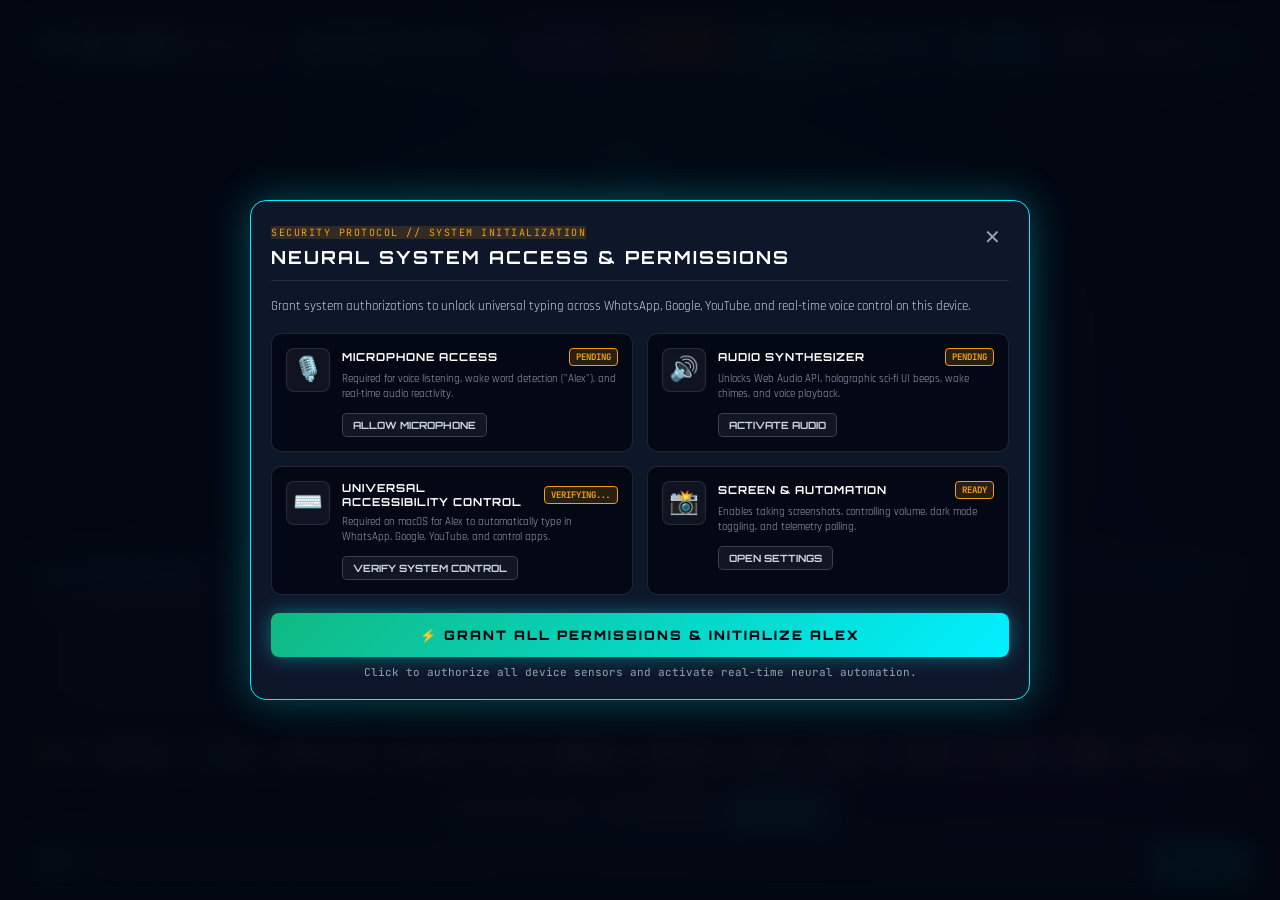
==== templates/index.html @ a6efd7c4 "feat(ui): add unique holographic animations across all frontend elements" ====
<!DOCTYPE html>
<html lang="en">
<head>
  <meta charset="UTF-8">
  <meta name="viewport" content="width=device-width, initial-scale=1.0, maximum-scale=1.0, user-scalable=no, viewport-fit=cover">
  <meta name="theme-color" content="#030712">
  <meta name="apple-mobile-web-app-capable" content="yes">
  <meta name="apple-mobile-web-app-status-bar-style" content="black-translucent">
  <title>ALEX // NEURAL INTERFACE</title>
  <link rel="stylesheet" href="/static/style.css">
  <link rel="preconnect" href="https://fonts.googleapis.com">
  <link rel="preconnect" href="https://fonts.gstatic.com" crossorigin>
  <link href="https://fonts.googleapis.com/css2?family=Orbitron:wght@400;600;800;900&family=Rajdhani:wght@500;600;700&family=JetBrains+Mono:wght@400;600&display=swap" rel="stylesheet">
  <!-- Chart.js for Advanced Holographic Charts -->
  <script src="https://cdn.jsdelivr.net/npm/chart.js"></script>
</head>
<body>
  <div class="hud-scanlines"></div>
  <div class="hud-vignette"></div>

  <!-- Main Container -->
  <div class="alex-container">
    
    <!-- Top Telemetry Header -->
    <header class="hud-header">
      <div class="header-left">
        <div class="logo-group">
          <div class="cyber-badge">V-AI</div>
          <h1 class="hud-title">A.L.E.X.</h1>
          <span class="hud-subtitle">NEURAL CONTROLLER</span>
        </div>
      </div>

      <div class="header-center">
        <div class="status-pill" id="statusPill">
          <span class="pulsing-orb"></span>
          <span id="statusText">ALEX ONLINE // CALL ME ANYTIME</span>
        </div>
      </div>

      <div class="header-right">
        <!-- Target Device Toggle: Phone vs Laptop -->
        <button class="nav-btn target-device-btn" id="targetDeviceBtn" title="Toggle Execution Target (Phone vs Laptop)">
          <span class="btn-icon" id="targetDeviceIcon">📱</span>
          <span id="targetDeviceLabel">TARGET: PHONE</span>
        </button>

        <!-- Access Controls: Permissions, Phone Link, Charts & Texting -->
        <button class="nav-btn permissions-btn" id="openPermissionsBtn" title="System Access & Neural Permissions">
          <span class="btn-icon">🛡️</span>
          <span id="permBtnText">SYSTEM ACCESS</span>
        </button>
        <button class="nav-btn phone-link-btn" id="openShareBtn" title="Get Public Phone Link & QR Code">
          <span class="btn-icon">🌐</span>
          <span>PHONE LINK</span>
        </button>
        <button class="nav-btn" id="openChartsBtn" title="Open Charts Dashboard">
          <span class="btn-icon">📊</span>
          <span>CHARTS</span>
        </button>
        <button class="nav-btn" id="openCommsBtn" title="Open Texting & Messaging Hub">
          <span class="btn-icon">💬</span>
          <span>TEXT OTHERS</span>
        </button>

        <div class="telemetry-badge" id="batteryBadge">
          <span class="icon">⚡</span>
          <span id="batteryVal">BAT: --%</span>
        </div>
        <div class="telemetry-badge" id="clockBadge">
          <span id="clockVal">00:00:00</span>
        </div>
        <button class="icon-btn" id="micToggleBtn" title="Toggle Microphone">
          <span id="micIcon">🎙️</span>
        </button>
      </div>
    </header>

    <!-- Center Stage: Arc Reactor Particle Sphere -->
    <main class="hud-main">
      <div class="particle-stage-container">
        <!-- Canvas for Dynamic Particle Reactor -->
        <canvas id="particleCanvas"></canvas>
        
        <!-- Center Hologram Overlay Info -->
        <div class="reactor-core-info">
          <div class="core-label">AI WAKE WORD</div>
          <div class="core-status" id="coreStatus">"ALEX"</div>
          <div class="core-frequency" id="coreFrequency">84.2 GHz</div>
        </div>
      </div>

      <!-- Live Voice Waveform Visualizer -->
      <div class="waveform-container">
        <div class="wave-bar"></div>
        <div class="wave-bar"></div>
        <div class="wave-bar"></div>
        <div class="wave-bar"></div>
        <div class="wave-bar"></div>
        <div class="wave-bar"></div>
        <div class="wave-bar"></div>
        <div class="wave-bar"></div>
        <div class="wave-bar"></div>
        <div class="wave-bar"></div>
        <div class="wave-bar"></div>
        <div class="wave-bar"></div>
      </div>
    </main>

    <!-- Holographic Feed / Transcript -->
    <section class="hud-feed-section">
      <div class="feed-scanner-line"></div>
      <div class="feed-header">
        <span class="feed-title">ALEX TELEMETRY LOG</span>
        <span class="feed-tag">WAKE_WORD: "ALEX"</span>
      </div>
      <div class="feed-log" id="feedLog">
        <div class="log-entry system">
          <span class="timestamp">[SYS_INIT]</span>
          <span class="text">Alex Neural Core active. Call "Alex" or say "type in WhatsApp...", "type in Google..." anytime!</span>
        </div>
      </div>
    </section>

    <!-- Quick Action Chips -->
    <div class="quick-chips">
      <button class="chip" data-cmd="Alex">👋 "Alex"</button>
      <button class="chip" data-cmd="system access">🛡️ System Access</button>
      <button class="chip" data-cmd="show phone link">🌐 Phone Link</button>
      <button class="chip" data-cmd="type in WhatsApp Hello! How are you doing?">💬 Type in WhatsApp</button>
      <button class="chip" data-cmd="type in Google Best tech news today">🔍 Type in Google</button>
      <button class="chip" data-cmd="open chrome">🚀 Chrome</button>
      <button class="chip" data-cmd="show charts">📊 Open Charts</button>
      <button class="chip" data-cmd="open texting">💬 Text Others</button>
      <button class="chip" data-cmd="volume up">🔊 Volume +</button>
      <button class="chip" data-cmd="screenshot">📸 Screenshot</button>
      <button class="chip" data-cmd="dark mode">🌓 Dark Mode</button>
      <button class="chip" data-cmd="show memory">🧠 Memory Vault</button>
      <button class="chip" data-cmd="read notes">📝 Notes</button>
      <button class="chip" data-cmd="weather">☀️ Weather</button>
      <button class="chip" data-cmd="timer for 2 minutes">⏱️ Timer</button>
    </div>

    <!-- Bottom Command Input Bar with Dedicated Mobile Voice Control -->
    <footer class="hud-footer">
      <!-- Device Target Selector Bar -->
      <div class="device-target-bar">
        <span class="target-bar-label">EXECUTION TARGET:</span>
        <div class="target-pills-group">
          <button type="button" class="target-pill-btn active" id="targetPhoneBtn" data-target="phone">
            <span class="pill-icon">📱</span> THIS PHONE
          </button>
          <button type="button" class="target-pill-btn" id="targetLaptopBtn" data-target="laptop">
            <span class="pill-icon">💻</span> LAPTOP
          </button>
        </div>
      </div>

      <div class="mobile-voice-bar">
        <button type="button" class="mobile-mic-btn" id="mobileMicBtn" title="Tap to Talk to Alex">
          <span class="mic-pulse-ring"></span>
          <span class="mic-icon-symbol">🎙️</span>
          <span class="mic-btn-label" id="micBtnLabel">TAP TO TALK TO ALEX</span>
        </button>
      </div>

      <form id="commandForm" class="command-box">
        <button type="button" class="inline-mic-btn" id="inlineMicBtn" title="Speak Voice Command">🎙️</button>
        <span class="prompt-arrow">❯</span>
        <input 
          type="text" 
          id="commandInput" 
          placeholder="Speak or type (e.g. 'Alex type in WhatsApp hello', 'search Google')..." 
          autocomplete="off"
        />
        <button type="submit" class="send-btn">
          <span>EXECUTE</span>
          <span class="btn-glow"></span>
        </button>
      </form>
    </footer>

  </div>

  <!-- Hidden Phone Camera Input for Native Mobile Capture -->
  <input type="file" id="phoneCameraInput" accept="image/*" capture="environment" style="display:none;" />

  <!-- ========================================================= -->
  <!-- FLOATING VOICE LISTENING OVERLAY FOR PHONES & DESKTOP     -->
  <!-- ========================================================= -->
  <div class="hud-listening-overlay" id="listeningOverlay">
    <div class="listening-card">
      <div class="listening-ripple"></div>
      <div class="listening-icon">🎙️</div>
      <div class="listening-title">ALEX IS LISTENING...</div>
      <div class="listening-transcript" id="listeningTranscript">Speak your task clearly now (e.g. "type in WhatsApp...", "open Chrome")</div>
      <div class="listening-bars">
        <span></span><span></span><span></span><span></span><span></span><span></span><span></span><span></span>
      </div>
      <div class="listening-actions">
        <button type="button" class="listening-btn stop" id="listeningStopBtn">DONE SPEAKING ✓</button>
        <button type="button" class="listening-btn cancel" id="listeningCancelBtn">CANCEL ✕</button>
      </div>
    </div>
  </div>

  <!-- Hidden Phone Camera Input for Native Mobile Capture -->
  <input type="file" id="phoneCameraInput" accept="image/*" capture="environment" style="display:none;" />

  <!-- ========================================================= -->
  <!-- MODAL 1: HOLOGRAPHIC CHARTS & ANALYTICS DASHBOARD -->
  <!-- ========================================================= -->
  <div class="hud-modal" id="chartsModal">
    <div class="modal-card">
      <div class="modal-header">
        <div class="modal-title-group">
          <span class="modal-badge">ANALYTICS // VISUALIZER</span>
          <h2>ALEX TELEMETRY CHARTS</h2>
        </div>
        <button class="close-btn" id="closeChartsBtn">✕</button>
      </div>

      <!-- Chart Switcher Tabs -->
      <div class="chart-tabs">
        <button class="tab-btn active" data-chart="system">⚡ Live System Telemetry</button>
        <button class="tab-btn" data-chart="market">📈 Tech & Crypto Index</button>
        <button class="tab-btn" data-chart="activity">📊 Productivity & Tasks</button>
      </div>

      <div class="chart-canvas-wrap">
        <canvas id="analyticsChart"></canvas>
      </div>

      <div class="chart-footer-info">
        <span>💡 Voice tip: Say <em>"Alex show charts"</em> or <em>"close charts"</em> anytime.</span>
      </div>
    </div>
  </div>

  <!-- Hidden Phone Camera Input for Native Mobile Capture -->
  <input type="file" id="phoneCameraInput" accept="image/*" capture="environment" style="display:none;" />

  <!-- ========================================================= -->
  <!-- MODAL 2: NEURAL COMMS & TEXTING HUB -->
  <!-- ========================================================= -->
  <div class="hud-modal" id="commsModal">
    <div class="modal-card">
      <div class="modal-header">
        <div class="modal-title-group">
          <span class="modal-badge">COMMS // DIRECT BRIDGE</span>
          <h2>TEXT OTHERS & MESSAGING</h2>
        </div>
        <button class="close-btn" id="closeCommsBtn">✕</button>
      </div>

      <form id="commsForm" class="comms-form">
        <div class="form-group">
          <label>SELECT PLATFORM</label>
          <div class="platform-selector">
            <label class="platform-opt">
              <input type="radio" name="platform" value="whatsapp" checked>
              <span class="opt-pill">🟢 WhatsApp</span>
            </label>
            <label class="platform-opt">
              <input type="radio" name="platform" value="imessage">
              <span class="opt-pill">💬 iMessage / SMS</span>
            </label>
            <label class="platform-opt">
              <input type="radio" name="platform" value="mail">
              <span class="opt-pill">✉️ Mail / Email</span>
            </label>
          </div>
        </div>

        <div class="form-group">
          <label>RECIPIENT (PHONE NUMBER, CONTACT, OR EMAIL)</label>
          <input 
            type="text" 
            id="commRecipient" 
            class="cyber-input" 
            placeholder="e.g. +1234567890 or John Doe or test@gmail.com" 
            required 
          />
        </div>

        <div class="form-group">
          <label>MESSAGE CONTENT</label>
          <textarea 
            id="commMessage" 
            class="cyber-textarea" 
            rows="3" 
            placeholder="Enter the message you want Alex to send..." 
            required
          ></textarea>
        </div>

        <div class="form-actions">
          <button type="submit" class="cyber-submit-btn">
            <span>🚀 TRANSMIT MESSAGE</span>
          </button>
        </div>
      </form>

      <div class="comms-footer-info">
        <span>💡 Voice tip: Say <em>"Alex text [number] hello on WhatsApp"</em> or <em>"type in WhatsApp [message]"</em>.</span>
      </div>
    </div>
  </div>

  <!-- Hidden Phone Camera Input for Native Mobile Capture -->
  <input type="file" id="phoneCameraInput" accept="image/*" capture="environment" style="display:none;" />

  <!-- ========================================================= -->
  <!-- MODAL 3: PUBLIC REMOTE & SMARTPHONE ACCESS (QR + HTTPS)  -->
  <!-- ========================================================= -->
  <div class="hud-modal" id="shareModal">
    <div class="modal-card phone-share-card">
      <div class="modal-header">
        <div class="modal-title-group">
          <span class="modal-badge">REMOTE BRIDGE // WORLDWIDE</span>
          <h2>ALEX SMARTPHONE & REMOTE ACCESS</h2>
        </div>
        <button class="close-btn" id="closeShareBtn">✕</button>
      </div>

      <div class="share-modal-body">
        <div class="qr-code-wrapper">
          <div class="qr-code-glow">
            <img id="shareQrCode" src="" alt="Scan QR Code to Open Alex" />
          </div>
          <p class="qr-caption">Scan with iPhone or Android camera</p>
        </div>

        <div class="share-details">
          <div class="share-info-block">
            <div class="share-badge-status">
              <span class="pulsing-orb"></span>
              <span id="tunnelStatusText">SECURE PUBLIC CLOUDFLARE HTTPS TUNNEL ACTIVE</span>
            </div>
            <p class="share-explainer">
              This link works on <strong>any iPhone, Android, or PC on any Wi-Fi or mobile data network worldwide</strong>. Full microphone, voice recognition, universal typing, and system telemetry are fully enabled over secure HTTPS.
            </p>
          </div>

          <div class="url-copy-group">
            <label>🌐 PUBLIC HTTPS LINK (WORLDWIDE / ALL PHONES):</label>
            <div class="copy-input-row">
              <input type="text" id="sharePublicUrl" readonly value="Generating secure tunnel..." />
              <button type="button" class="copy-btn" id="copyPublicUrlBtn">COPY LINK</button>
              <a href="#" id="openPhoneLinkAnchor" target="_blank" class="open-link-btn" title="Open in new browser tab">OPEN ↗</a>
            </div>
          </div>

          <div class="url-copy-group local-row">
            <label>🏠 LOCAL WI-FI LINK (SAME NETWORK):</label>
            <div class="copy-input-row">
              <input type="text" id="shareLocalUrl" readonly value="Detecting local IP..." />
              <button type="button" class="copy-btn secondary" id="copyLocalUrlBtn">COPY</button>
            </div>
          </div>

          <div class="phone-feature-tags">
            <span class="feat-tag">⚡ Zero Setup</span>
            <span class="feat-tag">🎙️ Mobile Voice Mic</span>
            <span class="feat-tag">💬 WhatsApp & Search</span>
            <span class="feat-tag">📊 Live Charts</span>
            <span class="feat-tag">🔒 End-to-End SSL</span>
          </div>
        </div>
      </div>

      <div class="share-footer-info">
        <span>💡 Voice tip: Say <em>"Alex show phone link"</em> or <em>"Alex QR code"</em> anytime.</span>
      </div>
    </div>
  </div>

  <!-- Hidden Phone Camera Input for Native Mobile Capture -->
  <input type="file" id="phoneCameraInput" accept="image/*" capture="environment" style="display:none;" />

  <!-- ========================================================= -->
  <!-- MODAL 4: SYSTEM ACCESS & NEURAL PERMISSIONS INITIALIZER   -->
  <!-- ========================================================= -->
  <div class="hud-modal" id="permissionsModal">
    <div class="modal-card permissions-card">
      <div class="modal-header">
        <div class="modal-title-group">
          <span class="modal-badge warning-badge">SECURITY PROTOCOL // SYSTEM INITIALIZATION</span>
          <h2>NEURAL SYSTEM ACCESS & PERMISSIONS</h2>
        </div>
        <button class="close-btn" id="closePermissionsBtn">✕</button>
      </div>

      <div class="permissions-explainer">
        <p>Grant system authorizations to unlock universal typing across WhatsApp, Google, YouTube, and real-time voice control on this device.</p>
      </div>

      <div class="permissions-grid">
        <!-- Card 1: Mic -->
        <div class="perm-card" id="permCardMic">
          <div class="perm-icon-box">🎙️</div>
          <div class="perm-content">
            <div class="perm-header-row">
              <h3>MICROPHONE ACCESS</h3>
              <span class="perm-status-tag" id="tagMicStatus">PENDING</span>
            </div>
            <p>Required for voice listening, wake word detection ("Alex"), and real-time audio reactivity.</p>
            <button type="button" class="perm-action-btn" id="grantMicBtn">ALLOW MICROPHONE</button>
          </div>
        </div>

        <!-- Card 2: Audio FX -->
        <div class="perm-card" id="permCardAudio">
          <div class="perm-icon-box">🔊</div>
          <div class="perm-content">
            <div class="perm-header-row">
              <h3>AUDIO SYNTHESIZER</h3>
              <span class="perm-status-tag" id="tagAudioStatus">PENDING</span>
            </div>
            <p>Unlocks Web Audio API, holographic sci-fi UI beeps, wake chimes, and voice playback.</p>
            <button type="button" class="perm-action-btn" id="grantAudioBtn">ACTIVATE AUDIO</button>
          </div>
        </div>

        <!-- Card 3: macOS Universal Control & Accessibility -->
        <div class="perm-card" id="permCardAccessibility">
          <div class="perm-icon-box">⌨️</div>
          <div class="perm-content">
            <div class="perm-header-row">
              <h3>UNIVERSAL ACCESSIBILITY CONTROL</h3>
              <span class="perm-status-tag" id="tagAccessStatus">VERIFYING...</span>
            </div>
            <p>Required on macOS for Alex to automatically type in WhatsApp, Google, YouTube, and control apps.</p>
            <button type="button" class="perm-action-btn" id="grantAccessibilityBtn">VERIFY SYSTEM CONTROL</button>
          </div>
        </div>

        <!-- Card 4: Screen & Automation Bridge -->
        <div class="perm-card" id="permCardScreen">
          <div class="perm-icon-box">📸</div>
          <div class="perm-content">
            <div class="perm-header-row">
              <h3>SCREEN & AUTOMATION</h3>
              <span class="perm-status-tag" id="tagScreenStatus">READY</span>
            </div>
            <p>Enables taking screenshots, controlling volume, dark mode toggling, and telemetry polling.</p>
            <button type="button" class="perm-action-btn" id="grantScreenBtn">OPEN SETTINGS</button>
          </div>
        </div>
      </div>

      <!-- Master Action Button -->
      <div class="perm-master-action">
        <button type="button" class="perm-master-btn" id="grantAllPermsBtn">
          <span>⚡ GRANT ALL PERMISSIONS & INITIALIZE ALEX</span>
        </button>
        <span class="perm-subtext">Click to authorize all device sensors and activate real-time neural automation.</span>
      </div>
    </div>
  </div>

  <script src="/static/app.js"></script>
</body>
</html>
---- static/style.css ----
:root {
  --bg-color: #030712;
  --panel-bg: rgba(15, 23, 42, 0.8);
  --panel-border: rgba(56, 189, 248, 0.3);
  --cyan-glow: #00f0ff;
  --cyan-subtle: rgba(0, 240, 255, 0.15);
  --purple-glow: #a855f7;
  --green-glow: #10b981;
  --amber-glow: #f59e0b;
  --text-main: #f8fafc;
  --text-muted: #94a3b8;
  --font-display: 'Orbitron', -apple-system, sans-serif;
  --font-body: 'Rajdhani', -apple-system, sans-serif;
  --font-mono: 'JetBrains Mono', monospace;
}

* {
  box-sizing: border-box;
  margin: 0;
  padding: 0;
  user-select: none;
}

html {
  width: 100%;
  height: 100%;
  -webkit-text-size-adjust: 100%;
}

body {
  width: 100%;
  min-height: 100vh;
  min-height: 100dvh;
  background-color: var(--bg-color);
  color: var(--text-main);
  font-family: var(--font-body);
  overflow-x: hidden;
  overflow-y: auto;
  position: relative;
  -webkit-overflow-scrolling: touch;
  background-image: 
    radial-gradient(circle at 50% 35%, rgba(0, 240, 255, 0.14) 0%, transparent 65%),
    radial-gradient(circle at 80% 80%, rgba(168, 85, 247, 0.1) 0%, transparent 50%),
    linear-gradient(rgba(0, 240, 255, 0.04) 1px, transparent 1px),
    linear-gradient(90deg, rgba(0, 240, 255, 0.04) 1px, transparent 1px);
  background-size: 100% 100%, 100% 100%, 40px 40px, 40px 40px;
  animation: cyberGridDrift 24s linear infinite;
}

@keyframes cyberGridDrift {
  0% {
    background-position: 50% 35%, 80% 80%, 0 0, 0 0;
  }
  100% {
    background-position: 50% 35%, 80% 80%, 40px 40px, 40px 40px;
  }
}

/* Scanline and Vignette Effects */
.hud-scanlines {
  position: fixed;
  top: 0;
  left: 0;
  width: 100%;
  height: 100%;
  background: repeating-linear-gradient(
    0deg,
    rgba(0, 0, 0, 0.12),
    rgba(0, 0, 0, 0.12) 1px,
    transparent 1px,
    transparent 2px
  );
  pointer-events: none;
  z-index: 100;
  opacity: 0.6;
}

.hud-vignette {
  position: fixed;
  top: 0;
  left: 0;
  width: 100%;
  height: 100%;
  box-shadow: inset 0 0 120px rgba(0, 0, 0, 0.9);
  pointer-events: none;
  z-index: 99;
}

/* Master Container */
.alex-container,
.jarvis-container {
  display: flex;
  flex-direction: column;
  min-height: 100vh;
  min-height: 100dvh;
  max-width: 1280px;
  margin: 0 auto;
  padding: 12px 18px;
  position: relative;
  z-index: 10;
  gap: 10px;
  justify-content: space-between;
}

/* Header */
.hud-header {
  display: flex;
  justify-content: space-between;
  align-items: center;
  padding: 10px 18px;
  background: var(--panel-bg);
  border: 1px solid var(--panel-border);
  border-radius: 12px;
  backdrop-filter: blur(16px);
  box-shadow: 0 4px 24px rgba(0, 240, 255, 0.12);
  gap: 12px;
  position: relative;
  animation: cyberBorderGlow 4.5s infinite alternate ease-in-out;
}

.hud-header::before,
.hud-header::after {
  content: '';
  position: absolute;
  width: 10px;
  height: 10px;
  border-color: var(--cyan-glow);
  border-style: solid;
  pointer-events: none;
  transition: all 0.3s ease;
  opacity: 0.75;
}

.hud-header::before {
  top: -1px;
  left: -1px;
  border-width: 2px 0 0 2px;
  border-top-left-radius: 12px;
}

.hud-header::after {
  bottom: -1px;
  right: -1px;
  border-width: 0 2px 2px 0;
  border-bottom-right-radius: 12px;
}

@keyframes cyberBorderGlow {
  0% {
    border-color: rgba(56, 189, 248, 0.3);
    box-shadow: 0 4px 20px rgba(0, 240, 255, 0.12), inset 0 0 12px rgba(0, 240, 255, 0.03);
  }
  50% {
    border-color: rgba(168, 85, 247, 0.55);
    box-shadow: 0 4px 28px rgba(168, 85, 247, 0.22), inset 0 0 16px rgba(168, 85, 247, 0.06);
  }
  100% {
    border-color: rgba(0, 240, 255, 0.45);
    box-shadow: 0 4px 24px rgba(0, 240, 255, 0.2), inset 0 0 14px rgba(0, 240, 255, 0.05);
  }
}

.logo-group {
  display: flex;
  align-items: center;
  gap: 10px;
}

.cyber-badge {
  font-family: var(--font-display);
  font-size: 10px;
  font-weight: 800;
  padding: 3px 6px;
  background: rgba(0, 240, 255, 0.2);
  border: 1px solid var(--cyan-glow);
  color: var(--cyan-glow);
  border-radius: 4px;
  letter-spacing: 1px;
}

.hud-title {
  font-family: var(--font-display);
  font-size: 20px;
  font-weight: 900;
  letter-spacing: 3px;
  color: #ffffff;
  text-shadow: 0 0 14px var(--cyan-glow);
}

.hud-subtitle {
  font-size: 10px;
  letter-spacing: 2px;
  color: var(--text-muted);
  font-weight: 600;
}

.status-pill {
  display: flex;
  align-items: center;
  gap: 8px;
  padding: 6px 14px;
  background: rgba(16, 185, 129, 0.12);
  border: 1px solid rgba(16, 185, 129, 0.5);
  border-radius: 20px;
  font-family: var(--font-display);
  font-size: 10px;
  font-weight: 700;
  letter-spacing: 1px;
  color: var(--green-glow);
  transition: all 0.3s ease;
  cursor: pointer;
}

.status-pill:hover {
  box-shadow: 0 0 10px rgba(16, 185, 129, 0.4);
}

.status-pill.recognizing {
  background: rgba(245, 158, 11, 0.15);
  border-color: rgba(245, 158, 11, 0.6);
  color: var(--amber-glow);
}

.status-pill.speaking {
  background: rgba(168, 85, 247, 0.15);
  border-color: rgba(168, 85, 247, 0.6);
  color: var(--purple-glow);
}

.pulsing-orb {
  width: 7px;
  height: 7px;
  border-radius: 50%;
  background: currentColor;
  box-shadow: 0 0 8px currentColor;
  animation: pulseOrb 1.4s infinite ease-in-out;
}

@keyframes pulseOrb {
  0%, 100% { transform: scale(1); opacity: 1; }
  50% { transform: scale(1.4); opacity: 0.5; }
}

.header-right {
  display: flex;
  align-items: center;
  gap: 8px;
}

/* Nav Action Buttons (Charts & Text Others) */
.nav-btn {
  display: flex;
  align-items: center;
  gap: 6px;
  background: rgba(0, 240, 255, 0.1);
  border: 1px solid var(--panel-border);
  color: var(--cyan-glow);
  font-family: var(--font-display);
  font-size: 10px;
  font-weight: 800;
  letter-spacing: 1px;
  padding: 6px 12px;
  border-radius: 8px;
  cursor: pointer;
  transition: all 0.2s ease;
}

.nav-btn:hover {
  background: rgba(0, 240, 255, 0.25);
  border-color: var(--cyan-glow);
  box-shadow: 0 0 12px rgba(0, 240, 255, 0.5);
  transform: translateY(-1px);
}

.telemetry-badge {
  font-family: var(--font-mono);
  font-size: 11px;
  color: var(--text-muted);
  background: rgba(255, 255, 255, 0.05);
  padding: 5px 8px;
  border-radius: 6px;
  border: 1px solid rgba(255, 255, 255, 0.1);
}

.icon-btn {
  background: rgba(0, 240, 255, 0.1);
  border: 1px solid var(--cyan-glow);
  border-radius: 8px;
  padding: 5px 9px;
  color: var(--cyan-glow);
  cursor: pointer;
  font-size: 13px;
  transition: all 0.2s ease;
}

.icon-btn:hover {
  background: var(--cyan-glow);
  color: #000;
  box-shadow: 0 0 12px var(--cyan-glow);
}

/* Center Particle Stage */
.hud-main {
  flex: 1;
  display: flex;
  flex-direction: column;
  justify-content: center;
  align-items: center;
  position: relative;
  min-height: 250px;
}

.particle-stage-container {
  width: 100%;
  max-width: 480px;
  height: 290px;
  position: relative;
  display: flex;
  justify-content: center;
  align-items: center;
  cursor: pointer;
}

#particleCanvas {
  width: 100%;
  height: 100%;
  display: block;
}

.reactor-core-info {
  position: absolute;
  text-align: center;
  pointer-events: none;
  font-family: var(--font-display);
}

.core-label {
  font-size: 9px;
  letter-spacing: 2px;
  color: var(--text-muted);
  font-weight: 700;
}

.core-status {
  font-size: 15px;
  font-weight: 900;
  color: var(--cyan-glow);
  letter-spacing: 2px;
  text-shadow: 0 0 10px var(--cyan-glow);
  margin: 2px 0;
}

.core-frequency {
  font-family: var(--font-mono);
  font-size: 11px;
  color: rgba(255, 255, 255, 0.7);
}

/* Voice Waveform Equalizer */
.waveform-container {
  display: flex;
  align-items: center;
  gap: 5px;
  height: 24px;
  margin-top: -6px;
  opacity: 0.9;
}

.wave-bar {
  width: 4px;
  height: 6px;
  background: linear-gradient(180deg, #ffffff, #00f0ff);
  border-radius: 3px 3px 1px 1px;
  box-shadow: 0 0 10px rgba(0, 240, 255, 0.7);
  transition: height 0.08s ease, background 0.2s ease, box-shadow 0.2s ease;
}

/* Feed Log */
.hud-feed-section {
  height: 165px;
  background: var(--panel-bg);
  border: 1px solid var(--panel-border);
  border-radius: 12px;
  display: flex;
  flex-direction: column;
  padding: 10px 14px;
  margin-bottom: 10px;
  backdrop-filter: blur(16px);
  box-shadow: 0 4px 20px rgba(0, 0, 0, 0.5);
  position: relative;
  overflow: hidden;
  animation: cyberBorderGlow 5s infinite alternate ease-in-out;
}

/* Cyber Corner Brackets on Telemetry Feed */
.hud-feed-section::before,
.hud-feed-section::after {
  content: '';
  position: absolute;
  width: 12px;
  height: 12px;
  border-color: var(--cyan-glow);
  border-style: solid;
  pointer-events: none;
  transition: all 0.3s ease;
  opacity: 0.8;
  z-index: 5;
}

.hud-feed-section::before {
  top: -1px;
  left: -1px;
  border-width: 2px 0 0 2px;
  border-top-left-radius: 12px;
}

.hud-feed-section::after {
  bottom: -1px;
  right: -1px;
  border-width: 0 2px 2px 0;
  border-bottom-right-radius: 12px;
}

.feed-scanner-line {
  position: absolute;
  top: 0;
  left: 0;
  width: 100%;
  height: 2px;
  background: linear-gradient(90deg, transparent, rgba(0, 240, 255, 0.85), rgba(168, 85, 247, 0.85), transparent);
  box-shadow: 0 0 10px rgba(0, 240, 255, 0.85);
  opacity: 0.65;
  pointer-events: none;
  animation: laserScanDown 5.5s infinite ease-in-out;
  z-index: 10;
}

@keyframes laserScanDown {
  0% { top: 0%; opacity: 0; }
  10% { opacity: 0.75; }
  90% { opacity: 0.75; }
  100% { top: 100%; opacity: 0; }
}

.feed-header {
  display: flex;
  justify-content: space-between;
  align-items: center;
  border-bottom: 1px solid rgba(255, 255, 255, 0.08);
  padding-bottom: 5px;
  margin-bottom: 6px;
  position: relative;
  z-index: 2;
}

.feed-title {
  font-family: var(--font-display);
  font-size: 10px;
  font-weight: 800;
  letter-spacing: 1.5px;
  color: var(--cyan-glow);
  text-shadow: 0 0 8px rgba(0, 240, 255, 0.5);
}

.feed-tag {
  font-family: var(--font-mono);
  font-size: 9px;
  color: var(--green-glow);
  letter-spacing: 1px;
  text-shadow: 0 0 6px rgba(16, 185, 129, 0.4);
}

.feed-log {
  flex: 1;
  overflow-y: auto;
  font-family: var(--font-mono);
  font-size: 12px;
  line-height: 1.5;
  display: flex;
  flex-direction: column;
  gap: 6px;
  padding-right: 6px;
  position: relative;
  z-index: 2;
}

.feed-log::-webkit-scrollbar {
  width: 4px;
}

.feed-log::-webkit-scrollbar-thumb {
  background: var(--panel-border);
  border-radius: 4px;
}

.log-entry {
  display: flex;
  gap: 8px;
  word-break: break-word;
  animation: logSlideReveal 0.32s cubic-bezier(0.16, 1, 0.3, 1) forwards;
  transform-origin: left center;
}

@keyframes logSlideReveal {
  0% {
    opacity: 0;
    transform: translateX(-16px) scale(0.97);
    filter: blur(4px);
  }
  100% {
    opacity: 1;
    transform: translateX(0) scale(1);
    filter: blur(0);
  }
}

.log-entry .timestamp {
  color: var(--text-muted);
  font-size: 10px;
  min-width: 55px;
}

.log-entry.user .text {
  color: var(--cyan-glow);
  font-weight: 600;
}

.log-entry.alex .text,
.log-entry.jarvis .text {
  color: #ffffff;
  text-shadow: 0 0 4px rgba(255, 255, 255, 0.3);
}

.log-entry.system .text {
  color: var(--text-muted);
  font-style: italic;
}

.log-entry.exec .text {
  color: var(--amber-glow);
  font-weight: 600;
}

.action-pill-entry {
  background: rgba(16, 185, 129, 0.12) !important;
  border-left: 3px solid #10b981;
  padding: 6px 10px;
  border-radius: 6px;
  align-items: center;
  margin: 4px 0;
}

.feed-open-link {
  color: #030712 !important;
  background: linear-gradient(135deg, #10b981, #00f0ff);
  text-decoration: none !important;
  font-family: var(--font-display);
  font-size: 11px;
  font-weight: 800;
  letter-spacing: 1px;
  display: inline-flex;
  align-items: center;
  gap: 4px;
  margin-left: 8px;
  padding: 4px 10px;
  border-radius: 6px;
  box-shadow: 0 0 12px rgba(0, 240, 255, 0.4);
  transition: all 0.2s ease;
}

.feed-open-link:hover, .feed-open-link:active {
  transform: scale(1.05);
  box-shadow: 0 0 20px rgba(0, 240, 255, 0.7);
}

/* Quick Action Chips */
.quick-chips {
  display: flex;
  gap: 8px;
  overflow-x: auto;
  padding-bottom: 6px;
  margin-bottom: 6px;
}

.quick-chips::-webkit-scrollbar {
  display: none;
}

.chip {
  background: rgba(255, 255, 255, 0.05);
  border: 1px solid rgba(255, 255, 255, 0.14);
  color: var(--text-main);
  padding: 6px 14px;
  border-radius: 20px;
  font-size: 12px;
  font-weight: 600;
  cursor: pointer;
  white-space: nowrap;
  position: relative;
  overflow: hidden;
  transition: transform 0.2s cubic-bezier(0.34, 1.56, 0.64, 1), box-shadow 0.2s ease, border-color 0.2s ease, background 0.2s ease;
}

.chip::after {
  content: '';
  position: absolute;
  top: -50%;
  left: -80%;
  width: 40%;
  height: 200%;
  background: linear-gradient(90deg, transparent, rgba(255, 255, 255, 0.35), transparent);
  transform: rotate(25deg);
  pointer-events: none;
  transition: none;
}

.chip:hover::after {
  left: 150%;
  transition: left 0.5s ease-out;
}

.chip:hover {
  background: rgba(0, 240, 255, 0.2);
  border-color: var(--cyan-glow);
  color: var(--cyan-glow);
  box-shadow: 0 0 14px rgba(0, 240, 255, 0.45);
  transform: translateY(-2px) scale(1.04);
}

.chip:active {
  transform: translateY(0) scale(0.96);
}

/* Command Box Input */
.hud-footer {
  margin-top: auto;
}

.command-box {
  display: flex;
  align-items: center;
  background: rgba(15, 23, 42, 0.95);
  border: 1px solid var(--cyan-glow);
  border-radius: 10px;
  padding: 6px 10px 6px 12px;
  box-shadow: 0 0 16px rgba(0, 240, 255, 0.25);
  gap: 8px;
  position: relative;
  transition: box-shadow 0.3s ease, border-color 0.3s ease;
}

.command-box:focus-within {
  border-color: #38bdf8;
  box-shadow: 0 0 24px rgba(0, 240, 255, 0.5), inset 0 0 8px rgba(0, 240, 255, 0.15);
}

.inline-mic-btn {
  background: rgba(0, 240, 255, 0.12);
  border: 1px solid var(--cyan-glow);
  color: var(--cyan-glow);
  border-radius: 8px;
  width: 34px;
  height: 34px;
  display: flex;
  align-items: center;
  justify-content: center;
  cursor: pointer;
  font-size: 15px;
  transition: all 0.2s ease;
  flex-shrink: 0;
}

.inline-mic-btn:hover, .inline-mic-btn.listening {
  background: var(--cyan-glow);
  color: #000;
  box-shadow: 0 0 14px var(--cyan-glow);
}

.mobile-voice-bar {
  display: none;
  width: 100%;
  margin-bottom: 8px;
}

.mobile-mic-btn {
  width: 100%;
  display: flex;
  align-items: center;
  justify-content: center;
  gap: 10px;
  padding: 12px 16px;
  background: linear-gradient(135deg, rgba(0, 240, 255, 0.22), rgba(16, 185, 129, 0.24));
  border: 1px solid var(--cyan-glow);
  border-radius: 12px;
  color: #ffffff;
  font-family: var(--font-display);
  font-size: 13px;
  font-weight: 800;
  letter-spacing: 1.5px;
  cursor: pointer;
  box-shadow: 0 0 20px rgba(0, 240, 255, 0.3);
  position: relative;
  overflow: visible !important;
  transition: all 0.25s ease;
  animation: micGlowBreathing 3.5s infinite alternate ease-in-out;
}

@keyframes micGlowBreathing {
  0% {
    box-shadow: 0 0 16px rgba(0, 240, 255, 0.25);
  }
  100% {
    box-shadow: 0 0 32px rgba(0, 240, 255, 0.6), 0 0 45px rgba(16, 185, 129, 0.35);
  }
}

.mobile-mic-btn::before,
.mobile-mic-btn::after {
  content: '';
  position: absolute;
  inset: -3px;
  border-radius: 14px;
  border: 1.5px solid var(--cyan-glow);
  opacity: 0;
  pointer-events: none;
}

.mobile-mic-btn:hover::before,
.mobile-mic-btn.listening::before {
  animation: sonarPulse 1.6s infinite cubic-bezier(0.1, 0.8, 0.2, 1);
}

.mobile-mic-btn:hover::after,
.mobile-mic-btn.listening::after {
  animation: sonarPulse 1.6s infinite cubic-bezier(0.1, 0.8, 0.2, 1) 0.8s;
}

@keyframes sonarPulse {
  0% {
    transform: scale(1);
    opacity: 0.9;
    border-color: var(--cyan-glow);
  }
  100% {
    transform: scale(1.1, 1.32);
    opacity: 0;
    border-color: var(--purple-glow);
  }
}

.mobile-mic-btn:active, .mobile-mic-btn.listening {
  background: linear-gradient(135deg, rgba(239, 68, 68, 0.35), rgba(245, 158, 11, 0.35));
  border-color: #ef4444;
  box-shadow: 0 0 28px rgba(239, 68, 68, 0.6);
}

.mobile-mic-btn .mic-pulse-ring {
  position: absolute;
  top: 50%;
  left: 50%;
  transform: translate(-50%, -50%);
  width: 100%;
  height: 100%;
  border-radius: 12px;
  border: 2px solid var(--cyan-glow);
  opacity: 0;
  pointer-events: none;
}

.mobile-mic-btn.listening .mic-pulse-ring {
  animation: mobileMicPulse 1.2s infinite ease-out;
}

@keyframes mobileMicPulse {
  0% { transform: translate(-50%, -50%) scale(0.96); opacity: 0.8; }
  100% { transform: translate(-50%, -50%) scale(1.08); opacity: 0; }
}

/* ========================================================= */
/* REAL-TIME VOICE LISTENING OVERLAY                         */
/* ========================================================= */
.hud-listening-overlay {
  position: fixed;
  top: 0;
  left: 0;
  width: 100%;
  height: 100%;
  background: rgba(3, 7, 18, 0.92);
  backdrop-filter: blur(16px);
  z-index: 2000;
  display: flex;
  justify-content: center;
  align-items: center;
  padding: 16px;
  opacity: 0;
  pointer-events: none;
  transition: opacity 0.25s ease;
}

.hud-listening-overlay.active {
  opacity: 1;
  pointer-events: auto;
}

.listening-card {
  width: 90%;
  max-width: 420px;
  background: rgba(15, 23, 42, 0.98);
  border: 1px solid var(--cyan-glow);
  border-radius: 20px;
  box-shadow: 0 0 50px rgba(0, 240, 255, 0.4);
  padding: 24px 20px;
  display: flex;
  flex-direction: column;
  align-items: center;
  text-align: center;
  gap: 14px;
  position: relative;
  transform: translateY(20px);
  transition: transform 0.25s ease;
}

.hud-listening-overlay.active .listening-card {
  transform: translateY(0);
}

.listening-icon {
  width: 64px;
  height: 64px;
  border-radius: 50%;
  background: rgba(0, 240, 255, 0.15);
  border: 2px solid var(--cyan-glow);
  display: flex;
  align-items: center;
  justify-content: center;
  font-size: 28px;
  box-shadow: 0 0 24px var(--cyan-glow);
  animation: listeningBreath 1.5s infinite ease-in-out;
}

@keyframes listeningBreath {
  0%, 100% { transform: scale(1); box-shadow: 0 0 20px var(--cyan-glow); }
  50% { transform: scale(1.1); box-shadow: 0 0 35px var(--cyan-glow); }
}

.listening-title {
  font-family: var(--font-display);
  font-size: 16px;
  font-weight: 900;
  letter-spacing: 2px;
  color: var(--cyan-glow);
}

.listening-transcript {
  font-family: var(--font-mono);
  font-size: 13px;
  color: #cbd5e1;
  min-height: 48px;
  padding: 8px 12px;
  background: rgba(0, 0, 0, 0.4);
  border-radius: 8px;
  border: 1px dashed rgba(255, 255, 255, 0.15);
  width: 100%;
  word-break: break-word;
  line-height: 1.4;
}

.listening-bars {
  display: flex;
  align-items: center;
  gap: 6px;
  height: 28px;
}

.listening-bars span {
  width: 4px;
  height: 8px;
  background: var(--cyan-glow);
  border-radius: 2px;
  animation: listeningBarPulse 0.8s infinite ease-in-out;
}

.listening-bars span:nth-child(2) { animation-delay: 0.1s; }
.listening-bars span:nth-child(3) { animation-delay: 0.2s; }
.listening-bars span:nth-child(4) { animation-delay: 0.3s; }
.listening-bars span:nth-child(5) { animation-delay: 0.4s; }
.listening-bars span:nth-child(6) { animation-delay: 0.3s; }
.listening-bars span:nth-child(7) { animation-delay: 0.2s; }
.listening-bars span:nth-child(8) { animation-delay: 0.1s; }

@keyframes listeningBarPulse {
  0%, 100% { height: 6px; }
  50% { height: 26px; }
}

.listening-actions {
  display: flex;
  gap: 10px;
  width: 100%;
  margin-top: 6px;
}

.listening-btn {
  flex: 1;
  padding: 12px 14px;
  border-radius: 8px;
  font-family: var(--font-display);
  font-size: 11px;
  font-weight: 800;
  letter-spacing: 1px;
  cursor: pointer;
  border: none;
  transition: all 0.2s ease;
}

.listening-btn.stop {
  background: linear-gradient(135deg, #10b981, #00f0ff);
  color: #030712;
  box-shadow: 0 0 16px rgba(16, 185, 129, 0.4);
}

.listening-btn.cancel {
  background: rgba(239, 68, 68, 0.15);
  border: 1px solid #ef4444;
  color: #ef4444;
}

.prompt-arrow {
  color: var(--cyan-glow);
  font-family: var(--font-mono);
  font-size: 18px;
  margin-right: 10px;
  text-shadow: 0 0 8px var(--cyan-glow);
}

#commandInput {
  flex: 1;
  background: transparent;
  border: none;
  outline: none;
  color: #ffffff;
  font-family: var(--font-mono);
  font-size: 14px;
  user-select: text;
}

#commandInput::placeholder {
  color: rgba(148, 163, 184, 0.6);
  font-family: var(--font-body);
  font-size: 14px;
}

.send-btn {
  background: linear-gradient(135deg, #0284c7, #00f0ff);
  border: none;
  color: #000000;
  font-family: var(--font-display);
  font-size: 11px;
  font-weight: 900;
  letter-spacing: 1.5px;
  padding: 8px 16px;
  border-radius: 6px;
  cursor: pointer;
  position: relative;
  overflow: hidden;
  transition: all 0.2s ease;
}

.send-btn:hover {
  box-shadow: 0 0 16px var(--cyan-glow);
  transform: scale(1.02);
}

/* ========================================================= */
/* HOLOGRAPHIC MODALS (CHARTS & TEXTING) */
/* ========================================================= */
.hud-modal {
  position: fixed;
  top: 0;
  left: 0;
  width: 100%;
  height: 100%;
  background: rgba(3, 7, 18, 0.88);
  backdrop-filter: blur(14px);
  z-index: 1000;
  display: flex;
  justify-content: center;
  align-items: center;
  opacity: 0;
  pointer-events: none;
  transition: opacity 0.25s ease;
}

.hud-modal.active {
  opacity: 1;
  pointer-events: auto;
}

.modal-card {
  width: 90%;
  max-width: 700px;
  background: rgba(15, 23, 42, 0.98);
  border: 1px solid var(--cyan-glow);
  border-radius: 16px;
  box-shadow: 0 0 40px rgba(0, 240, 255, 0.3);
  padding: 20px;
  position: relative;
  transform: translateY(20px);
  transition: transform 0.25s ease;
}

.hud-modal.active .modal-card {
  transform: translateY(0);
}

.modal-header {
  display: flex;
  justify-content: space-between;
  align-items: flex-start;
  margin-bottom: 16px;
  border-bottom: 1px solid rgba(255, 255, 255, 0.1);
  padding-bottom: 12px;
}

.modal-badge {
  font-family: var(--font-mono);
  font-size: 10px;
  color: var(--cyan-glow);
  letter-spacing: 1.5px;
}

.modal-header h2 {
  font-family: var(--font-display);
  font-size: 18px;
  color: #ffffff;
  letter-spacing: 2px;
  margin-top: 4px;
}

.close-btn {
  background: transparent;
  border: none;
  color: var(--text-muted);
  font-size: 20px;
  cursor: pointer;
  padding: 4px 8px;
  transition: color 0.2s ease;
}

.close-btn:hover {
  color: #ef4444;
}

/* Charts Elements */
.chart-tabs {
  display: flex;
  gap: 8px;
  margin-bottom: 14px;
}

.tab-btn {
  background: rgba(255, 255, 255, 0.05);
  border: 1px solid rgba(255, 255, 255, 0.1);
  color: var(--text-muted);
  font-family: var(--font-mono);
  font-size: 11px;
  padding: 6px 14px;
  border-radius: 6px;
  cursor: pointer;
  transition: all 0.2s ease;
}

.tab-btn.active, .tab-btn:hover {
  background: rgba(0, 240, 255, 0.18);
  border-color: var(--cyan-glow);
  color: var(--cyan-glow);
}

.chart-canvas-wrap {
  width: 100%;
  height: 280px;
  background: rgba(3, 7, 18, 0.6);
  border: 1px solid rgba(255, 255, 255, 0.05);
  border-radius: 8px;
  padding: 10px;
  position: relative;
}

.chart-footer-info, .comms-footer-info {
  margin-top: 14px;
  font-family: var(--font-mono);
  font-size: 11px;
  color: var(--text-muted);
}

/* Comms & Texting Elements */
.comms-form {
  display: flex;
  flex-direction: column;
  gap: 14px;
}

.form-group label {
  display: block;
  font-family: var(--font-display);
  font-size: 10px;
  letter-spacing: 1px;
  color: var(--cyan-glow);
  margin-bottom: 6px;
}

.platform-selector {
  display: flex;
  gap: 10px;
}

.platform-opt {
  cursor: pointer;
}

.platform-opt input {
  display: none;
}

.opt-pill {
  display: inline-block;
  padding: 6px 14px;
  background: rgba(255, 255, 255, 0.05);
  border: 1px solid rgba(255, 255, 255, 0.12);
  border-radius: 6px;
  font-size: 12px;
  font-weight: 600;
  color: var(--text-muted);
  transition: all 0.2s ease;
}

.platform-opt input:checked + .opt-pill {
  background: rgba(0, 240, 255, 0.22);
  border-color: var(--cyan-glow);
  color: var(--cyan-glow);
  box-shadow: 0 0 10px rgba(0, 240, 255, 0.35);
}

.cyber-input, .cyber-textarea {
  width: 100%;
  background: rgba(3, 7, 18, 0.85);
  border: 1px solid rgba(255, 255, 255, 0.15);
  border-radius: 6px;
  padding: 10px 12px;
  color: #ffffff;
  font-family: var(--font-mono);
  font-size: 13px;
  outline: none;
  user-select: text;
  transition: border-color 0.2s ease;
}

.cyber-input:focus, .cyber-textarea:focus {
  border-color: var(--cyan-glow);
  box-shadow: 0 0 10px rgba(0, 240, 255, 0.35);
}

.cyber-submit-btn {
  width: 100%;
  background: linear-gradient(135deg, #0284c7, #00f0ff);
  border: none;
  padding: 12px;
  border-radius: 8px;
  color: #000;
  font-family: var(--font-display);
  font-size: 12px;
  font-weight: 900;
  letter-spacing: 2px;
  cursor: pointer;
  transition: all 0.2s ease;
}

.cyber-submit-btn:hover {
  box-shadow: 0 0 18px var(--cyan-glow);
  transform: translateY(-1px);
}

/* -------------------------------------------------------------
 * Phone Link Button & Share Modal Styles
 * ------------------------------------------------------------- */
.phone-link-btn {
  background: linear-gradient(135deg, rgba(16, 185, 129, 0.25), rgba(0, 240, 255, 0.25)) !important;
  border-color: rgba(16, 185, 129, 0.6) !important;
  color: #10b981 !important;
  box-shadow: 0 0 12px rgba(16, 185, 129, 0.25);
}

.phone-link-btn:hover {
  border-color: #00f0ff !important;
  color: #00f0ff !important;
  box-shadow: 0 0 16px rgba(0, 240, 255, 0.5);
}

.phone-share-card {
  max-width: 720px !important;
}

.share-modal-body {
  display: flex;
  gap: 24px;
  align-items: flex-start;
  margin-top: 10px;
}

.qr-code-wrapper {
  display: flex;
  flex-direction: column;
  align-items: center;
  gap: 10px;
  min-width: 200px;
}

.qr-code-glow {
  background: #070d18;
  border: 2px solid var(--cyan-glow);
  border-radius: 12px;
  padding: 10px;
  box-shadow: 0 0 25px rgba(0, 240, 255, 0.35);
  display: flex;
  align-items: center;
  justify-content: center;
}

#shareQrCode {
  width: 180px;
  height: 180px;
  display: block;
  border-radius: 6px;
  background: #070d18;
}

.qr-caption {
  font-family: var(--font-mono);
  font-size: 11px;
  color: var(--text-muted);
  text-align: center;
}

.share-details {
  flex: 1;
  display: flex;
  flex-direction: column;
  gap: 14px;
}

.share-info-block {
  background: rgba(0, 240, 255, 0.05);
  border: 1px solid rgba(0, 240, 255, 0.15);
  border-radius: 8px;
  padding: 10px 14px;
}

.share-badge-status {
  display: flex;
  align-items: center;
  gap: 8px;
  font-family: var(--font-display);
  font-size: 11px;
  font-weight: 700;
  letter-spacing: 1px;
  color: var(--cyan-glow);
  margin-bottom: 6px;
}

.share-explainer {
  font-family: var(--font-body);
  font-size: 13px;
  color: #cbd5e1;
  line-height: 1.45;
  margin: 0;
}

.url-copy-group {
  display: flex;
  flex-direction: column;
  gap: 6px;
}

.url-copy-group label {
  font-family: var(--font-display);
  font-size: 10px;
  letter-spacing: 1.5px;
  color: var(--cyan-glow);
}

.url-copy-group.local-row label {
  color: #94a3b8;
}

.copy-input-row {
  display: flex;
  gap: 8px;
  align-items: center;
}

.copy-input-row input {
  flex: 1;
  background: rgba(3, 7, 18, 0.85);
  border: 1px solid rgba(0, 240, 255, 0.3);
  border-radius: 6px;
  padding: 8px 12px;
  color: #00f0ff;
  font-family: var(--font-mono);
  font-size: 12px;
  outline: none;
  user-select: text;
}

.copy-input-row input:focus {
  border-color: var(--cyan-glow);
  box-shadow: 0 0 10px rgba(0, 240, 255, 0.3);
}

.copy-btn {
  background: linear-gradient(135deg, #0284c7, #00f0ff);
  color: #030712;
  border: none;
  padding: 8px 14px;
  border-radius: 6px;
  font-family: var(--font-display);
  font-size: 11px;
  font-weight: 800;
  letter-spacing: 1px;
  cursor: pointer;
  white-space: nowrap;
  transition: all 0.2s ease;
}

.copy-btn:hover {
  box-shadow: 0 0 14px var(--cyan-glow);
  transform: translateY(-1px);
}

.copy-btn.secondary {
  background: rgba(255, 255, 255, 0.1);
  color: #e2e8f0;
  border: 1px solid rgba(255, 255, 255, 0.2);
}

.copy-btn.secondary:hover {
  background: rgba(255, 255, 255, 0.2);
  box-shadow: 0 0 10px rgba(255, 255, 255, 0.2);
}

.open-link-btn {
  background: rgba(0, 240, 255, 0.15);
  border: 1px solid var(--cyan-glow);
  color: var(--cyan-glow);
  padding: 8px 12px;
  border-radius: 6px;
  text-decoration: none;
  font-family: var(--font-display);
  font-size: 11px;
  font-weight: 700;
  white-space: nowrap;
  transition: all 0.2s ease;
}

.open-link-btn:hover {
  background: var(--cyan-glow);
  color: #030712;
  box-shadow: 0 0 12px var(--cyan-glow);
}

.phone-feature-tags {
  display: flex;
  flex-wrap: wrap;
  gap: 8px;
  margin-top: 4px;
}

.feat-tag {
  font-family: var(--font-mono);
  font-size: 10px;
  background: rgba(0, 240, 255, 0.08);
  border: 1px solid rgba(0, 240, 255, 0.25);
  border-radius: 4px;
  padding: 4px 8px;
  color: #94a3b8;
}

.share-footer-info {
  margin-top: 14px;
  padding-top: 10px;
  border-top: 1px solid rgba(255, 255, 255, 0.08);
  font-size: 12px;
  color: var(--text-muted);
}

/* ========================================================= */
/* COMPLETE AUTOMATIC RESPONSIVENESS (MOBILE & TABLET ADAPTATION) */
/* ========================================================= */
@media (max-width: 768px) {
  .alex-container,
  .jarvis-container {
    padding: 8px 10px;
    gap: 8px;
    min-height: 100vh;
    min-height: 100dvh;
    height: auto;
  }

  .hud-header {
    flex-direction: column;
    align-items: stretch;
    padding: 8px 10px;
    gap: 8px;
  }

  .header-left {
    display: flex;
    justify-content: space-between;
    align-items: center;
    width: 100%;
  }

  .header-left .hud-title {
    font-size: 17px;
    letter-spacing: 2px;
  }

  .header-center {
    width: 100%;
  }

  .status-pill {
    width: 100%;
    justify-content: center;
    font-size: 10px;
    padding: 5px 10px;
  }

  .header-right {
    display: flex;
    align-items: center;
    gap: 6px;
    overflow-x: auto;
    width: 100%;
    padding-bottom: 4px;
    scrollbar-width: none;
    -webkit-overflow-scrolling: touch;
    flex-wrap: nowrap;
    justify-content: flex-start;
  }

  .header-right::-webkit-scrollbar {
    display: none;
  }

  .nav-btn {
    padding: 6px 10px;
    font-size: 10px;
    flex-shrink: 0;
    min-height: 36px;
    white-space: nowrap;
  }

  .telemetry-badge {
    padding: 5px 8px;
    font-size: 10px;
    flex-shrink: 0;
    min-height: 36px;
    white-space: nowrap;
  }

  .icon-btn {
    width: 36px;
    height: 36px;
    min-width: 36px;
    flex-shrink: 0;
  }

  .hud-main {
    min-height: 190px;
  }

  .particle-stage-container {
    height: 200px;
    max-width: 100%;
  }

  .reactor-core-info {
    transform: translate(-50%, -50%) scale(0.8);
  }

  .waveform-container {
    height: 18px;
    gap: 3px;
    margin-top: -2px;
  }

  .hud-feed-section {
    height: 110px;
    min-height: 85px;
    padding: 8px 10px;
  }

  .feed-log {
    font-size: 11px;
    line-height: 1.4;
  }

  .quick-chips {
    padding: 2px 0 6px 0;
  }

  .chip {
    padding: 6px 12px;
    font-size: 11px;
  }

  .hud-footer {
    position: sticky;
    bottom: 6px;
    z-index: 50;
    padding-bottom: max(6px, env(safe-area-inset-bottom));
  }

  .mobile-voice-bar {
    display: block !important;
  }

  .command-box {
    padding: 6px 8px 6px 12px;
  }

  .command-box input {
    font-size: 16px !important; /* Prevents iOS Safari auto-zoom */
  }

  .send-btn {
    padding: 8px 14px;
    font-size: 11px;
    min-height: 38px;
  }

  /* Modals on Mobile */
  .hud-modal {
    padding: 8px;
  }

  .modal-card {
    width: 96vw !important;
    max-width: 96vw !important;
    max-height: 86dvh !important;
    padding: 14px !important;
    border-radius: 14px !important;
    overflow-y: auto !important;
    -webkit-overflow-scrolling: touch;
  }

  .permissions-grid {
    grid-template-columns: 1fr !important;
    gap: 8px !important;
  }

  .perm-card {
    padding: 10px !important;
    gap: 10px !important;
  }

  .perm-icon-box {
    width: 36px !important;
    height: 36px !important;
    font-size: 18px !important;
  }

  .perm-master-btn {
    padding: 12px !important;
    font-size: 11px !important;
    min-height: 44px !important;
  }

  .share-modal-body {
    flex-direction: column !important;
    align-items: center !important;
    gap: 12px !important;
  }

  #shareQrCode {
    width: 150px !important;
    height: 150px !important;
  }

  .copy-input-row {
    flex-wrap: wrap !important;
    gap: 6px !important;
  }

  .copy-input-row input {
    width: 100% !important;
    flex: none !important;
    font-size: 11px !important;
  }
}

/* -------------------------------------------------------------
 * Permissions Button & Modal Styles
 * ------------------------------------------------------------- */
.permissions-btn {
  background: linear-gradient(135deg, rgba(245, 158, 11, 0.2), rgba(234, 88, 12, 0.2)) !important;
  border-color: rgba(245, 158, 11, 0.6) !important;
  color: #f59e0b !important;
  box-shadow: 0 0 12px rgba(245, 158, 11, 0.25);
}

.permissions-btn:hover {
  border-color: #fbbf24 !important;
  color: #fbbf24 !important;
  box-shadow: 0 0 16px rgba(245, 158, 11, 0.5);
}

.permissions-btn.authorized {
  background: linear-gradient(135deg, rgba(16, 185, 129, 0.2), rgba(0, 240, 255, 0.2)) !important;
  border-color: #10b981 !important;
  color: #10b981 !important;
  box-shadow: 0 0 12px rgba(16, 185, 129, 0.3);
}

.permissions-card {
  max-width: 780px !important;
}

.warning-badge {
  background: rgba(245, 158, 11, 0.15) !important;
  border-color: #f59e0b !important;
  color: #f59e0b !important;
}

.permissions-explainer {
  margin: 6px 0 16px 0;
  font-family: var(--font-body);
  font-size: 13px;
  color: #cbd5e1;
  line-height: 1.5;
}

.permissions-grid {
  display: grid;
  grid-template-columns: 1fr 1fr;
  gap: 14px;
}

.perm-card {
  background: rgba(3, 7, 18, 0.85);
  border: 1px solid rgba(255, 255, 255, 0.12);
  border-radius: 10px;
  padding: 14px;
  display: flex;
  gap: 12px;
  align-items: flex-start;
  transition: all 0.25s ease;
}

.perm-card:hover {
  border-color: rgba(0, 240, 255, 0.4);
  background: rgba(0, 240, 255, 0.03);
  box-shadow: 0 0 16px rgba(0, 240, 255, 0.15);
}

.perm-card.granted {
  border-color: rgba(16, 185, 129, 0.5);
  background: rgba(16, 185, 129, 0.04);
}

.perm-icon-box {
  font-size: 24px;
  background: rgba(255, 255, 255, 0.05);
  border: 1px solid rgba(255, 255, 255, 0.1);
  border-radius: 8px;
  width: 44px;
  height: 44px;
  display: flex;
  align-items: center;
  justify-content: center;
  flex-shrink: 0;
}

.perm-content {
  flex: 1;
  display: flex;
  flex-direction: column;
  gap: 6px;
}

.perm-header-row {
  display: flex;
  align-items: center;
  justify-content: space-between;
  gap: 8px;
}

.perm-header-row h3 {
  font-family: var(--font-display);
  font-size: 11px;
  letter-spacing: 1px;
  color: #ffffff;
  margin: 0;
}

.perm-status-tag {
  font-family: var(--font-mono);
  font-size: 9px;
  font-weight: 700;
  padding: 2px 6px;
  border-radius: 4px;
  background: rgba(245, 158, 11, 0.15);
  border: 1px solid #f59e0b;
  color: #f59e0b;
}

.perm-status-tag.granted {
  background: rgba(16, 185, 129, 0.15);
  border-color: #10b981;
  color: #10b981;
}

.perm-content p {
  font-family: var(--font-body);
  font-size: 11px;
  color: var(--text-muted);
  line-height: 1.4;
  margin: 0;
}

.perm-action-btn {
  align-self: flex-start;
  margin-top: 4px;
  background: rgba(255, 255, 255, 0.06);
  border: 1px solid rgba(255, 255, 255, 0.18);
  color: #cbd5e1;
  padding: 5px 10px;
  border-radius: 5px;
  font-family: var(--font-display);
  font-size: 10px;
  font-weight: 700;
  cursor: pointer;
  transition: all 0.2s ease;
}

.perm-action-btn:hover {
  background: rgba(0, 240, 255, 0.2);
  border-color: var(--cyan-glow);
  color: var(--cyan-glow);
  box-shadow: 0 0 10px rgba(0, 240, 255, 0.3);
}

.perm-action-btn.granted {
  background: rgba(16, 185, 129, 0.15);
  border-color: #10b981;
  color: #10b981;
  cursor: default;
}

.perm-master-action {
  margin-top: 18px;
  display: flex;
  flex-direction: column;
  align-items: center;
  gap: 8px;
}

.perm-master-btn {
  width: 100%;
  background: linear-gradient(135deg, #10b981, #00f0ff);
  border: none;
  padding: 14px;
  border-radius: 8px;
  color: #030712;
  font-family: var(--font-display);
  font-size: 13px;
  font-weight: 900;
  letter-spacing: 2px;
  cursor: pointer;
  box-shadow: 0 0 20px rgba(0, 240, 255, 0.4);
  transition: all 0.2s ease;
}

.perm-master-btn:hover {
  box-shadow: 0 0 30px rgba(0, 240, 255, 0.7);
  transform: translateY(-1px);
}

.perm-subtext {
  font-family: var(--font-mono);
  font-size: 11px;
  color: var(--text-muted);
  text-align: center;
}

/* -------------------------------------------------------------
 * Target Device Selector & Phone Action Card Styles
 * ------------------------------------------------------------- */
.target-device-btn {
  background: rgba(168, 85, 247, 0.18) !important;
  border-color: rgba(168, 85, 247, 0.6) !important;
  color: #c084fc !important;
  box-shadow: 0 0 12px rgba(168, 85, 247, 0.25);
  font-weight: 700;
  transition: all 0.25s ease;
}

.target-device-btn:hover {
  background: rgba(168, 85, 247, 0.35) !important;
  border-color: #d8b4fe !important;
  color: #ffffff !important;
  box-shadow: 0 0 18px rgba(168, 85, 247, 0.5);
}

.device-target-bar {
  display: flex;
  align-items: center;
  justify-content: center;
  gap: 12px;
  padding: 6px 14px;
  background: rgba(15, 23, 42, 0.85);
  border: 1px solid rgba(0, 240, 255, 0.25);
  border-radius: 20px;
  margin: 0 auto 10px auto;
  width: fit-content;
  max-width: 95%;
  backdrop-filter: blur(12px);
  -webkit-backdrop-filter: blur(12px);
  box-shadow: 0 0 14px rgba(0, 0, 0, 0.5);
}

.target-bar-label {
  font-family: var(--font-display);
  font-size: 10px;
  font-weight: 700;
  letter-spacing: 1px;
  color: var(--text-muted);
  white-space: nowrap;
}

.target-pills-group {
  display: flex;
  gap: 6px;
}

.target-pill-btn {
  background: rgba(255, 255, 255, 0.05);
  border: 1px solid rgba(255, 255, 255, 0.15);
  color: #94a3b8;
  font-family: var(--font-display);
  font-size: 11px;
  font-weight: 700;
  letter-spacing: 0.5px;
  padding: 5px 12px;
  border-radius: 14px;
  cursor: pointer;
  display: flex;
  align-items: center;
  gap: 5px;
  transition: all 0.2s ease;
  white-space: nowrap;
}

.target-pill-btn:hover {
  border-color: var(--cyan-glow);
  color: #ffffff;
}

.target-pill-btn.active {
  background: linear-gradient(135deg, rgba(0, 240, 255, 0.32), rgba(168, 85, 247, 0.38));
  border-color: var(--cyan-glow);
  color: #00f0ff;
  box-shadow: 0 0 14px rgba(0, 240, 255, 0.5);
  animation: targetPillPulse 2.2s infinite alternate ease-in-out;
}

@keyframes targetPillPulse {
  0% { box-shadow: 0 0 10px rgba(0, 240, 255, 0.35); }
  100% { box-shadow: 0 0 20px rgba(0, 240, 255, 0.7), 0 0 30px rgba(168, 85, 247, 0.45); }
}

/* Phone Action Card in Telemetry Feed */
.phone-action-card {
  background: linear-gradient(135deg, rgba(15, 23, 42, 0.95), rgba(30, 27, 75, 0.88)) !important;
  border: 1.5px solid var(--cyan-glow) !important;
  border-radius: 12px !important;
  padding: 14px 16px !important;
  margin: 10px 0 !important;
  box-shadow: 0 0 20px rgba(0, 240, 255, 0.3), inset 0 0 12px rgba(0, 240, 255, 0.1) !important;
  animation: cardPulseGlow 2.5s infinite alternate ease-in-out;
  position: relative;
}

.phone-action-card::before,
.phone-action-card::after {
  content: '';
  position: absolute;
  width: 10px;
  height: 10px;
  border-color: var(--cyan-glow);
  border-style: solid;
  pointer-events: none;
}

.phone-action-card::before {
  top: -1px;
  left: -1px;
  border-width: 2px 0 0 2px;
  border-top-left-radius: 12px;
}

.phone-action-card::after {
  bottom: -1px;
  right: -1px;
  border-width: 0 2px 2px 0;
  border-bottom-right-radius: 12px;
}

@keyframes cardPulseGlow {
  0% { box-shadow: 0 0 12px rgba(0, 240, 255, 0.2); }
  100% { box-shadow: 0 0 24px rgba(0, 240, 255, 0.45); }
}

.action-card-header {
  display: flex;
  justify-content: space-between;
  align-items: center;
  margin-bottom: 8px;
}

.action-card-badge {
  font-family: var(--font-display);
  font-size: 10px;
  font-weight: 800;
  letter-spacing: 1.5px;
  color: #10b981;
  background: rgba(16, 185, 129, 0.18);
  border: 1px solid rgba(16, 185, 129, 0.4);
  padding: 2px 8px;
  border-radius: 6px;
}

.action-card-app {
  font-family: var(--font-display);
  font-size: 11px;
  font-weight: 700;
  color: #00f0ff;
}

.action-card-body {
  display: flex;
  flex-direction: column;
  gap: 10px;
}

.action-card-title {
  font-family: var(--font-mono);
  font-size: 13px;
  color: #f8fafc;
  word-break: break-word;
}

.action-card-launch-btn {
  display: flex;
  align-items: center;
  justify-content: center;
  gap: 8px;
  background: linear-gradient(135deg, #0284c7, #00f0ff);
  border: none;
  padding: 12px 16px;
  border-radius: 8px;
  color: #030712;
  font-family: var(--font-display);
  font-size: 12px;
  font-weight: 900;
  letter-spacing: 1px;
  text-decoration: none;
  box-shadow: 0 0 16px rgba(0, 240, 255, 0.5);
  transition: all 0.2s ease;
  user-select: none;
  -webkit-tap-highlight-color: transparent;
}

.action-card-launch-btn:active,
.action-card-launch-btn:hover {
  box-shadow: 0 0 26px rgba(0, 240, 255, 0.85);
  transform: scale(0.99);
}
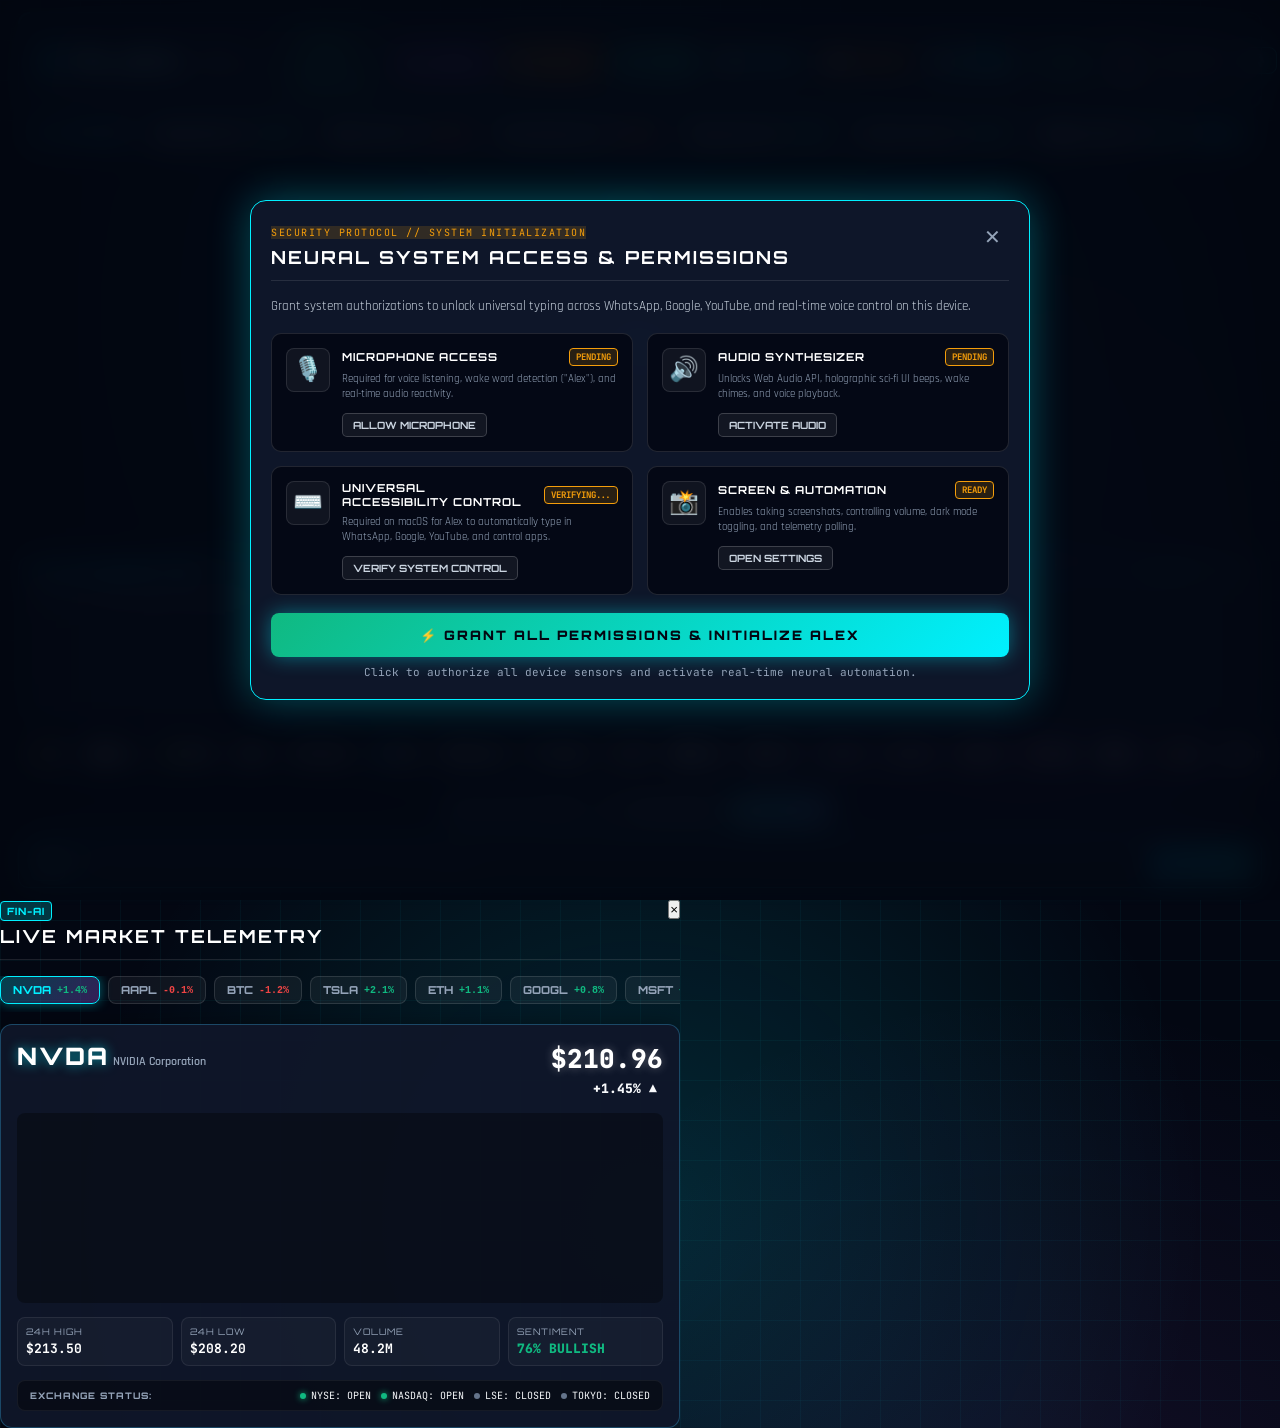
==== commit e435eaaa: "feat(market): add real-time live stock & crypto market ticker, telemetry hub, and uplink sensors" ====
--- a/templates/index.html
+++ b/templates/index.html
@@ -58,11 +58,19 @@
           <span class="btn-icon">📊</span>
           <span>CHARTS</span>
         </button>
+        <button class="nav-btn stocks-nav-btn" id="openStocksBtn" title="Live Stock & Crypto Market Intelligence">
+          <span class="btn-icon">📈</span>
+          <span>STOCKS</span>
+        </button>
         <button class="nav-btn" id="openCommsBtn" title="Open Texting & Messaging Hub">
           <span class="btn-icon">💬</span>
           <span>TEXT OTHERS</span>
         </button>
 
+        <div class="telemetry-badge uplink-badge" id="uplinkBadge" title="Live Server Uplink Latency">
+          <span class="uplink-dot"></span>
+          <span id="pingVal">LIVE: 14ms</span>
+        </div>
         <div class="telemetry-badge" id="batteryBadge">
           <span class="icon">⚡</span>
           <span id="batteryVal">BAT: --%</span>
@@ -75,6 +83,22 @@
         </button>
       </div>
     </header>
+
+    <!-- Live Holographic Stock Market Ticker Tape -->
+    <section class="live-market-ticker-bar" id="marketTickerBar">
+      <div class="ticker-label">
+        <span class="live-pulse-dot"></span>
+        <span class="ticker-label-text">LIVE MARKET</span>
+      </div>
+      <div class="ticker-marquee-wrapper">
+        <div class="ticker-track" id="marketTickerTrack">
+          <!-- Populated dynamically via JS with real-time flashing quotes -->
+        </div>
+      </div>
+      <button class="ticker-view-all-btn" id="expandMarketBtn" title="Open Full Live Market Dashboard">
+        <span>INTEL</span> ↗
+      </button>
+    </section>
 
     <!-- Center Stage: Arc Reactor Particle Sphere -->
     <main class="hud-main">
@@ -125,6 +149,9 @@
     <!-- Quick Action Chips -->
     <div class="quick-chips">
       <button class="chip" data-cmd="Alex">👋 "Alex"</button>
+      <button class="chip" data-cmd="show stocks">📈 Live Stocks</button>
+      <button class="chip" data-cmd="stock NVDA">🟢 NVDA Stock</button>
+      <button class="chip" data-cmd="price of Bitcoin">₿ Bitcoin</button>
       <button class="chip" data-cmd="system access">🛡️ System Access</button>
       <button class="chip" data-cmd="show phone link">🌐 Phone Link</button>
       <button class="chip" data-cmd="type in WhatsApp Hello! How are you doing?">💬 Type in WhatsApp</button>
@@ -459,6 +486,78 @@
     </div>
   </div>
 
+  <!-- ========================================================= -->
+  <!-- LIVE STOCK & CRYPTO MARKET INTELLIGENCE MODAL             -->
+  <!-- ========================================================= -->
+  <div class="modal-overlay" id="stocksModal">
+    <div class="modal-content stocks-modal-content">
+      <div class="modal-header">
+        <div class="modal-title-group">
+          <span class="cyber-badge">FIN-AI</span>
+          <h2 class="modal-title">LIVE MARKET TELEMETRY</h2>
+        </div>
+        <button class="close-modal-btn" id="closeStocksModalBtn">&times;</button>
+      </div>
+
+      <div class="stocks-modal-body">
+        <!-- Quick Ticker Switcher Buttons -->
+        <div class="stock-chips-row" id="stockChipsRow">
+          <!-- Populated dynamically via JS -->
+        </div>
+
+        <!-- Selected Stock Big Telemetry Card -->
+        <div class="stock-hero-card" id="stockHeroCard">
+          <div class="stock-hero-top">
+            <div class="stock-hero-meta">
+              <span class="stock-hero-sym" id="stockHeroSym">NVDA</span>
+              <span class="stock-hero-name" id="stockHeroName">NVIDIA Corporation</span>
+            </div>
+            <div class="stock-hero-price-box">
+              <div class="stock-hero-price" id="stockHeroPrice">$210.96</div>
+              <div class="stock-hero-change" id="stockHeroChange">+1.45% ▲</div>
+            </div>
+          </div>
+
+          <!-- Interactive Holographic Area Chart -->
+          <div class="stock-chart-wrapper">
+            <canvas id="stockChartCanvas"></canvas>
+          </div>
+
+          <!-- Key Financial Metrics Grid -->
+          <div class="stock-metrics-grid">
+            <div class="stock-metric-card">
+              <span class="metric-label">24H HIGH</span>
+              <span class="metric-val" id="stockStatHigh">$213.50</span>
+            </div>
+            <div class="stock-metric-card">
+              <span class="metric-label">24H LOW</span>
+              <span class="metric-val" id="stockStatLow">$208.20</span>
+            </div>
+            <div class="stock-metric-card">
+              <span class="metric-label">VOLUME</span>
+              <span class="metric-val" id="stockStatVol">48.2M</span>
+            </div>
+            <div class="stock-metric-card">
+              <span class="metric-label">SENTIMENT</span>
+              <span class="metric-val sentiment-val" id="stockStatSentiment">76% BULLISH</span>
+            </div>
+          </div>
+
+          <!-- Live World Exchanges Bar -->
+          <div class="world-markets-bar">
+            <span class="wm-heading">EXCHANGE STATUS:</span>
+            <div class="wm-tags">
+              <span class="wm-tag open"><span class="dot"></span> NYSE: OPEN</span>
+              <span class="wm-tag open"><span class="dot"></span> NASDAQ: OPEN</span>
+              <span class="wm-tag closed"><span class="dot"></span> LSE: CLOSED</span>
+              <span class="wm-tag closed"><span class="dot"></span> TOKYO: CLOSED</span>
+            </div>
+          </div>
+        </div>
+      </div>
+    </div>
+  </div>
+
   <script src="/static/app.js"></script>
 </body>
 </html>
--- a/static/style.css
+++ b/static/style.css
@@ -1986,3 +1986,404 @@
   box-shadow: 0 0 26px rgba(0, 240, 255, 0.85);
   transform: scale(0.99);
 }
+
+/* -------------------------------------------------------------
+ * LIVE STOCK & CRYPTO MARKET TICKER & TELEMETRY
+ * ------------------------------------------------------------- */
+.uplink-badge {
+  display: flex;
+  align-items: center;
+  gap: 6px;
+  background: rgba(16, 185, 129, 0.12) !important;
+  border-color: rgba(16, 185, 129, 0.4) !important;
+  color: #10b981 !important;
+}
+
+.uplink-dot {
+  width: 6px;
+  height: 6px;
+  border-radius: 50%;
+  background: #10b981;
+  box-shadow: 0 0 8px #10b981;
+  animation: pulseOrb 1.5s infinite ease-in-out;
+}
+
+.stocks-nav-btn {
+  background: rgba(245, 158, 11, 0.12) !important;
+  border-color: rgba(245, 158, 11, 0.5) !important;
+  color: #f59e0b !important;
+}
+
+.stocks-nav-btn:hover {
+  background: rgba(245, 158, 11, 0.25) !important;
+  border-color: #f59e0b !important;
+  box-shadow: 0 0 16px rgba(245, 158, 11, 0.5) !important;
+}
+
+/* Scrolling Live Ticker Bar */
+.live-market-ticker-bar {
+  display: flex;
+  align-items: center;
+  background: rgba(15, 23, 42, 0.85);
+  border: 1px solid rgba(0, 240, 255, 0.25);
+  border-radius: 10px;
+  padding: 5px 12px;
+  backdrop-filter: blur(14px);
+  -webkit-backdrop-filter: blur(14px);
+  box-shadow: 0 4px 16px rgba(0, 0, 0, 0.4);
+  position: relative;
+  overflow: hidden;
+  gap: 10px;
+  margin-bottom: 4px;
+}
+
+.ticker-label {
+  display: flex;
+  align-items: center;
+  gap: 6px;
+  font-family: var(--font-display);
+  font-size: 9px;
+  font-weight: 800;
+  color: var(--cyan-glow);
+  letter-spacing: 1.2px;
+  white-space: nowrap;
+  flex-shrink: 0;
+  padding-right: 8px;
+  border-right: 1px solid rgba(0, 240, 255, 0.2);
+}
+
+.live-pulse-dot {
+  width: 6px;
+  height: 6px;
+  border-radius: 50%;
+  background: #10b981;
+  box-shadow: 0 0 8px #10b981;
+  animation: pulseOrb 1.2s infinite ease-in-out;
+}
+
+.ticker-marquee-wrapper {
+  flex: 1;
+  overflow: hidden;
+  position: relative;
+  display: flex;
+}
+
+.ticker-track {
+  display: flex;
+  align-items: center;
+  gap: 14px;
+  white-space: nowrap;
+  animation: tickerScroll 40s linear infinite;
+}
+
+.ticker-track:hover {
+  animation-play-state: paused;
+}
+
+@keyframes tickerScroll {
+  0% { transform: translateX(0); }
+  100% { transform: translateX(-50%); }
+}
+
+.ticker-item {
+  display: inline-flex;
+  align-items: center;
+  gap: 6px;
+  background: rgba(255, 255, 255, 0.04);
+  border: 1px solid rgba(255, 255, 255, 0.08);
+  padding: 3px 8px;
+  border-radius: 6px;
+  cursor: pointer;
+  transition: all 0.2s ease;
+  font-family: var(--font-mono);
+  font-size: 11px;
+}
+
+.ticker-item:hover {
+  background: rgba(0, 240, 255, 0.15);
+  border-color: var(--cyan-glow);
+  transform: translateY(-1px);
+}
+
+.ticker-sym {
+  font-family: var(--font-display);
+  font-weight: 800;
+  color: #ffffff;
+  font-size: 10px;
+}
+
+.ticker-price {
+  font-weight: 700;
+  color: #f8fafc;
+}
+
+.ticker-chg {
+  font-size: 9px;
+  font-weight: 800;
+  padding: 1px 4px;
+  border-radius: 4px;
+}
+
+.ticker-chg.pos {
+  color: #10b981;
+  background: rgba(16, 185, 129, 0.15);
+}
+
+.ticker-chg.neg {
+  color: #ef4444;
+  background: rgba(239, 68, 68, 0.15);
+}
+
+.ticker-item.flash-up {
+  animation: tickFlashGreen 0.8s ease-out;
+}
+
+.ticker-item.flash-down {
+  animation: tickFlashRed 0.8s ease-out;
+}
+
+@keyframes tickFlashGreen {
+  0% { background: rgba(16, 185, 129, 0.45); border-color: #10b981; }
+  100% { background: rgba(255, 255, 255, 0.04); border-color: rgba(255, 255, 255, 0.08); }
+}
+
+@keyframes tickFlashRed {
+  0% { background: rgba(239, 68, 68, 0.45); border-color: #ef4444; }
+  100% { background: rgba(255, 255, 255, 0.04); border-color: rgba(255, 255, 255, 0.08); }
+}
+
+.ticker-view-all-btn {
+  background: rgba(0, 240, 255, 0.1);
+  border: 1px solid var(--panel-border);
+  color: var(--cyan-glow);
+  font-family: var(--font-display);
+  font-size: 9px;
+  font-weight: 800;
+  padding: 4px 8px;
+  border-radius: 6px;
+  cursor: pointer;
+  flex-shrink: 0;
+  transition: all 0.2s ease;
+}
+
+.ticker-view-all-btn:hover {
+  background: var(--cyan-glow);
+  color: #030712;
+  box-shadow: 0 0 10px var(--cyan-glow);
+}
+
+/* -------------------------------------------------------------
+ * FULL LIVE MARKET INTELLIGENCE MODAL STYLES
+ * ------------------------------------------------------------- */
+.stocks-modal-content {
+  max-width: 680px !important;
+  max-height: 85vh;
+  overflow-y: auto;
+}
+
+.stock-chips-row {
+  display: flex;
+  gap: 8px;
+  overflow-x: auto;
+  padding-bottom: 8px;
+  margin-bottom: 12px;
+}
+
+.stock-chips-row::-webkit-scrollbar {
+  height: 3px;
+}
+
+.stock-chip-btn {
+  background: rgba(255, 255, 255, 0.05);
+  border: 1px solid rgba(255, 255, 255, 0.12);
+  color: #94a3b8;
+  padding: 6px 12px;
+  border-radius: 8px;
+  cursor: pointer;
+  font-family: var(--font-display);
+  font-size: 11px;
+  font-weight: 800;
+  display: flex;
+  align-items: center;
+  gap: 6px;
+  white-space: nowrap;
+  transition: all 0.2s ease;
+}
+
+.stock-chip-btn:hover {
+  border-color: var(--cyan-glow);
+  color: #ffffff;
+}
+
+.stock-chip-btn.active {
+  background: linear-gradient(135deg, rgba(0, 240, 255, 0.25), rgba(168, 85, 247, 0.3));
+  border-color: var(--cyan-glow);
+  color: var(--cyan-glow);
+  box-shadow: 0 0 12px rgba(0, 240, 255, 0.4);
+}
+
+.stock-hero-card {
+  background: rgba(15, 23, 42, 0.95);
+  border: 1.5px solid var(--panel-border);
+  border-radius: 12px;
+  padding: 16px;
+  box-shadow: 0 4px 24px rgba(0, 0, 0, 0.5);
+  display: flex;
+  flex-direction: column;
+  gap: 14px;
+  position: relative;
+}
+
+.stock-hero-top {
+  display: flex;
+  justify-content: space-between;
+  align-items: flex-start;
+}
+
+.stock-hero-sym {
+  font-family: var(--font-display);
+  font-size: 24px;
+  font-weight: 900;
+  color: #ffffff;
+  letter-spacing: 2px;
+  text-shadow: 0 0 12px rgba(0, 240, 255, 0.6);
+}
+
+.stock-hero-name {
+  font-size: 12px;
+  color: var(--text-muted);
+  font-weight: 600;
+}
+
+.stock-hero-price-box {
+  text-align: right;
+}
+
+.stock-hero-price {
+  font-family: var(--font-mono);
+  font-size: 26px;
+  font-weight: 900;
+  color: #ffffff;
+  text-shadow: 0 0 10px rgba(255, 255, 255, 0.3);
+}
+
+.stock-hero-change {
+  font-family: var(--font-mono);
+  font-size: 13px;
+  font-weight: 800;
+  padding: 2px 6px;
+  border-radius: 4px;
+  display: inline-block;
+  margin-top: 2px;
+}
+
+.stock-hero-change.pos {
+  color: #10b981;
+  background: rgba(16, 185, 129, 0.18);
+  border: 1px solid rgba(16, 185, 129, 0.4);
+}
+
+.stock-hero-change.neg {
+  color: #ef4444;
+  background: rgba(239, 68, 68, 0.18);
+  border: 1px solid rgba(239, 68, 68, 0.4);
+}
+
+.stock-chart-wrapper {
+  width: 100%;
+  height: 190px;
+  position: relative;
+  background: rgba(0, 0, 0, 0.35);
+  border-radius: 8px;
+  padding: 6px;
+}
+
+.stock-metrics-grid {
+  display: grid;
+  grid-template-columns: repeat(4, 1fr);
+  gap: 8px;
+}
+
+.stock-metric-card {
+  background: rgba(255, 255, 255, 0.03);
+  border: 1px solid rgba(255, 255, 255, 0.08);
+  border-radius: 8px;
+  padding: 8px;
+  display: flex;
+  flex-direction: column;
+  gap: 3px;
+}
+
+.metric-label {
+  font-family: var(--font-display);
+  font-size: 9px;
+  color: var(--text-muted);
+  letter-spacing: 1px;
+}
+
+.metric-val {
+  font-family: var(--font-mono);
+  font-size: 13px;
+  font-weight: 700;
+  color: #ffffff;
+}
+
+.sentiment-val {
+  color: #10b981;
+  font-weight: 800;
+}
+
+.world-markets-bar {
+  display: flex;
+  align-items: center;
+  justify-content: space-between;
+  background: rgba(0, 0, 0, 0.4);
+  border-radius: 8px;
+  padding: 8px 12px;
+  border: 1px solid rgba(255, 255, 255, 0.06);
+  flex-wrap: wrap;
+  gap: 6px;
+}
+
+.wm-heading {
+  font-family: var(--font-display);
+  font-size: 9px;
+  font-weight: 800;
+  color: var(--text-muted);
+  letter-spacing: 1px;
+}
+
+.wm-tags {
+  display: flex;
+  gap: 10px;
+  flex-wrap: wrap;
+}
+
+.wm-tag {
+  display: inline-flex;
+  align-items: center;
+  gap: 5px;
+  font-family: var(--font-mono);
+  font-size: 10px;
+}
+
+.wm-tag .dot {
+  width: 6px;
+  height: 6px;
+  border-radius: 50%;
+}
+
+.wm-tag.open .dot {
+  background: #10b981;
+  box-shadow: 0 0 6px #10b981;
+}
+
+.wm-tag.closed .dot {
+  background: #64748b;
+}
+
+@media (max-width: 640px) {
+  .stock-metrics-grid {
+    grid-template-columns: repeat(2, 1fr);
+  }
+}
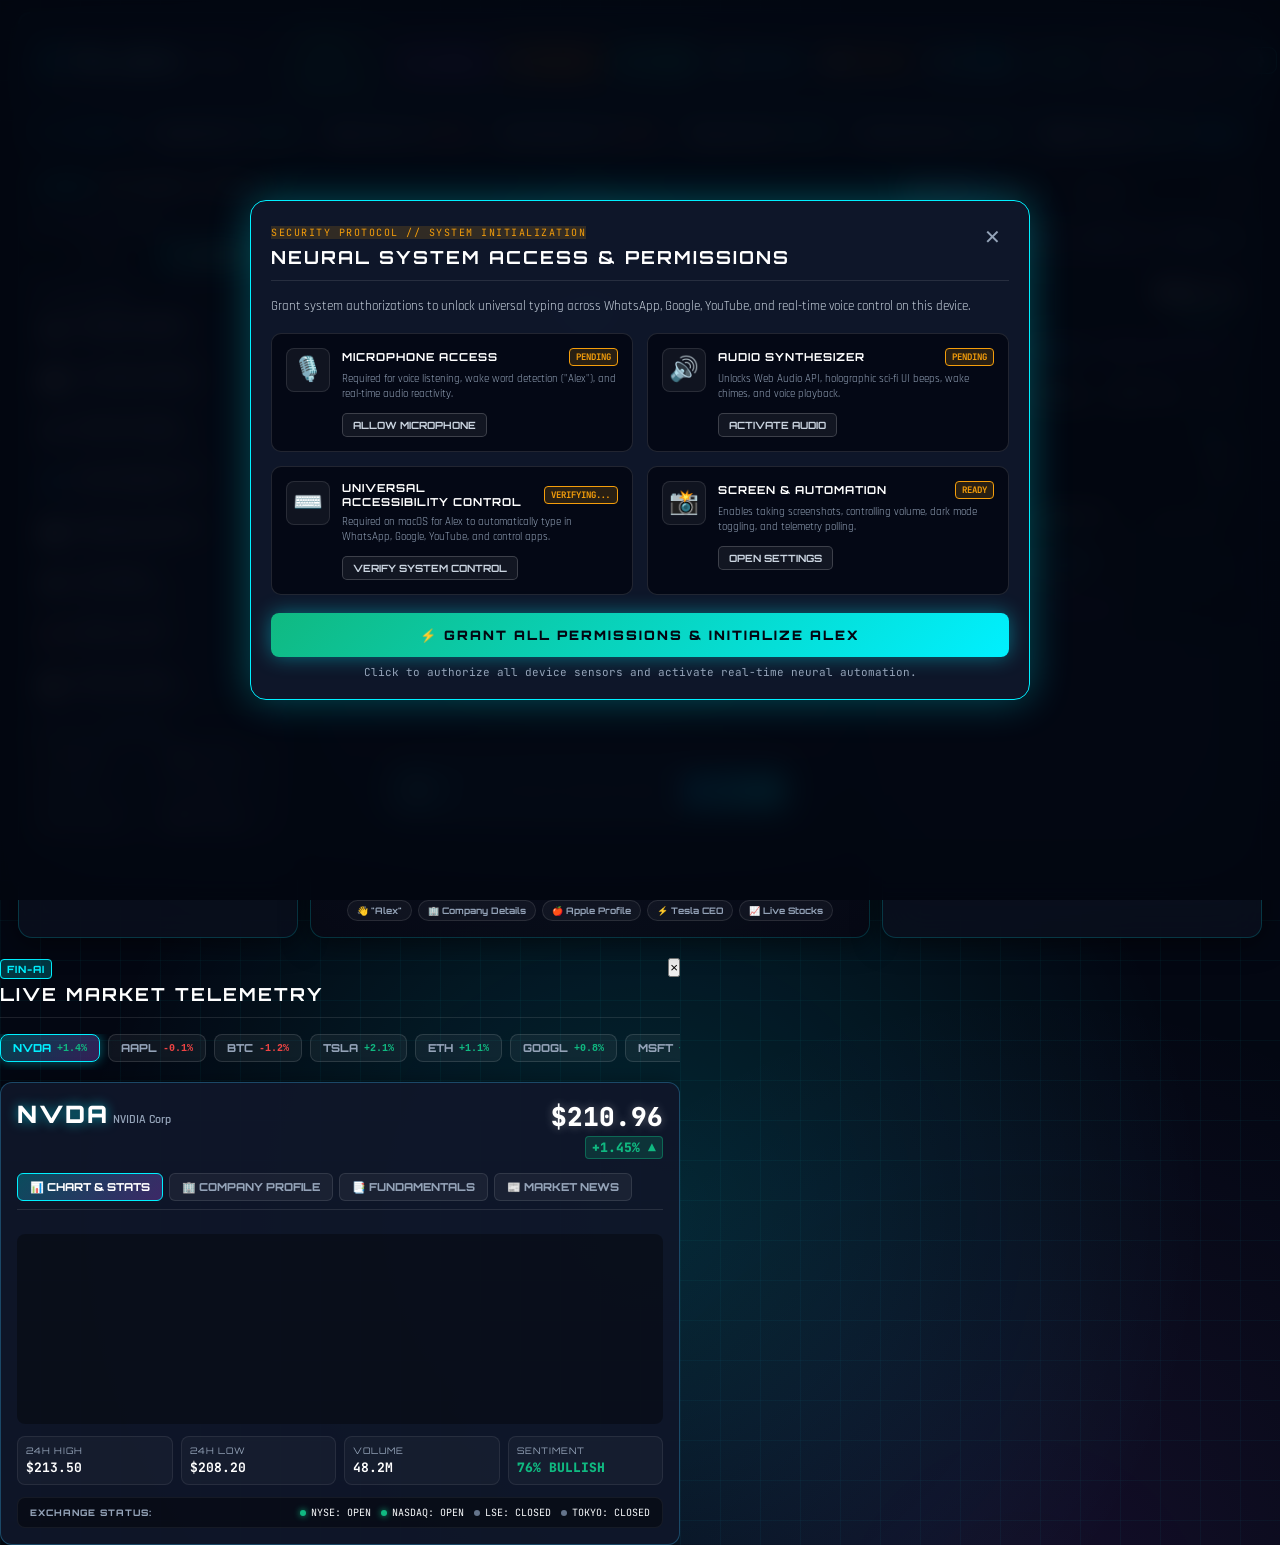
==== commit 14da6fe1: "Add 3-column cockpit layout with Left Options, Middle Animated Alex Circle, and Right Company Detail" ====
--- a/templates/index.html
+++ b/templates/index.html
@@ -100,112 +100,392 @@
       </button>
     </section>
 
-    <!-- Center Stage: Arc Reactor Particle Sphere -->
-    <main class="hud-main">
-      <div class="particle-stage-container">
-        <!-- Canvas for Dynamic Particle Reactor -->
-        <canvas id="particleCanvas"></canvas>
-        
-        <!-- Center Hologram Overlay Info -->
-        <div class="reactor-core-info">
-          <div class="core-label">AI WAKE WORD</div>
-          <div class="core-status" id="coreStatus">"ALEX"</div>
-          <div class="core-frequency" id="coreFrequency">84.2 GHz</div>
-        </div>
-      </div>
-
-      <!-- Live Voice Waveform Visualizer -->
-      <div class="waveform-container">
-        <div class="wave-bar"></div>
-        <div class="wave-bar"></div>
-        <div class="wave-bar"></div>
-        <div class="wave-bar"></div>
-        <div class="wave-bar"></div>
-        <div class="wave-bar"></div>
-        <div class="wave-bar"></div>
-        <div class="wave-bar"></div>
-        <div class="wave-bar"></div>
-        <div class="wave-bar"></div>
-        <div class="wave-bar"></div>
-        <div class="wave-bar"></div>
-      </div>
-    </main>
-
-    <!-- Holographic Feed / Transcript -->
-    <section class="hud-feed-section">
-      <div class="feed-scanner-line"></div>
-      <div class="feed-header">
-        <span class="feed-title">ALEX TELEMETRY LOG</span>
-        <span class="feed-tag">WAKE_WORD: "ALEX"</span>
-      </div>
-      <div class="feed-log" id="feedLog">
-        <div class="log-entry system">
-          <span class="timestamp">[SYS_INIT]</span>
-          <span class="text">Alex Neural Core active. Call "Alex" or say "type in WhatsApp...", "type in Google..." anytime!</span>
-        </div>
-      </div>
-    </section>
-
-    <!-- Quick Action Chips -->
-    <div class="quick-chips">
-      <button class="chip" data-cmd="Alex">👋 "Alex"</button>
-      <button class="chip" data-cmd="show stocks">📈 Live Stocks</button>
-      <button class="chip" data-cmd="stock NVDA">🟢 NVDA Stock</button>
-      <button class="chip" data-cmd="price of Bitcoin">₿ Bitcoin</button>
-      <button class="chip" data-cmd="system access">🛡️ System Access</button>
-      <button class="chip" data-cmd="show phone link">🌐 Phone Link</button>
-      <button class="chip" data-cmd="type in WhatsApp Hello! How are you doing?">💬 Type in WhatsApp</button>
-      <button class="chip" data-cmd="type in Google Best tech news today">🔍 Type in Google</button>
-      <button class="chip" data-cmd="open chrome">🚀 Chrome</button>
-      <button class="chip" data-cmd="show charts">📊 Open Charts</button>
-      <button class="chip" data-cmd="open texting">💬 Text Others</button>
-      <button class="chip" data-cmd="volume up">🔊 Volume +</button>
-      <button class="chip" data-cmd="screenshot">📸 Screenshot</button>
-      <button class="chip" data-cmd="dark mode">🌓 Dark Mode</button>
-      <button class="chip" data-cmd="show memory">🧠 Memory Vault</button>
-      <button class="chip" data-cmd="read notes">📝 Notes</button>
-      <button class="chip" data-cmd="weather">☀️ Weather</button>
-      <button class="chip" data-cmd="timer for 2 minutes">⏱️ Timer</button>
+    <!-- Mobile Cockpit View Switcher (Options | Alex Core | Intel & Logs) -->
+    <div class="mobile-hud-tabs" id="mobileHudTabs">
+      <button type="button" class="mobile-tab-btn" data-panel="left">
+        <span>⚡</span> OPTIONS
+      </button>
+      <button type="button" class="mobile-tab-btn active" data-panel="center">
+        <span>🔮</span> ALEX CORE
+      </button>
+      <button type="button" class="mobile-tab-btn" data-panel="right">
+        <span>🏢</span> INTEL & LOGS
+      </button>
     </div>
 
-    <!-- Bottom Command Input Bar with Dedicated Mobile Voice Control -->
-    <footer class="hud-footer">
-      <!-- Device Target Selector Bar -->
-      <div class="device-target-bar">
-        <span class="target-bar-label">EXECUTION TARGET:</span>
-        <div class="target-pills-group">
-          <button type="button" class="target-pill-btn active" id="targetPhoneBtn" data-target="phone">
-            <span class="pill-icon">📱</span> THIS PHONE
+    <!-- ========================================================= -->
+    <!-- MASTER 3-COLUMN COCKPIT GRID                              -->
+    <!-- Left: Options | Middle: Alex Circle | Right: Details/Feed -->
+    <!-- ========================================================= -->
+    <div class="hud-cockpit-grid">
+
+      <!-- ========================================================= -->
+      <!-- LEFT SIDE: OPTIONS & CONTROLS                             -->
+      <!-- ========================================================= -->
+      <aside class="hud-panel hud-left-panel" id="hudLeftPanel">
+        <div class="panel-header">
+          <div class="panel-title-group">
+            <span class="cyber-badge-sm">NEURAL</span>
+            <h3 class="panel-title">OPTIONS & TOOLS</h3>
+          </div>
+          <span class="panel-status-dot pulse-green"></span>
+        </div>
+
+        <div class="left-panel-content">
+          <!-- Execution Target Switcher -->
+          <div class="left-section">
+            <div class="section-label">EXECUTION TARGET</div>
+            <div class="target-switch-pill">
+              <button type="button" class="target-sub-btn active" id="targetPhoneBtn" data-target="phone">
+                <span>📱</span> PHONE
+              </button>
+              <button type="button" class="target-sub-btn" id="targetLaptopBtn" data-target="laptop">
+                <span>💻</span> LAPTOP
+              </button>
+            </div>
+          </div>
+
+          <!-- Primary Navigation Options -->
+          <div class="left-section">
+            <div class="section-label">SYSTEM HUBS</div>
+            <div class="options-nav-list">
+              <button type="button" class="hud-opt-btn" id="optCompanyDetailsBtn">
+                <span class="opt-icon">🏢</span>
+                <div class="opt-info">
+                  <span class="opt-title">Company Details</span>
+                  <span class="opt-desc">CEO, Market Cap & Moat</span>
+                </div>
+                <span class="opt-arrow">❯</span>
+              </button>
+
+              <button type="button" class="hud-opt-btn" id="optLiveStocksBtn">
+                <span class="opt-icon">📈</span>
+                <div class="opt-info">
+                  <span class="opt-title">Live Stock Market</span>
+                  <span class="opt-desc">Real-time ticker & charts</span>
+                </div>
+                <span class="opt-arrow">❯</span>
+              </button>
+
+              <button type="button" class="hud-opt-btn" id="optPermissionsBtn">
+                <span class="opt-icon">🛡️</span>
+                <div class="opt-info">
+                  <span class="opt-title">System Access</span>
+                  <span class="opt-desc">Mic, Screen, Permissions</span>
+                </div>
+                <span class="opt-arrow">❯</span>
+              </button>
+
+              <button type="button" class="hud-opt-btn" id="optPhoneLinkBtn">
+                <span class="opt-icon">🌐</span>
+                <div class="opt-info">
+                  <span class="opt-title">Phone Remote Link</span>
+                  <span class="opt-desc">QR code & remote URL</span>
+                </div>
+                <span class="opt-arrow">❯</span>
+              </button>
+
+              <button type="button" class="hud-opt-btn" id="optChartsBtn">
+                <span class="opt-icon">📊</span>
+                <div class="opt-info">
+                  <span class="opt-title">Analytics & Charts</span>
+                  <span class="opt-desc">Telemetry waveforms</span>
+                </div>
+                <span class="opt-arrow">❯</span>
+              </button>
+
+              <button type="button" class="hud-opt-btn" id="optCommsBtn">
+                <span class="opt-icon">💬</span>
+                <div class="opt-info">
+                  <span class="opt-title">Text Others</span>
+                  <span class="opt-desc">WhatsApp & Messaging</span>
+                </div>
+                <span class="opt-arrow">❯</span>
+              </button>
+
+              <button type="button" class="hud-opt-btn" id="optMemoryBtn">
+                <span class="opt-icon">🧠</span>
+                <div class="opt-info">
+                  <span class="opt-title">Memory Vault</span>
+                  <span class="opt-desc">Saved user facts</span>
+                </div>
+                <span class="opt-arrow">❯</span>
+              </button>
+
+              <button type="button" class="hud-opt-btn" id="optNotesBtn">
+                <span class="opt-icon">📝</span>
+                <div class="opt-info">
+                  <span class="opt-title">Notes & Tasks</span>
+                  <span class="opt-desc">Voice reminders & vault</span>
+                </div>
+                <span class="opt-arrow">❯</span>
+              </button>
+            </div>
+          </div>
+
+          <!-- Instant Sci-Fi Actions -->
+          <div class="left-section">
+            <div class="section-label">INSTANT COMMANDS</div>
+            <div class="instant-action-grid">
+              <button type="button" class="action-chip-btn" data-cmd="weather">
+                <span>☀️</span> Weather
+              </button>
+              <button type="button" class="action-chip-btn" data-cmd="timer for 2 minutes">
+                <span>⏱️</span> 2m Timer
+              </button>
+              <button type="button" class="action-chip-btn" data-cmd="screenshot">
+                <span>📸</span> Screen
+              </button>
+              <button type="button" class="action-chip-btn" data-cmd="volume up">
+                <span>🔊</span> Volume +
+              </button>
+              <button type="button" class="action-chip-btn" data-cmd="dark mode">
+                <span>🌓</span> Dark Mode
+              </button>
+              <button type="button" class="action-chip-btn" data-cmd="type in WhatsApp Hello!">
+                <span>💬</span> WhatsApp
+              </button>
+            </div>
+          </div>
+        </div>
+      </aside>
+
+      <!-- ========================================================= -->
+      <!-- MIDDLE: ALEX IN MIDDLE CIRCLE (ANIMATED & SIMPLE)         -->
+      <!-- ========================================================= -->
+      <main class="hud-panel hud-center-stage" id="hudCenterStage">
+        <!-- Animated Middle Circle Stage -->
+        <div class="alex-middle-circle-container">
+          <!-- Multi-Layered Rotating Astrolabe Cyber Rings -->
+          <div class="cyber-orbit-ring ring-outer"></div>
+          <div class="cyber-orbit-ring ring-middle"></div>
+          <div class="cyber-orbit-ring ring-inner"></div>
+
+          <!-- Quantum Particle Reactor Canvas -->
+          <canvas id="particleCanvas" class="alex-particle-canvas"></canvas>
+
+          <!-- Middle Holographic Core -->
+          <div class="alex-core-disc" id="alexCoreDisc">
+            <div class="core-radial-pulse"></div>
+            <div class="core-brand-name">A.L.E.X.</div>
+            <div class="core-status-tag" id="coreStatus">AI WAKE: "ALEX"</div>
+            <div class="core-freq-indicator" id="coreFrequency">84.2 GHz</div>
+          </div>
+        </div>
+
+        <!-- Real-Time Voice Waveform Equalizer -->
+        <div class="waveform-container" id="waveformContainer">
+          <div class="wave-bar"></div>
+          <div class="wave-bar"></div>
+          <div class="wave-bar"></div>
+          <div class="wave-bar"></div>
+          <div class="wave-bar"></div>
+          <div class="wave-bar"></div>
+          <div class="wave-bar"></div>
+          <div class="wave-bar"></div>
+          <div class="wave-bar"></div>
+          <div class="wave-bar"></div>
+          <div class="wave-bar"></div>
+          <div class="wave-bar"></div>
+          <div class="wave-bar"></div>
+          <div class="wave-bar"></div>
+          <div class="wave-bar"></div>
+          <div class="wave-bar"></div>
+        </div>
+
+        <!-- Prominent Animated Talk Orb Button -->
+        <div class="alex-voice-orb-wrapper">
+          <button type="button" class="alex-talk-orb-btn" id="mobileMicBtn" title="Tap to Talk to Alex">
+            <span class="orb-pulse-ring ring-1"></span>
+            <span class="orb-pulse-ring ring-2"></span>
+            <span class="orb-mic-icon">🎙️</span>
+            <span class="orb-btn-label" id="micBtnLabel">TAP TO TALK TO ALEX</span>
           </button>
-          <button type="button" class="target-pill-btn" id="targetLaptopBtn" data-target="laptop">
-            <span class="pill-icon">💻</span> LAPTOP
+        </div>
+
+        <!-- Streamlined Command Input Bar -->
+        <form id="commandForm" class="command-box">
+          <button type="button" class="inline-mic-btn" id="inlineMicBtn" title="Speak Voice Command">🎙️</button>
+          <span class="prompt-arrow">❯</span>
+          <input 
+            type="text" 
+            id="commandInput" 
+            placeholder="Talk or type (e.g. 'details of Apple', 'who is CEO of Tesla')..." 
+            autocomplete="off"
+          />
+          <button type="submit" class="send-btn">
+            <span>EXECUTE</span>
+            <span class="btn-glow"></span>
           </button>
-        </div>
-      </div>
-
-      <div class="mobile-voice-bar">
-        <button type="button" class="mobile-mic-btn" id="mobileMicBtn" title="Tap to Talk to Alex">
-          <span class="mic-pulse-ring"></span>
-          <span class="mic-icon-symbol">🎙️</span>
-          <span class="mic-btn-label" id="micBtnLabel">TAP TO TALK TO ALEX</span>
-        </button>
-      </div>
-
-      <form id="commandForm" class="command-box">
-        <button type="button" class="inline-mic-btn" id="inlineMicBtn" title="Speak Voice Command">🎙️</button>
-        <span class="prompt-arrow">❯</span>
-        <input 
-          type="text" 
-          id="commandInput" 
-          placeholder="Speak or type (e.g. 'Alex type in WhatsApp hello', 'search Google')..." 
-          autocomplete="off"
-        />
-        <button type="submit" class="send-btn">
-          <span>EXECUTE</span>
-          <span class="btn-glow"></span>
-        </button>
-      </form>
-    </footer>
+        </form>
+
+        <!-- Quick Query Suggestion Pills -->
+        <div class="center-quick-pills">
+          <button type="button" class="pill-chip" data-cmd="Alex">👋 "Alex"</button>
+          <button type="button" class="pill-chip" data-cmd="show details of companies and all">🏢 Company Details</button>
+          <button type="button" class="pill-chip" data-cmd="details of Apple">🍎 Apple Profile</button>
+          <button type="button" class="pill-chip" data-cmd="who is the CEO of Tesla">⚡ Tesla CEO</button>
+          <button type="button" class="pill-chip" data-cmd="show stocks">📈 Live Stocks</button>
+        </div>
+      </main>
+
+      <!-- ========================================================= -->
+      <!-- RIGHT SIDE: SHOW DETAILS OF COMPANIES & TELEMETRY         -->
+      <!-- ========================================================= -->
+      <aside class="hud-panel hud-right-panel" id="hudRightPanel">
+        <!-- Right Panel Header with Sub-Tabs -->
+        <div class="panel-header right-panel-header">
+          <div class="right-tabs-group">
+            <button type="button" class="right-sub-tab active" id="rightTabCompanyBtn" data-tab="company">
+              <span>🏢</span> DETAILS
+            </button>
+            <button type="button" class="right-sub-tab" id="rightTabChartBtn" data-tab="chart">
+              <span>📈</span> CHART
+            </button>
+            <button type="button" class="right-sub-tab" id="rightTabFeedBtn" data-tab="feed">
+              <span>📡</span> LOGS
+            </button>
+          </div>
+          <button type="button" class="expand-modal-btn" id="expandStocksModalBtn" title="Open Fullscreen View">↗</button>
+        </div>
+
+        <div class="right-panel-body">
+          <!-- TAB 1: COMPANY DETAILS & FUNDAMENTALS -->
+          <div class="right-tab-pane active" id="paneCompanyDetails">
+            <!-- Quick Company Chips Row -->
+            <div class="company-chips-row" id="rightCompanyChipsRow">
+              <!-- Dynamically populated via JS -->
+            </div>
+
+            <!-- Active Company Card -->
+            <div class="company-detail-card" id="activeCompanyCard">
+              <div class="comp-card-header">
+                <div class="comp-brand">
+                  <span class="comp-symbol" id="rightCompSymbol">NVDA</span>
+                  <span class="comp-name" id="rightCompName">NVIDIA Corporation</span>
+                </div>
+                <div class="comp-price-block">
+                  <div class="comp-price" id="rightCompPrice">$210.96</div>
+                  <div class="comp-change pos" id="rightCompChange">+1.45% ▲</div>
+                </div>
+              </div>
+
+              <!-- Executive Leadership & Sector Badge -->
+              <div class="comp-leadership-banner">
+                <span class="ceo-badge"><span class="badge-icon">👤</span> <span id="rightCompCeo">CEO: Jensen Huang</span></span>
+                <span class="sector-badge" id="rightCompSector">Technology • Semiconductors</span>
+              </div>
+
+              <!-- Metadata Grid -->
+              <div class="comp-meta-grid">
+                <div class="comp-meta-item">
+                  <span class="meta-label">HEADQUARTERS</span>
+                  <span class="meta-val" id="rightCompHq">Santa Clara, CA</span>
+                </div>
+                <div class="comp-meta-item">
+                  <span class="meta-label">FOUNDED</span>
+                  <span class="meta-val" id="rightCompFounded">1993</span>
+                </div>
+                <div class="comp-meta-item">
+                  <span class="meta-label">EMPLOYEES</span>
+                  <span class="meta-val" id="rightCompEmployees">29,600+</span>
+                </div>
+                <div class="comp-meta-item">
+                  <span class="meta-label">BETA</span>
+                  <span class="meta-val" id="rightCompBeta">1.68</span>
+                </div>
+              </div>
+
+              <!-- Financial Fundamentals Box -->
+              <div class="comp-fundamentals-box">
+                <div class="fund-row">
+                  <span class="fund-label">MARKET CAP</span>
+                  <span class="fund-val highlight" id="rightCompMarketCap">$3.45 Trillion</span>
+                </div>
+                <div class="fund-row">
+                  <span class="fund-label">P/E RATIO</span>
+                  <span class="fund-val" id="rightCompPE">51.8x</span>
+                </div>
+                <div class="fund-row">
+                  <span class="fund-label">EPS</span>
+                  <span class="fund-val" id="rightCompEPS">$4.07</span>
+                </div>
+                <div class="fund-row">
+                  <span class="fund-label">ANALYST TARGET</span>
+                  <span class="fund-val green" id="rightCompTarget">$165.00 (+18%)</span>
+                </div>
+                <div class="fund-range-block">
+                  <div class="range-labels">
+                    <span id="rightComp52Low">52W L: $75.60</span>
+                    <span class="range-title">52-WEEK RANGE</span>
+                    <span id="rightComp52High">52W H: $144.42</span>
+                  </div>
+                  <div class="range-track">
+                    <div class="range-fill" id="rightCompRangeFill" style="width: 82%;"></div>
+                  </div>
+                </div>
+              </div>
+
+              <!-- Business Summary -->
+              <div class="comp-description-box">
+                <div class="desc-heading">BUSINESS OVERVIEW & MOAT</div>
+                <p class="desc-text" id="rightCompDesc">
+                  NVIDIA is the global pioneer in accelerated computing and artificial intelligence. It invented the GPU, CUDA parallel computing architecture, and the Blackwell/Hopper AI supercomputing clusters powering modern generative AI models.
+                </p>
+              </div>
+
+              <!-- Latest News & Catalysts -->
+              <div class="comp-news-box">
+                <div class="news-heading">LATEST CATALYSTS & HEADLINES</div>
+                <div class="news-list" id="rightCompNewsList">
+                  <!-- Populated via JS -->
+                </div>
+              </div>
+            </div>
+          </div>
+
+          <!-- TAB 2: LIVE CHART -->
+          <div class="right-tab-pane" id="paneLiveChart">
+            <div class="right-chart-wrapper">
+              <canvas id="rightChartCanvas"></canvas>
+            </div>
+            <div class="chart-stats-grid">
+              <div class="cstat-card">
+                <span class="cstat-lbl">24H HIGH</span>
+                <span class="cstat-val" id="rightStatHigh">$213.50</span>
+              </div>
+              <div class="cstat-card">
+                <span class="cstat-lbl">24H LOW</span>
+                <span class="cstat-val" id="rightStatLow">$208.20</span>
+              </div>
+              <div class="cstat-card">
+                <span class="cstat-lbl">VOLUME</span>
+                <span class="cstat-val" id="rightStatVol">48.2M</span>
+              </div>
+              <div class="cstat-card">
+                <span class="cstat-lbl">SENTIMENT</span>
+                <span class="cstat-val green" id="rightStatSentiment">76% BULLISH</span>
+              </div>
+            </div>
+          </div>
+
+          <!-- TAB 3: TELEMETRY & CONVERSATION FEED -->
+          <div class="right-tab-pane" id="paneTelemetryLog">
+            <div class="feed-header">
+              <span class="feed-title">ALEX TELEMETRY LOG</span>
+              <span class="feed-tag">WAKE_WORD: "ALEX"</span>
+            </div>
+            <div class="feed-log" id="feedLog">
+              <div class="log-entry system">
+                <span class="timestamp">[SYS_INIT]</span>
+                <span class="text">Alex Neural Core active. Say "Alex", "details of Nvidia", or "who is CEO of Apple" anytime!</span>
+              </div>
+            </div>
+          </div>
+        </div>
+      </aside>
+
+    </div>
 
   </div>
 
@@ -518,39 +798,120 @@
             </div>
           </div>
 
-          <!-- Interactive Holographic Area Chart -->
-          <div class="stock-chart-wrapper">
-            <canvas id="stockChartCanvas"></canvas>
-          </div>
-
-          <!-- Key Financial Metrics Grid -->
-          <div class="stock-metrics-grid">
-            <div class="stock-metric-card">
-              <span class="metric-label">24H HIGH</span>
-              <span class="metric-val" id="stockStatHigh">$213.50</span>
-            </div>
-            <div class="stock-metric-card">
-              <span class="metric-label">24H LOW</span>
-              <span class="metric-val" id="stockStatLow">$208.20</span>
-            </div>
-            <div class="stock-metric-card">
-              <span class="metric-label">VOLUME</span>
-              <span class="metric-val" id="stockStatVol">48.2M</span>
-            </div>
-            <div class="stock-metric-card">
-              <span class="metric-label">SENTIMENT</span>
-              <span class="metric-val sentiment-val" id="stockStatSentiment">76% BULLISH</span>
-            </div>
-          </div>
-
-          <!-- Live World Exchanges Bar -->
-          <div class="world-markets-bar">
-            <span class="wm-heading">EXCHANGE STATUS:</span>
-            <div class="wm-tags">
-              <span class="wm-tag open"><span class="dot"></span> NYSE: OPEN</span>
-              <span class="wm-tag open"><span class="dot"></span> NASDAQ: OPEN</span>
-              <span class="wm-tag closed"><span class="dot"></span> LSE: CLOSED</span>
-              <span class="wm-tag closed"><span class="dot"></span> TOKYO: CLOSED</span>
+          <!-- Modal Navigation Sub-Tabs -->
+          <div class="modal-sub-tabs">
+            <button type="button" class="modal-tab-btn active" data-modaltab="chart">📊 CHART & STATS</button>
+            <button type="button" class="modal-tab-btn" data-modaltab="profile">🏢 COMPANY PROFILE</button>
+            <button type="button" class="modal-tab-btn" data-modaltab="fundamentals">📑 FUNDAMENTALS</button>
+            <button type="button" class="modal-tab-btn" data-modaltab="news">📰 MARKET NEWS</button>
+          </div>
+
+          <!-- TAB 1: Chart & Stats -->
+          <div class="modal-tab-pane active" id="modalPaneChart">
+            <div class="stock-chart-wrapper">
+              <canvas id="stockChartCanvas"></canvas>
+            </div>
+
+            <!-- Key Financial Metrics Grid -->
+            <div class="stock-metrics-grid">
+              <div class="stock-metric-card">
+                <span class="metric-label">24H HIGH</span>
+                <span class="metric-val" id="stockStatHigh">$213.50</span>
+              </div>
+              <div class="stock-metric-card">
+                <span class="metric-label">24H LOW</span>
+                <span class="metric-val" id="stockStatLow">$208.20</span>
+              </div>
+              <div class="stock-metric-card">
+                <span class="metric-label">VOLUME</span>
+                <span class="metric-val" id="stockStatVol">48.2M</span>
+              </div>
+              <div class="stock-metric-card">
+                <span class="metric-label">SENTIMENT</span>
+                <span class="metric-val sentiment-val" id="stockStatSentiment">76% BULLISH</span>
+              </div>
+            </div>
+
+            <!-- Live World Exchanges Bar -->
+            <div class="world-markets-bar">
+              <span class="wm-heading">EXCHANGE STATUS:</span>
+              <div class="wm-tags">
+                <span class="wm-tag open"><span class="dot"></span> NYSE: OPEN</span>
+                <span class="wm-tag open"><span class="dot"></span> NASDAQ: OPEN</span>
+                <span class="wm-tag closed"><span class="dot"></span> LSE: CLOSED</span>
+                <span class="wm-tag closed"><span class="dot"></span> TOKYO: CLOSED</span>
+              </div>
+            </div>
+          </div>
+
+          <!-- TAB 2: Company Profile -->
+          <div class="modal-tab-pane" id="modalPaneProfile">
+            <div class="modal-comp-details-box">
+              <div class="modal-leadership-tag">
+                <span class="modal-ceo-badge">👤 <span id="modalCompCeo">CEO: Jensen Huang</span></span>
+                <span class="modal-sector-badge" id="modalCompSector">Technology • Semiconductors</span>
+              </div>
+              <div class="modal-meta-grid">
+                <div class="mm-item">
+                  <span class="mm-lbl">HEADQUARTERS</span>
+                  <span class="mm-val" id="modalCompHq">Santa Clara, CA</span>
+                </div>
+                <div class="mm-item">
+                  <span class="mm-lbl">FOUNDED</span>
+                  <span class="mm-val" id="modalCompFounded">1993</span>
+                </div>
+                <div class="mm-item">
+                  <span class="mm-lbl">EMPLOYEES</span>
+                  <span class="mm-val" id="modalCompEmployees">29,600+</span>
+                </div>
+                <div class="mm-item">
+                  <span class="mm-lbl">BETA</span>
+                  <span class="mm-val" id="modalCompBeta">1.68</span>
+                </div>
+              </div>
+              <div class="modal-desc-box">
+                <div class="mdesc-title">BUSINESS OVERVIEW & MOAT</div>
+                <p class="mdesc-text" id="modalCompDesc">
+                  NVIDIA is the global pioneer in accelerated computing and artificial intelligence.
+                </p>
+              </div>
+            </div>
+          </div>
+
+          <!-- TAB 3: Fundamentals -->
+          <div class="modal-tab-pane" id="modalPaneFundamentals">
+            <div class="modal-funds-grid">
+              <div class="fund-card">
+                <span class="fcard-label">MARKET CAP</span>
+                <span class="fcard-val" id="modalCompMarketCap">$3.45 Trillion</span>
+              </div>
+              <div class="fund-card">
+                <span class="fcard-label">P/E RATIO</span>
+                <span class="fcard-val" id="modalCompPE">51.8x</span>
+              </div>
+              <div class="fund-card">
+                <span class="fcard-label">EPS</span>
+                <span class="fcard-val" id="modalCompEPS">$4.07</span>
+              </div>
+              <div class="fund-card">
+                <span class="fcard-label">ANALYST TARGET</span>
+                <span class="fcard-val green" id="modalCompTarget">$165.00 (+18%)</span>
+              </div>
+              <div class="fund-card wide">
+                <span class="fcard-label">52-WEEK RANGE</span>
+                <div class="modal-range-bar">
+                  <span id="modalComp52Low">$75.60</span>
+                  <div class="mrange-track"><div class="mrange-fill" id="modalCompRangeFill" style="width: 82%;"></div></div>
+                  <span id="modalComp52High">$144.42</span>
+                </div>
+              </div>
+            </div>
+          </div>
+
+          <!-- TAB 4: News -->
+          <div class="modal-tab-pane" id="modalPaneNews">
+            <div class="modal-news-list" id="modalCompNewsList">
+              <!-- Populated via JS -->
             </div>
           </div>
         </div>
--- a/static/style.css
+++ b/static/style.css
@@ -2387,3 +2387,1237 @@
     grid-template-columns: repeat(2, 1fr);
   }
 }
+
+
+/* =============================================================
+ * 3-COLUMN COCKPIT HUD (LEFT OPTIONS | MIDDLE ALEX | RIGHT SHOW)
+ * ============================================================= */
+
+/* Mobile Panel Switcher (Hidden on desktop >= 1024px) */
+.mobile-hud-tabs {
+  display: none;
+  gap: 6px;
+  background: rgba(10, 15, 29, 0.85);
+  border: 1px solid rgba(0, 240, 255, 0.2);
+  border-radius: 12px;
+  padding: 5px;
+  margin-bottom: 8px;
+  backdrop-filter: blur(14px);
+}
+
+.mobile-tab-btn {
+  flex: 1;
+  background: transparent;
+  border: 1px solid transparent;
+  color: #94a3b8;
+  padding: 8px 10px;
+  border-radius: 8px;
+  font-family: var(--font-display);
+  font-size: 11px;
+  font-weight: 800;
+  cursor: pointer;
+  display: flex;
+  align-items: center;
+  justify-content: center;
+  gap: 6px;
+  transition: all 0.25s ease;
+}
+
+.mobile-tab-btn.active {
+  background: linear-gradient(135deg, rgba(0, 240, 255, 0.22), rgba(168, 85, 247, 0.26));
+  border-color: var(--cyan-glow);
+  color: #ffffff;
+  box-shadow: 0 0 12px rgba(0, 240, 255, 0.35);
+}
+
+/* Master 3-Column Grid */
+.hud-cockpit-grid {
+  display: grid;
+  grid-template-columns: 280px minmax(360px, 1fr) 380px;
+  gap: 12px;
+  min-height: calc(100vh - 128px);
+  margin-bottom: 8px;
+  align-items: stretch;
+}
+
+/* General Panel Frame */
+.hud-panel {
+  background: rgba(10, 15, 29, 0.88);
+  border: 1.5px solid rgba(0, 240, 255, 0.18);
+  border-radius: 14px;
+  backdrop-filter: blur(20px);
+  box-shadow: 0 4px 28px rgba(0, 0, 0, 0.55);
+  display: flex;
+  flex-direction: column;
+  position: relative;
+  overflow: hidden;
+  transition: border-color 0.3s ease, box-shadow 0.3s ease;
+}
+
+.hud-panel:hover {
+  border-color: rgba(0, 240, 255, 0.35);
+}
+
+.panel-header {
+  display: flex;
+  justify-content: space-between;
+  align-items: center;
+  padding: 10px 14px;
+  background: rgba(0, 0, 0, 0.4);
+  border-bottom: 1px solid rgba(255, 255, 255, 0.08);
+}
+
+.panel-title-group {
+  display: flex;
+  align-items: center;
+  gap: 8px;
+}
+
+.cyber-badge-sm {
+  font-family: var(--font-display);
+  font-size: 9px;
+  font-weight: 800;
+  padding: 2px 5px;
+  background: rgba(0, 240, 255, 0.15);
+  border: 1px solid var(--cyan-glow);
+  color: var(--cyan-glow);
+  border-radius: 3px;
+  letter-spacing: 1px;
+}
+
+.panel-title {
+  font-family: var(--font-display);
+  font-size: 13px;
+  font-weight: 800;
+  letter-spacing: 1.5px;
+  color: #ffffff;
+}
+
+.panel-status-dot {
+  width: 7px;
+  height: 7px;
+  border-radius: 50%;
+  background: #10b981;
+  box-shadow: 0 0 8px #10b981;
+  animation: pulseOrb 1.5s infinite ease-in-out;
+}
+
+/* -------------------------------------------------------------
+ * LEFT PANEL: OPTIONS & CONTROLS
+ * ------------------------------------------------------------- */
+.hud-left-panel {
+  max-height: calc(100vh - 128px);
+}
+
+.left-panel-content {
+  flex: 1;
+  overflow-y: auto;
+  padding: 12px;
+  display: flex;
+  flex-direction: column;
+  gap: 14px;
+}
+
+.left-panel-content::-webkit-scrollbar {
+  width: 4px;
+}
+.left-panel-content::-webkit-scrollbar-thumb {
+  background: rgba(0, 240, 255, 0.25);
+  border-radius: 4px;
+}
+
+.left-section {
+  display: flex;
+  flex-direction: column;
+  gap: 8px;
+}
+
+.section-label {
+  font-family: var(--font-display);
+  font-size: 10px;
+  font-weight: 800;
+  color: var(--text-muted);
+  letter-spacing: 1.2px;
+}
+
+/* Target Switcher Pill */
+.target-switch-pill {
+  display: flex;
+  background: rgba(0, 0, 0, 0.45);
+  border: 1px solid rgba(255, 255, 255, 0.12);
+  border-radius: 10px;
+  padding: 3px;
+  gap: 4px;
+}
+
+.target-sub-btn {
+  flex: 1;
+  background: transparent;
+  border: none;
+  color: #94a3b8;
+  padding: 7px 8px;
+  border-radius: 7px;
+  font-family: var(--font-display);
+  font-size: 10px;
+  font-weight: 800;
+  cursor: pointer;
+  display: flex;
+  align-items: center;
+  justify-content: center;
+  gap: 5px;
+  transition: all 0.2s ease;
+}
+
+.target-sub-btn.active {
+  background: linear-gradient(135deg, rgba(0, 240, 255, 0.25), rgba(16, 185, 129, 0.3));
+  border: 1px solid var(--cyan-glow);
+  color: #ffffff;
+  box-shadow: 0 0 10px rgba(0, 240, 255, 0.4);
+}
+
+/* Options Navigation List */
+.options-nav-list {
+  display: flex;
+  flex-direction: column;
+  gap: 6px;
+}
+
+.hud-opt-btn {
+  background: rgba(255, 255, 255, 0.03);
+  border: 1px solid rgba(255, 255, 255, 0.08);
+  border-radius: 9px;
+  padding: 8px 10px;
+  color: #ffffff;
+  display: flex;
+  align-items: center;
+  gap: 10px;
+  cursor: pointer;
+  text-align: left;
+  transition: all 0.22s cubic-bezier(0.16, 1, 0.3, 1);
+  position: relative;
+  overflow: hidden;
+}
+
+.hud-opt-btn:hover {
+  background: rgba(0, 240, 255, 0.1);
+  border-color: var(--cyan-glow);
+  transform: translateX(3px);
+  box-shadow: 0 0 14px rgba(0, 240, 255, 0.25);
+}
+
+.opt-icon {
+  font-size: 16px;
+  min-width: 20px;
+  text-align: center;
+}
+
+.opt-info {
+  flex: 1;
+  display: flex;
+  flex-direction: column;
+  gap: 1px;
+}
+
+.opt-title {
+  font-family: var(--font-display);
+  font-size: 11px;
+  font-weight: 800;
+  color: #ffffff;
+  letter-spacing: 0.5px;
+}
+
+.opt-desc {
+  font-family: var(--font-mono);
+  font-size: 9px;
+  color: var(--text-muted);
+}
+
+.opt-arrow {
+  color: var(--text-muted);
+  font-size: 11px;
+  font-family: monospace;
+  transition: transform 0.2s ease, color 0.2s ease;
+}
+
+.hud-opt-btn:hover .opt-arrow {
+  color: var(--cyan-glow);
+  transform: translateX(2px);
+}
+
+/* Instant Action Grid */
+.instant-action-grid {
+  display: grid;
+  grid-template-columns: repeat(2, 1fr);
+  gap: 6px;
+}
+
+.action-chip-btn {
+  background: rgba(255, 255, 255, 0.03);
+  border: 1px solid rgba(255, 255, 255, 0.09);
+  border-radius: 8px;
+  padding: 6px 8px;
+  color: #94a3b8;
+  font-family: var(--font-display);
+  font-size: 10px;
+  font-weight: 700;
+  cursor: pointer;
+  display: flex;
+  align-items: center;
+  gap: 5px;
+  transition: all 0.2s ease;
+}
+
+.action-chip-btn:hover {
+  background: rgba(168, 85, 247, 0.15);
+  border-color: var(--purple-glow);
+  color: #ffffff;
+  box-shadow: 0 0 10px rgba(168, 85, 247, 0.35);
+  transform: translateY(-1px);
+}
+
+/* -------------------------------------------------------------
+ * MIDDLE STAGE: ALEX IN MIDDLE CIRCLE (ANIMATED & SIMPLE)
+ * ------------------------------------------------------------- */
+.hud-center-stage {
+  display: flex;
+  flex-direction: column;
+  align-items: center;
+  justify-content: space-between;
+  padding: 16px 14px;
+  gap: 12px;
+  position: relative;
+  background: radial-gradient(circle at center, rgba(15, 23, 42, 0.92) 0%, rgba(6, 9, 20, 0.96) 100%);
+}
+
+/* Middle Circle Container */
+.alex-middle-circle-container {
+  width: 260px;
+  height: 260px;
+  position: relative;
+  display: flex;
+  align-items: center;
+  justify-content: center;
+  margin-top: 6px;
+}
+
+/* Multi-Layered Rotating Astrolabe Cyber Rings */
+.cyber-orbit-ring {
+  position: absolute;
+  border-radius: 50%;
+  pointer-events: none;
+}
+
+.ring-outer {
+  width: 100%;
+  height: 100%;
+  border: 1.5px dashed rgba(0, 240, 255, 0.55);
+  animation: orbitRotateClockwise 28s linear infinite;
+  box-shadow: 0 0 24px rgba(0, 240, 255, 0.25), inset 0 0 20px rgba(0, 240, 255, 0.1);
+}
+
+.ring-middle {
+  width: 86%;
+  height: 86%;
+  border: 1.5px dotted rgba(168, 85, 247, 0.6);
+  animation: orbitRotateCounter 18s linear infinite;
+  box-shadow: 0 0 16px rgba(168, 85, 247, 0.2);
+}
+
+.ring-inner {
+  width: 72%;
+  height: 72%;
+  border: 1px solid rgba(56, 189, 248, 0.4);
+  animation: coreRadialBreathing 3.5s ease-in-out infinite alternate;
+}
+
+@keyframes orbitRotateClockwise {
+  from { transform: rotate(0deg); }
+  to { transform: rotate(360deg); }
+}
+
+@keyframes orbitRotateCounter {
+  from { transform: rotate(360deg); }
+  to { transform: rotate(0deg); }
+}
+
+@keyframes coreRadialBreathing {
+  0% { transform: scale(0.97); opacity: 0.6; }
+  100% { transform: scale(1.03); opacity: 1; }
+}
+
+/* Particle Canvas Inside/Over Middle Circle */
+.alex-particle-canvas {
+  width: 100%;
+  height: 100%;
+  position: absolute;
+  top: 0;
+  left: 0;
+  border-radius: 50%;
+  z-index: 2;
+  pointer-events: none;
+}
+
+/* Central Glowing Core Disc */
+.alex-core-disc {
+  width: 136px;
+  height: 136px;
+  border-radius: 50%;
+  background: radial-gradient(circle, rgba(0, 240, 255, 0.35) 0%, rgba(15, 23, 42, 0.95) 75%);
+  border: 1.5px solid var(--cyan-glow);
+  display: flex;
+  flex-direction: column;
+  align-items: center;
+  justify-content: center;
+  box-shadow: 0 0 35px rgba(0, 240, 255, 0.5), inset 0 0 20px rgba(0, 240, 255, 0.25);
+  position: relative;
+  z-index: 5;
+  text-align: center;
+  animation: coreDiscPulse 3s infinite alternate ease-in-out;
+  cursor: pointer;
+  transition: all 0.3s ease;
+}
+
+.alex-core-disc:hover {
+  transform: scale(1.05);
+  box-shadow: 0 0 50px rgba(0, 240, 255, 0.7);
+}
+
+@keyframes coreDiscPulse {
+  0% { box-shadow: 0 0 30px rgba(0, 240, 255, 0.45); }
+  100% { box-shadow: 0 0 45px rgba(168, 85, 247, 0.65); border-color: rgba(168, 85, 247, 0.85); }
+}
+
+.core-radial-pulse {
+  position: absolute;
+  width: 100%;
+  height: 100%;
+  border-radius: 50%;
+  border: 1px solid var(--cyan-glow);
+  animation: pulseCoreRipple 2s infinite ease-out;
+  pointer-events: none;
+}
+
+@keyframes pulseCoreRipple {
+  0% { transform: scale(1); opacity: 0.8; }
+  100% { transform: scale(1.45); opacity: 0; }
+}
+
+.core-brand-name {
+  font-family: var(--font-display);
+  font-size: 20px;
+  font-weight: 900;
+  letter-spacing: 3px;
+  color: #ffffff;
+  text-shadow: 0 0 14px var(--cyan-glow);
+}
+
+.core-status-tag {
+  font-family: var(--font-mono);
+  font-size: 9px;
+  font-weight: 700;
+  color: var(--green-glow);
+  margin-top: 2px;
+  letter-spacing: 1px;
+}
+
+.core-freq-indicator {
+  font-family: var(--font-mono);
+  font-size: 8px;
+  color: rgba(255, 255, 255, 0.6);
+  margin-top: 1px;
+}
+
+/* Voice Equalizer Waveform in Middle */
+.hud-center-stage .waveform-container {
+  display: flex;
+  align-items: center;
+  justify-content: center;
+  gap: 4px;
+  height: 20px;
+  margin: 0;
+}
+
+/* Dedicated Big Voice Button */
+.alex-voice-orb-wrapper {
+  width: 100%;
+  display: flex;
+  justify-content: center;
+}
+
+.alex-talk-orb-btn {
+  background: linear-gradient(135deg, rgba(0, 240, 255, 0.22), rgba(168, 85, 247, 0.28));
+  border: 1.5px solid var(--cyan-glow);
+  color: #ffffff;
+  padding: 10px 22px;
+  border-radius: 28px;
+  font-family: var(--font-display);
+  font-size: 12px;
+  font-weight: 900;
+  letter-spacing: 1.5px;
+  cursor: pointer;
+  display: flex;
+  align-items: center;
+  gap: 10px;
+  box-shadow: 0 0 20px rgba(0, 240, 255, 0.4);
+  position: relative;
+  transition: all 0.25s ease;
+  overflow: hidden;
+}
+
+.alex-talk-orb-btn:hover {
+  transform: translateY(-2px);
+  box-shadow: 0 0 30px rgba(0, 240, 255, 0.7);
+  background: linear-gradient(135deg, rgba(0, 240, 255, 0.35), rgba(168, 85, 247, 0.45));
+}
+
+.alex-talk-orb-btn.listening {
+  border-color: #10b981;
+  background: linear-gradient(135deg, rgba(16, 185, 129, 0.3), rgba(0, 240, 255, 0.3));
+  box-shadow: 0 0 28px rgba(16, 185, 129, 0.6);
+  animation: pulseTalkBtn 1.2s infinite ease-in-out;
+}
+
+.alex-talk-orb-btn.recognizing {
+  border-color: #f59e0b;
+  background: linear-gradient(135deg, rgba(245, 158, 11, 0.3), rgba(239, 68, 68, 0.3));
+  box-shadow: 0 0 28px rgba(245, 158, 11, 0.6);
+}
+
+.alex-talk-orb-btn.speaking {
+  border-color: #a855f7;
+  background: linear-gradient(135deg, rgba(168, 85, 247, 0.35), rgba(0, 240, 255, 0.35));
+  box-shadow: 0 0 28px rgba(168, 85, 247, 0.6);
+}
+
+@keyframes pulseTalkBtn {
+  0%, 100% { transform: scale(1); }
+  50% { transform: scale(1.03); }
+}
+
+.orb-mic-icon {
+  font-size: 16px;
+}
+
+/* Quick Pills Under Input */
+.center-quick-pills {
+  display: flex;
+  gap: 6px;
+  flex-wrap: wrap;
+  justify-content: center;
+  width: 100%;
+}
+
+.pill-chip {
+  background: rgba(255, 255, 255, 0.04);
+  border: 1px solid rgba(255, 255, 255, 0.1);
+  color: #94a3b8;
+  padding: 4px 9px;
+  border-radius: 14px;
+  font-family: var(--font-display);
+  font-size: 9px;
+  font-weight: 700;
+  cursor: pointer;
+  transition: all 0.2s ease;
+}
+
+.pill-chip:hover {
+  border-color: var(--cyan-glow);
+  color: #ffffff;
+  background: rgba(0, 240, 255, 0.12);
+}
+
+/* -------------------------------------------------------------
+ * RIGHT PANEL: SHOW DETAILS OF COMPANIES & TELEMETRY
+ * ------------------------------------------------------------- */
+.hud-right-panel {
+  max-height: calc(100vh - 128px);
+}
+
+.right-panel-header {
+  padding: 8px 12px;
+}
+
+.right-tabs-group {
+  display: flex;
+  gap: 4px;
+  background: rgba(0, 0, 0, 0.4);
+  padding: 3px;
+  border-radius: 8px;
+  border: 1px solid rgba(255, 255, 255, 0.08);
+}
+
+.right-sub-tab {
+  background: transparent;
+  border: none;
+  color: #94a3b8;
+  padding: 5px 9px;
+  border-radius: 6px;
+  font-family: var(--font-display);
+  font-size: 10px;
+  font-weight: 800;
+  cursor: pointer;
+  display: flex;
+  align-items: center;
+  gap: 5px;
+  transition: all 0.2s ease;
+}
+
+.right-sub-tab.active {
+  background: linear-gradient(135deg, rgba(0, 240, 255, 0.25), rgba(168, 85, 247, 0.3));
+  color: #ffffff;
+  border: 1px solid var(--cyan-glow);
+  box-shadow: 0 0 10px rgba(0, 240, 255, 0.3);
+}
+
+.expand-modal-btn {
+  background: rgba(255, 255, 255, 0.06);
+  border: 1px solid rgba(255, 255, 255, 0.15);
+  color: #ffffff;
+  width: 26px;
+  height: 26px;
+  border-radius: 6px;
+  cursor: pointer;
+  font-family: monospace;
+  font-size: 13px;
+  display: flex;
+  align-items: center;
+  justify-content: center;
+  transition: all 0.2s ease;
+}
+
+.expand-modal-btn:hover {
+  background: var(--cyan-glow);
+  color: #030712;
+}
+
+.right-panel-body {
+  flex: 1;
+  overflow-y: auto;
+  padding: 10px;
+}
+
+.right-panel-body::-webkit-scrollbar {
+  width: 4px;
+}
+.right-panel-body::-webkit-scrollbar-thumb {
+  background: rgba(0, 240, 255, 0.25);
+  border-radius: 4px;
+}
+
+.right-tab-pane {
+  display: none;
+  flex-direction: column;
+  gap: 10px;
+}
+
+.right-tab-pane.active {
+  display: flex;
+}
+
+/* Company Chips Row in Right Panel */
+.company-chips-row {
+  display: flex;
+  gap: 6px;
+  overflow-x: auto;
+  padding-bottom: 6px;
+}
+
+.company-chips-row::-webkit-scrollbar {
+  height: 3px;
+}
+.company-chips-row::-webkit-scrollbar-thumb {
+  background: var(--cyan-glow);
+  border-radius: 3px;
+}
+
+.comp-chip-btn {
+  background: rgba(255, 255, 255, 0.04);
+  border: 1px solid rgba(255, 255, 255, 0.1);
+  color: #94a3b8;
+  padding: 5px 9px;
+  border-radius: 7px;
+  font-family: var(--font-display);
+  font-size: 10px;
+  font-weight: 800;
+  cursor: pointer;
+  display: flex;
+  align-items: center;
+  gap: 5px;
+  white-space: nowrap;
+  transition: all 0.2s ease;
+}
+
+.comp-chip-btn:hover {
+  border-color: var(--cyan-glow);
+  color: #ffffff;
+}
+
+.comp-chip-btn.active {
+  background: linear-gradient(135deg, rgba(0, 240, 255, 0.25), rgba(168, 85, 247, 0.3));
+  border-color: var(--cyan-glow);
+  color: #ffffff;
+  box-shadow: 0 0 10px rgba(0, 240, 255, 0.35);
+}
+
+/* Company Detail Card */
+.company-detail-card {
+  background: rgba(0, 0, 0, 0.4);
+  border: 1px solid rgba(255, 255, 255, 0.1);
+  border-radius: 10px;
+  padding: 12px;
+  display: flex;
+  flex-direction: column;
+  gap: 10px;
+}
+
+.comp-card-header {
+  display: flex;
+  justify-content: space-between;
+  align-items: flex-start;
+}
+
+.comp-brand {
+  display: flex;
+  flex-direction: column;
+  gap: 1px;
+}
+
+.comp-symbol {
+  font-family: var(--font-display);
+  font-size: 20px;
+  font-weight: 900;
+  letter-spacing: 1.5px;
+  color: #ffffff;
+  text-shadow: 0 0 10px var(--cyan-glow);
+}
+
+.comp-name {
+  font-size: 11px;
+  color: var(--text-muted);
+  font-weight: 600;
+}
+
+.comp-price-block {
+  text-align: right;
+}
+
+.comp-price {
+  font-family: var(--font-mono);
+  font-size: 20px;
+  font-weight: 900;
+  color: #ffffff;
+}
+
+.comp-change {
+  font-family: var(--font-mono);
+  font-size: 11px;
+  font-weight: 800;
+  padding: 1px 5px;
+  border-radius: 4px;
+  display: inline-block;
+  margin-top: 2px;
+}
+
+.comp-change.pos {
+  color: #10b981;
+  background: rgba(16, 185, 129, 0.18);
+}
+.comp-change.neg {
+  color: #ef4444;
+  background: rgba(239, 68, 68, 0.18);
+}
+
+/* Leadership Banner */
+.comp-leadership-banner {
+  display: flex;
+  justify-content: space-between;
+  align-items: center;
+  background: rgba(255, 255, 255, 0.03);
+  border: 1px solid rgba(255, 255, 255, 0.08);
+  border-radius: 6px;
+  padding: 6px 9px;
+  font-size: 10px;
+  flex-wrap: wrap;
+  gap: 4px;
+}
+
+.ceo-badge {
+  color: #38bdf8;
+  font-weight: 800;
+  font-family: var(--font-display);
+}
+
+.sector-badge {
+  color: #a855f7;
+  font-weight: 700;
+}
+
+/* Metadata Grid */
+.comp-meta-grid {
+  display: grid;
+  grid-template-columns: repeat(4, 1fr);
+  gap: 6px;
+}
+
+.comp-meta-item {
+  background: rgba(0, 0, 0, 0.3);
+  border: 1px solid rgba(255, 255, 255, 0.06);
+  border-radius: 6px;
+  padding: 5px 6px;
+  display: flex;
+  flex-direction: column;
+  gap: 2px;
+}
+
+.meta-label {
+  font-family: var(--font-display);
+  font-size: 8px;
+  color: var(--text-muted);
+  letter-spacing: 0.8px;
+}
+
+.meta-val {
+  font-family: var(--font-mono);
+  font-size: 10px;
+  font-weight: 700;
+  color: #ffffff;
+  white-space: nowrap;
+  overflow: hidden;
+  text-overflow: ellipsis;
+}
+
+/* Fundamentals Box */
+.comp-fundamentals-box {
+  background: rgba(0, 0, 0, 0.45);
+  border: 1px solid rgba(255, 255, 255, 0.08);
+  border-radius: 8px;
+  padding: 8px 10px;
+  display: flex;
+  flex-direction: column;
+  gap: 6px;
+}
+
+.fund-row {
+  display: flex;
+  justify-content: space-between;
+  align-items: center;
+  font-size: 10px;
+  font-family: var(--font-mono);
+}
+
+.fund-label {
+  color: var(--text-muted);
+  font-family: var(--font-display);
+  font-size: 9px;
+}
+
+.fund-val {
+  color: #ffffff;
+  font-weight: 700;
+}
+
+.fund-val.highlight {
+  color: var(--cyan-glow);
+  font-weight: 800;
+}
+
+.fund-val.green {
+  color: #10b981;
+}
+
+/* 52-Week Range Slider */
+.fund-range-block {
+  display: flex;
+  flex-direction: column;
+  gap: 3px;
+  margin-top: 4px;
+}
+
+.range-labels {
+  display: flex;
+  justify-content: space-between;
+  font-size: 8px;
+  font-family: var(--font-mono);
+  color: var(--text-muted);
+}
+
+.range-title {
+  color: #ffffff;
+  font-weight: 700;
+}
+
+.range-track {
+  width: 100%;
+  height: 5px;
+  background: rgba(255, 255, 255, 0.1);
+  border-radius: 3px;
+  overflow: hidden;
+  position: relative;
+}
+
+.range-fill {
+  height: 100%;
+  background: linear-gradient(90deg, #38bdf8, #10b981);
+  border-radius: 3px;
+  transition: width 0.3s ease;
+}
+
+/* Description Box */
+.comp-description-box {
+  background: rgba(255, 255, 255, 0.02);
+  border: 1px solid rgba(255, 255, 255, 0.06);
+  border-radius: 6px;
+  padding: 8px;
+}
+
+.desc-heading {
+  font-family: var(--font-display);
+  font-size: 9px;
+  font-weight: 800;
+  color: var(--cyan-glow);
+  letter-spacing: 1px;
+  margin-bottom: 4px;
+}
+
+.desc-text {
+  font-size: 11px;
+  line-height: 1.45;
+  color: #cbd5e1;
+  margin: 0;
+}
+
+/* News List */
+.comp-news-box {
+  display: flex;
+  flex-direction: column;
+  gap: 6px;
+}
+
+.news-heading {
+  font-family: var(--font-display);
+  font-size: 9px;
+  font-weight: 800;
+  color: var(--purple-glow);
+  letter-spacing: 1px;
+}
+
+.news-list {
+  display: flex;
+  flex-direction: column;
+  gap: 5px;
+}
+
+.news-card-item {
+  background: rgba(0, 0, 0, 0.3);
+  border: 1px solid rgba(255, 255, 255, 0.06);
+  border-radius: 6px;
+  padding: 6px 8px;
+  display: flex;
+  flex-direction: column;
+  gap: 2px;
+  transition: all 0.2s ease;
+}
+
+.news-card-item:hover {
+  border-color: rgba(0, 240, 255, 0.4);
+  background: rgba(0, 240, 255, 0.05);
+}
+
+.news-card-title {
+  font-size: 10.5px;
+  font-weight: 600;
+  color: #ffffff;
+  line-height: 1.35;
+}
+
+.news-card-meta {
+  font-size: 9px;
+  color: var(--text-muted);
+  font-family: var(--font-mono);
+}
+
+/* Right Chart Pane */
+.right-chart-wrapper {
+  width: 100%;
+  height: 200px;
+  background: rgba(0, 0, 0, 0.4);
+  border-radius: 8px;
+  padding: 8px;
+  border: 1px solid rgba(255, 255, 255, 0.08);
+}
+
+.chart-stats-grid {
+  display: grid;
+  grid-template-columns: repeat(2, 1fr);
+  gap: 6px;
+}
+
+.cstat-card {
+  background: rgba(255, 255, 255, 0.03);
+  border: 1px solid rgba(255, 255, 255, 0.07);
+  border-radius: 6px;
+  padding: 6px 8px;
+  display: flex;
+  flex-direction: column;
+  gap: 2px;
+}
+
+.cstat-lbl {
+  font-family: var(--font-display);
+  font-size: 8px;
+  color: var(--text-muted);
+}
+
+.cstat-val {
+  font-family: var(--font-mono);
+  font-size: 12px;
+  font-weight: 700;
+  color: #ffffff;
+}
+
+.cstat-val.green {
+  color: #10b981;
+}
+
+/* -------------------------------------------------------------
+ * MODAL EXPANDED TABS FOR #stocksModal
+ * ------------------------------------------------------------- */
+.modal-sub-tabs {
+  display: flex;
+  gap: 6px;
+  border-bottom: 1px solid rgba(255, 255, 255, 0.1);
+  padding-bottom: 8px;
+  margin-bottom: 10px;
+  overflow-x: auto;
+}
+
+.modal-tab-btn {
+  background: rgba(255, 255, 255, 0.05);
+  border: 1px solid rgba(255, 255, 255, 0.1);
+  color: #94a3b8;
+  padding: 6px 12px;
+  border-radius: 6px;
+  font-family: var(--font-display);
+  font-size: 11px;
+  font-weight: 800;
+  cursor: pointer;
+  white-space: nowrap;
+  transition: all 0.2s ease;
+}
+
+.modal-tab-btn.active {
+  background: linear-gradient(135deg, rgba(0, 240, 255, 0.25), rgba(168, 85, 247, 0.3));
+  border-color: var(--cyan-glow);
+  color: #ffffff;
+}
+
+.modal-tab-pane {
+  display: none;
+  flex-direction: column;
+  gap: 12px;
+}
+
+.modal-tab-pane.active {
+  display: flex;
+}
+
+.modal-comp-details-box {
+  background: rgba(0, 0, 0, 0.35);
+  border: 1px solid rgba(255, 255, 255, 0.08);
+  border-radius: 8px;
+  padding: 12px;
+  display: flex;
+  flex-direction: column;
+  gap: 10px;
+}
+
+.modal-leadership-tag {
+  display: flex;
+  justify-content: space-between;
+  align-items: center;
+  gap: 8px;
+  flex-wrap: wrap;
+}
+
+.modal-ceo-badge {
+  color: #38bdf8;
+  font-weight: 800;
+  font-family: var(--font-display);
+  font-size: 12px;
+}
+
+.modal-sector-badge {
+  color: #a855f7;
+  font-size: 11px;
+  font-weight: 700;
+}
+
+.modal-meta-grid {
+  display: grid;
+  grid-template-columns: repeat(4, 1fr);
+  gap: 8px;
+}
+
+.mm-item {
+  background: rgba(255, 255, 255, 0.03);
+  border: 1px solid rgba(255, 255, 255, 0.06);
+  border-radius: 6px;
+  padding: 6px 8px;
+  display: flex;
+  flex-direction: column;
+  gap: 2px;
+}
+
+.mm-lbl {
+  font-family: var(--font-display);
+  font-size: 8px;
+  color: var(--text-muted);
+}
+
+.mm-val {
+  font-family: var(--font-mono);
+  font-size: 11px;
+  font-weight: 700;
+  color: #ffffff;
+}
+
+.modal-desc-box {
+  background: rgba(255, 255, 255, 0.02);
+  border: 1px solid rgba(255, 255, 255, 0.05);
+  border-radius: 6px;
+  padding: 10px;
+}
+
+.mdesc-title {
+  font-family: var(--font-display);
+  font-size: 10px;
+  font-weight: 800;
+  color: var(--cyan-glow);
+  margin-bottom: 4px;
+}
+
+.mdesc-text {
+  font-size: 12px;
+  line-height: 1.5;
+  color: #cbd5e1;
+  margin: 0;
+}
+
+.modal-funds-grid {
+  display: grid;
+  grid-template-columns: repeat(2, 1fr);
+  gap: 8px;
+}
+
+.fund-card {
+  background: rgba(0, 0, 0, 0.35);
+  border: 1px solid rgba(255, 255, 255, 0.08);
+  border-radius: 8px;
+  padding: 8px 10px;
+  display: flex;
+  flex-direction: column;
+  gap: 3px;
+}
+
+.fund-card.wide {
+  grid-column: span 2;
+}
+
+.fcard-label {
+  font-family: var(--font-display);
+  font-size: 9px;
+  color: var(--text-muted);
+}
+
+.fcard-val {
+  font-family: var(--font-mono);
+  font-size: 13px;
+  font-weight: 800;
+  color: #ffffff;
+}
+
+.fcard-val.green {
+  color: #10b981;
+}
+
+.modal-range-bar {
+  display: flex;
+  align-items: center;
+  gap: 8px;
+  font-family: var(--font-mono);
+  font-size: 10px;
+  color: var(--text-muted);
+  margin-top: 4px;
+}
+
+.mrange-track {
+  flex: 1;
+  height: 6px;
+  background: rgba(255, 255, 255, 0.1);
+  border-radius: 3px;
+  overflow: hidden;
+}
+
+.mrange-fill {
+  height: 100%;
+  background: linear-gradient(90deg, #38bdf8, #10b981);
+  border-radius: 3px;
+}
+
+.modal-news-list {
+  display: flex;
+  flex-direction: column;
+  gap: 6px;
+}
+
+/* -------------------------------------------------------------
+ * RESPONSIVENESS (< 1024px: TABLET & MOBILE)
+ * ------------------------------------------------------------- */
+@media (max-width: 1023px) {
+  .mobile-hud-tabs {
+    display: flex;
+  }
+
+  .hud-cockpit-grid {
+    display: flex;
+    flex-direction: column;
+    min-height: auto;
+  }
+
+  .hud-panel {
+    display: none;
+    max-height: none;
+  }
+
+  /* Active panel selected via mobile tabs */
+  .hud-cockpit-grid[data-mobile-active="left"] .hud-left-panel {
+    display: flex;
+  }
+
+  .hud-cockpit-grid[data-mobile-active="center"] .hud-center-stage {
+    display: flex;
+  }
+
+  .hud-cockpit-grid[data-mobile-active="right"] .hud-right-panel {
+    display: flex;
+  }
+
+  /* Default when not set */
+  .hud-cockpit-grid:not([data-mobile-active]) .hud-center-stage {
+    display: flex;
+  }
+
+  .alex-middle-circle-container {
+    width: 220px;
+    height: 220px;
+  }
+
+  .alex-core-disc {
+    width: 115px;
+    height: 115px;
+  }
+
+  .core-brand-name {
+    font-size: 17px;
+  }
+}
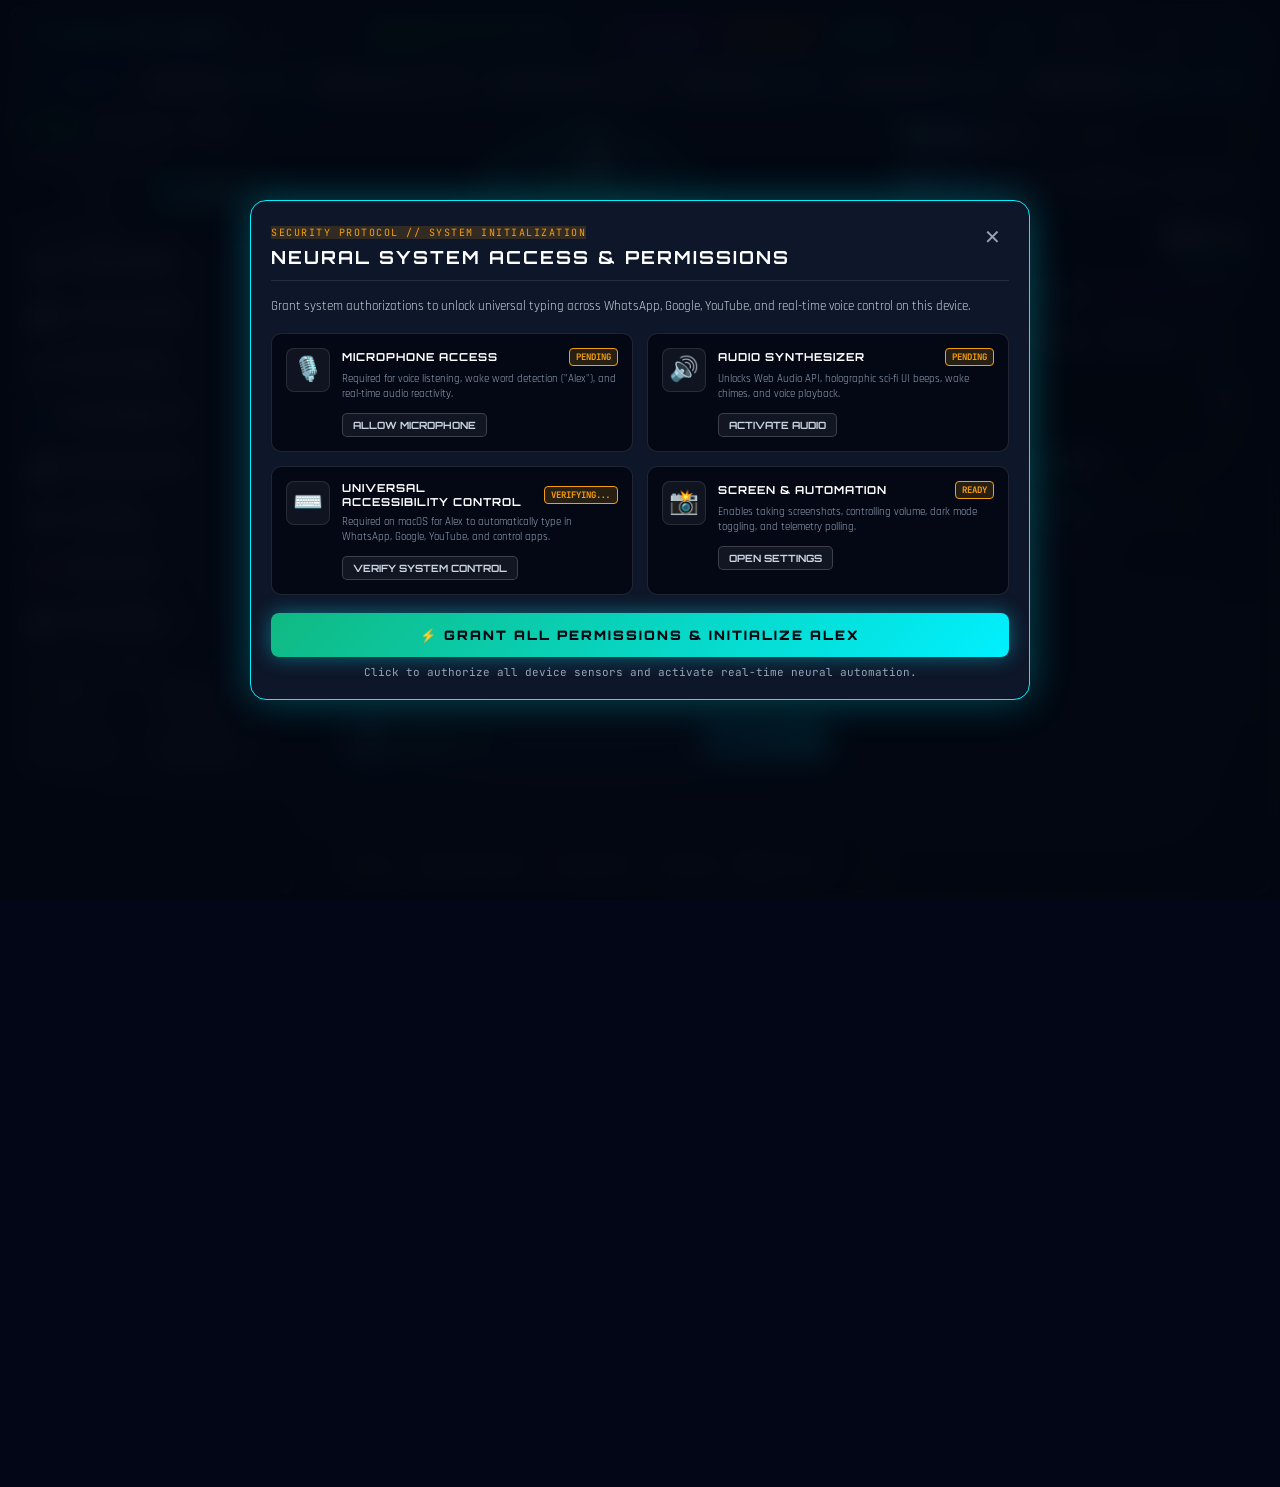
==== commit 9163cf78: "Enhance with cyberpunk hacker HUD theme, ambient matrix digital rain, and full-screen edge-to-edge l" ====
--- a/templates/index.html
+++ b/templates/index.html
@@ -15,26 +15,29 @@
   <script src="https://cdn.jsdelivr.net/npm/chart.js"></script>
 </head>
 <body>
+  <!-- Ambient Matrix Digital Rain Background Layer -->
+  <canvas id="matrixRainCanvas" class="matrix-rain-canvas"></canvas>
+
   <div class="hud-scanlines"></div>
   <div class="hud-vignette"></div>
 
   <!-- Main Container -->
   <div class="alex-container">
     
-    <!-- Top Telemetry Header -->
+    <!-- Top Cyber Telemetry Header -->
     <header class="hud-header">
       <div class="header-left">
         <div class="logo-group">
-          <div class="cyber-badge">V-AI</div>
+          <div class="cyber-badge">[SYS_ROOT]</div>
           <h1 class="hud-title">A.L.E.X.</h1>
-          <span class="hud-subtitle">NEURAL CONTROLLER</span>
+          <span class="hud-subtitle">CYBERNETIC COCKPIT v4.2</span>
         </div>
       </div>
 
       <div class="header-center">
         <div class="status-pill" id="statusPill">
           <span class="pulsing-orb"></span>
-          <span id="statusText">ALEX ONLINE // CALL ME ANYTIME</span>
+          <span id="statusText">ROOT ACCESS DEPLOYED // ACTIVE</span>
         </div>
       </div>
 
@@ -42,37 +45,34 @@
         <!-- Target Device Toggle: Phone vs Laptop -->
         <button class="nav-btn target-device-btn" id="targetDeviceBtn" title="Toggle Execution Target (Phone vs Laptop)">
           <span class="btn-icon" id="targetDeviceIcon">📱</span>
-          <span id="targetDeviceLabel">TARGET: PHONE</span>
+          <span id="targetDeviceLabel">PHONE</span>
         </button>
 
-        <!-- Access Controls: Permissions, Phone Link, Charts & Texting -->
+        <!-- Access Controls: Permissions & Phone Link -->
         <button class="nav-btn permissions-btn" id="openPermissionsBtn" title="System Access & Neural Permissions">
           <span class="btn-icon">🛡️</span>
-          <span id="permBtnText">SYSTEM ACCESS</span>
+          <span id="permBtnText">ACCESS</span>
         </button>
         <button class="nav-btn phone-link-btn" id="openShareBtn" title="Get Public Phone Link & QR Code">
           <span class="btn-icon">🌐</span>
-          <span>PHONE LINK</span>
+          <span>LINK</span>
         </button>
-        <button class="nav-btn" id="openChartsBtn" title="Open Charts Dashboard">
-          <span class="btn-icon">📊</span>
-          <span>CHARTS</span>
-        </button>
-        <button class="nav-btn stocks-nav-btn" id="openStocksBtn" title="Live Stock & Crypto Market Intelligence">
-          <span class="btn-icon">📈</span>
-          <span>STOCKS</span>
-        </button>
-        <button class="nav-btn" id="openCommsBtn" title="Open Texting & Messaging Hub">
-          <span class="btn-icon">💬</span>
-          <span>TEXT OTHERS</span>
-        </button>
-
+
+        <!-- Hidden Compatibility Targets for Legacy Scripts -->
+        <button class="nav-btn" id="openChartsBtn" style="display:none;"></button>
+        <button class="nav-btn" id="openStocksBtn" style="display:none;"></button>
+        <button class="nav-btn" id="openCommsBtn" style="display:none;"></button>
+
+        <div class="telemetry-badge" id="cpuBadge" title="CPU Core Activity">
+          <span class="icon">⚡</span>
+          <span id="cpuVal">CPU: 24%</span>
+        </div>
         <div class="telemetry-badge uplink-badge" id="uplinkBadge" title="Live Server Uplink Latency">
           <span class="uplink-dot"></span>
           <span id="pingVal">LIVE: 14ms</span>
         </div>
         <div class="telemetry-badge" id="batteryBadge">
-          <span class="icon">⚡</span>
+          <span class="icon">🔋</span>
           <span id="batteryVal">BAT: --%</span>
         </div>
         <div class="telemetry-badge" id="clockBadge">
@@ -254,21 +254,26 @@
       <!-- MIDDLE: ALEX IN MIDDLE CIRCLE (ANIMATED & SIMPLE)         -->
       <!-- ========================================================= -->
       <main class="hud-panel hud-center-stage" id="hudCenterStage">
-        <!-- Animated Middle Circle Stage -->
+        <!-- Animated Middle Circle Stage with Cybernetic Graticules -->
         <div class="alex-middle-circle-container">
-          <!-- Multi-Layered Rotating Astrolabe Cyber Rings -->
-          <div class="cyber-orbit-ring ring-outer"></div>
+          <!-- Multi-Layered Rotating Astrolabe Cyber Rings with Hacker Graticules -->
+          <div class="cyber-orbit-ring ring-outer">
+            <span class="graticule-deg deg-0">000°</span>
+            <span class="graticule-deg deg-90">090°</span>
+            <span class="graticule-deg deg-180">180°</span>
+            <span class="graticule-deg deg-270">270°</span>
+          </div>
           <div class="cyber-orbit-ring ring-middle"></div>
           <div class="cyber-orbit-ring ring-inner"></div>
 
           <!-- Quantum Particle Reactor Canvas -->
           <canvas id="particleCanvas" class="alex-particle-canvas"></canvas>
 
-          <!-- Middle Holographic Core -->
+          <!-- Middle Holographic Core Disc -->
           <div class="alex-core-disc" id="alexCoreDisc">
             <div class="core-radial-pulse"></div>
             <div class="core-brand-name">A.L.E.X.</div>
-            <div class="core-status-tag" id="coreStatus">AI WAKE: "ALEX"</div>
+            <div class="core-status-tag" id="coreStatus">ROOT: ARMED & READY</div>
             <div class="core-freq-indicator" id="coreFrequency">84.2 GHz</div>
           </div>
         </div>
@@ -299,22 +304,22 @@
             <span class="orb-pulse-ring ring-1"></span>
             <span class="orb-pulse-ring ring-2"></span>
             <span class="orb-mic-icon">🎙️</span>
-            <span class="orb-btn-label" id="micBtnLabel">TAP TO TALK TO ALEX</span>
+            <span class="orb-btn-label" id="micBtnLabel">INITIALIZE VOICE PROTOCOL</span>
           </button>
         </div>
 
-        <!-- Streamlined Command Input Bar -->
+        <!-- Streamlined Cyber Terminal Input Bar -->
         <form id="commandForm" class="command-box">
           <button type="button" class="inline-mic-btn" id="inlineMicBtn" title="Speak Voice Command">🎙️</button>
-          <span class="prompt-arrow">❯</span>
+          <span class="terminal-hacker-prompt">root@alex:~#</span>
           <input 
             type="text" 
             id="commandInput" 
-            placeholder="Talk or type (e.g. 'details of Apple', 'who is CEO of Tesla')..." 
+            placeholder="Run terminal command or ask ('details of Nvidia', 'who is CEO of Tesla')..." 
             autocomplete="off"
           />
           <button type="submit" class="send-btn">
-            <span>EXECUTE</span>
+            <span>[ EXECUTE ]</span>
             <span class="btn-glow"></span>
           </button>
         </form>
--- a/static/style.css
+++ b/static/style.css
@@ -1,11 +1,13 @@
 :root {
-  --bg-color: #030712;
-  --panel-bg: rgba(15, 23, 42, 0.8);
-  --panel-border: rgba(56, 189, 248, 0.3);
+  --bg-color: #020617;
+  --panel-bg: rgba(6, 11, 25, 0.84);
+  --panel-border: rgba(0, 240, 255, 0.28);
+  --hacker-green: #00ff66;
+  --hacker-green-glow: rgba(0, 255, 102, 0.5);
   --cyan-glow: #00f0ff;
   --cyan-subtle: rgba(0, 240, 255, 0.15);
   --purple-glow: #a855f7;
-  --green-glow: #10b981;
+  --green-glow: #00ff66;
   --amber-glow: #f59e0b;
   --text-main: #f8fafc;
   --text-muted: #94a3b8;
@@ -21,29 +23,24 @@
   user-select: none;
 }
 
-html {
-  width: 100%;
-  height: 100%;
-  -webkit-text-size-adjust: 100%;
-}
-
-body {
-  width: 100%;
-  min-height: 100vh;
-  min-height: 100dvh;
+html, body {
+  width: 100vw;
+  height: 100vh;
+  height: 100dvh;
+  margin: 0;
+  padding: 0;
+  overflow: hidden; /* Perfect edge-to-edge full screen fit */
   background-color: var(--bg-color);
   color: var(--text-main);
   font-family: var(--font-body);
-  overflow-x: hidden;
-  overflow-y: auto;
   position: relative;
-  -webkit-overflow-scrolling: touch;
+  -webkit-text-size-adjust: 100%;
   background-image: 
-    radial-gradient(circle at 50% 35%, rgba(0, 240, 255, 0.14) 0%, transparent 65%),
-    radial-gradient(circle at 80% 80%, rgba(168, 85, 247, 0.1) 0%, transparent 50%),
+    radial-gradient(circle at 50% 35%, rgba(0, 240, 255, 0.12) 0%, transparent 65%),
+    radial-gradient(circle at 80% 80%, rgba(0, 255, 102, 0.08) 0%, transparent 50%),
     linear-gradient(rgba(0, 240, 255, 0.04) 1px, transparent 1px),
     linear-gradient(90deg, rgba(0, 240, 255, 0.04) 1px, transparent 1px);
-  background-size: 100% 100%, 100% 100%, 40px 40px, 40px 40px;
+  background-size: 100% 100%, 100% 100%, 36px 36px, 36px 36px;
   animation: cyberGridDrift 24s linear infinite;
 }
 
@@ -52,8 +49,20 @@
     background-position: 50% 35%, 80% 80%, 0 0, 0 0;
   }
   100% {
-    background-position: 50% 35%, 80% 80%, 40px 40px, 40px 40px;
-  }
+    background-position: 50% 35%, 80% 80%, 36px 36px, 36px 36px;
+  }
+}
+
+/* Ambient Matrix Digital Rain Canvas Layer */
+.matrix-rain-canvas {
+  position: fixed;
+  top: 0;
+  left: 0;
+  width: 100vw;
+  height: 100vh;
+  pointer-events: none;
+  z-index: 1;
+  opacity: 0.18;
 }
 
 /* Scanline and Vignette Effects */
@@ -65,14 +74,14 @@
   height: 100%;
   background: repeating-linear-gradient(
     0deg,
-    rgba(0, 0, 0, 0.12),
-    rgba(0, 0, 0, 0.12) 1px,
+    rgba(0, 0, 0, 0.14),
+    rgba(0, 0, 0, 0.14) 1px,
     transparent 1px,
     transparent 2px
   );
   pointer-events: none;
   z-index: 100;
-  opacity: 0.6;
+  opacity: 0.65;
 }
 
 .hud-vignette {
@@ -81,25 +90,27 @@
   left: 0;
   width: 100%;
   height: 100%;
-  box-shadow: inset 0 0 120px rgba(0, 0, 0, 0.9);
+  box-shadow: inset 0 0 140px rgba(0, 0, 0, 0.95);
   pointer-events: none;
   z-index: 99;
 }
 
-/* Master Container */
+/* Master Container: Edge-to-Edge Full Screen Fit */
 .alex-container,
 .jarvis-container {
   display: flex;
   flex-direction: column;
-  min-height: 100vh;
-  min-height: 100dvh;
-  max-width: 1280px;
-  margin: 0 auto;
-  padding: 12px 18px;
+  width: 100vw;
+  height: 100vh;
+  height: 100dvh;
+  max-width: 100%;
+  margin: 0;
+  padding: 6px 10px;
   position: relative;
   z-index: 10;
-  gap: 10px;
-  justify-content: space-between;
+  gap: 6px;
+  overflow: hidden;
+  box-sizing: border-box;
 }
 
 /* Header */
@@ -107,14 +118,15 @@
   display: flex;
   justify-content: space-between;
   align-items: center;
-  padding: 10px 18px;
+  padding: 6px 14px;
   background: var(--panel-bg);
   border: 1px solid var(--panel-border);
-  border-radius: 12px;
+  border-radius: 10px;
   backdrop-filter: blur(16px);
   box-shadow: 0 4px 24px rgba(0, 240, 255, 0.12);
-  gap: 12px;
+  gap: 10px;
   position: relative;
+  flex-shrink: 0;
   animation: cyberBorderGlow 4.5s infinite alternate ease-in-out;
 }
 
@@ -2430,41 +2442,76 @@
   box-shadow: 0 0 12px rgba(0, 240, 255, 0.35);
 }
 
-/* Master 3-Column Grid */
+/* Master 3-Column Grid: Full Screen Edge-to-Edge */
 .hud-cockpit-grid {
   display: grid;
-  grid-template-columns: 280px minmax(360px, 1fr) 380px;
-  gap: 12px;
-  min-height: calc(100vh - 128px);
-  margin-bottom: 8px;
+  grid-template-columns: 285px 1fr 390px;
+  gap: 10px;
+  flex: 1;
+  min-height: 0;
+  height: 100%;
+  overflow: hidden;
+  margin-bottom: 0;
   align-items: stretch;
 }
 
 /* General Panel Frame */
 .hud-panel {
-  background: rgba(10, 15, 29, 0.88);
-  border: 1.5px solid rgba(0, 240, 255, 0.18);
-  border-radius: 14px;
+  background: rgba(6, 11, 25, 0.88);
+  border: 1px solid rgba(0, 240, 255, 0.22);
+  border-radius: 12px;
   backdrop-filter: blur(20px);
-  box-shadow: 0 4px 28px rgba(0, 0, 0, 0.55);
+  box-shadow: 0 4px 30px rgba(0, 0, 0, 0.7), inset 0 0 15px rgba(0, 240, 255, 0.03);
   display: flex;
   flex-direction: column;
   position: relative;
   overflow: hidden;
+  height: 100%;
+  min-height: 0;
   transition: border-color 0.3s ease, box-shadow 0.3s ease;
 }
 
 .hud-panel:hover {
-  border-color: rgba(0, 240, 255, 0.35);
+  border-color: rgba(0, 240, 255, 0.45);
+  box-shadow: 0 4px 34px rgba(0, 240, 255, 0.15);
+}
+
+/* Cyber Hacker Corner Brackets on all Panels */
+.hud-panel::before,
+.hud-panel::after {
+  content: '';
+  position: absolute;
+  width: 10px;
+  height: 10px;
+  border-color: var(--cyan-glow);
+  border-style: solid;
+  pointer-events: none;
+  z-index: 5;
+  opacity: 0.8;
+}
+
+.hud-panel::before {
+  top: 0;
+  left: 0;
+  border-width: 2px 0 0 2px;
+  border-top-left-radius: 12px;
+}
+
+.hud-panel::after {
+  bottom: 0;
+  right: 0;
+  border-width: 0 2px 2px 0;
+  border-bottom-right-radius: 12px;
 }
 
 .panel-header {
   display: flex;
   justify-content: space-between;
   align-items: center;
-  padding: 10px 14px;
-  background: rgba(0, 0, 0, 0.4);
+  padding: 8px 12px;
+  background: rgba(0, 0, 0, 0.5);
   border-bottom: 1px solid rgba(255, 255, 255, 0.08);
+  flex-shrink: 0;
 }
 
 .panel-title-group {
@@ -2478,16 +2525,17 @@
   font-size: 9px;
   font-weight: 800;
   padding: 2px 5px;
-  background: rgba(0, 240, 255, 0.15);
-  border: 1px solid var(--cyan-glow);
-  color: var(--cyan-glow);
+  background: rgba(0, 255, 102, 0.15);
+  border: 1px solid var(--hacker-green);
+  color: var(--hacker-green);
   border-radius: 3px;
   letter-spacing: 1px;
+  text-shadow: 0 0 6px var(--hacker-green-glow);
 }
 
 .panel-title {
   font-family: var(--font-display);
-  font-size: 13px;
+  font-size: 12px;
   font-weight: 800;
   letter-spacing: 1.5px;
   color: #ffffff;
@@ -2497,8 +2545,8 @@
   width: 7px;
   height: 7px;
   border-radius: 50%;
-  background: #10b981;
-  box-shadow: 0 0 8px #10b981;
+  background: var(--hacker-green);
+  box-shadow: 0 0 8px var(--hacker-green);
   animation: pulseOrb 1.5s infinite ease-in-out;
 }
 
@@ -2506,16 +2554,18 @@
  * LEFT PANEL: OPTIONS & CONTROLS
  * ------------------------------------------------------------- */
 .hud-left-panel {
-  max-height: calc(100vh - 128px);
+  height: 100%;
+  min-height: 0;
 }
 
 .left-panel-content {
   flex: 1;
+  min-height: 0;
   overflow-y: auto;
-  padding: 12px;
+  padding: 10px;
   display: flex;
   flex-direction: column;
-  gap: 14px;
+  gap: 12px;
 }
 
 .left-panel-content::-webkit-scrollbar {
@@ -2691,13 +2741,13 @@
 
 /* Middle Circle Container */
 .alex-middle-circle-container {
-  width: 260px;
-  height: 260px;
+  width: 250px;
+  height: 250px;
   position: relative;
   display: flex;
   align-items: center;
   justify-content: center;
-  margin-top: 6px;
+  margin: 0 auto;
 }
 
 /* Multi-Layered Rotating Astrolabe Cyber Rings */
@@ -2710,23 +2760,38 @@
 .ring-outer {
   width: 100%;
   height: 100%;
-  border: 1.5px dashed rgba(0, 240, 255, 0.55);
+  border: 1.5px dashed rgba(0, 255, 102, 0.65);
   animation: orbitRotateClockwise 28s linear infinite;
-  box-shadow: 0 0 24px rgba(0, 240, 255, 0.25), inset 0 0 20px rgba(0, 240, 255, 0.1);
-}
+  box-shadow: 0 0 24px rgba(0, 255, 102, 0.3), inset 0 0 20px rgba(0, 240, 255, 0.1);
+}
+
+/* Hacker Degree Graticules */
+.graticule-deg {
+  position: absolute;
+  font-family: var(--font-mono);
+  font-size: 8px;
+  font-weight: 700;
+  color: var(--hacker-green);
+  text-shadow: 0 0 6px var(--hacker-green-glow);
+  pointer-events: none;
+}
+.deg-0 { top: 4px; left: 50%; transform: translateX(-50%); }
+.deg-90 { right: 4px; top: 50%; transform: translateY(-50%); }
+.deg-180 { bottom: 4px; left: 50%; transform: translateX(-50%); }
+.deg-270 { left: 4px; top: 50%; transform: translateY(-50%); }
 
 .ring-middle {
   width: 86%;
   height: 86%;
-  border: 1.5px dotted rgba(168, 85, 247, 0.6);
+  border: 1.5px dotted rgba(0, 240, 255, 0.6);
   animation: orbitRotateCounter 18s linear infinite;
-  box-shadow: 0 0 16px rgba(168, 85, 247, 0.2);
+  box-shadow: 0 0 16px rgba(0, 240, 255, 0.2);
 }
 
 .ring-inner {
   width: 72%;
   height: 72%;
-  border: 1px solid rgba(56, 189, 248, 0.4);
+  border: 1px solid rgba(0, 255, 102, 0.45);
   animation: coreRadialBreathing 3.5s ease-in-out infinite alternate;
 }
 
@@ -2759,16 +2824,16 @@
 
 /* Central Glowing Core Disc */
 .alex-core-disc {
-  width: 136px;
-  height: 136px;
+  width: 130px;
+  height: 130px;
   border-radius: 50%;
-  background: radial-gradient(circle, rgba(0, 240, 255, 0.35) 0%, rgba(15, 23, 42, 0.95) 75%);
-  border: 1.5px solid var(--cyan-glow);
+  background: radial-gradient(circle, rgba(0, 255, 102, 0.25) 0%, rgba(6, 11, 25, 0.95) 75%);
+  border: 1.5px solid var(--hacker-green);
   display: flex;
   flex-direction: column;
   align-items: center;
   justify-content: center;
-  box-shadow: 0 0 35px rgba(0, 240, 255, 0.5), inset 0 0 20px rgba(0, 240, 255, 0.25);
+  box-shadow: 0 0 35px var(--hacker-green-glow), inset 0 0 20px rgba(0, 240, 255, 0.25);
   position: relative;
   z-index: 5;
   text-align: center;
@@ -2779,12 +2844,12 @@
 
 .alex-core-disc:hover {
   transform: scale(1.05);
-  box-shadow: 0 0 50px rgba(0, 240, 255, 0.7);
+  box-shadow: 0 0 50px rgba(0, 255, 102, 0.7);
 }
 
 @keyframes coreDiscPulse {
-  0% { box-shadow: 0 0 30px rgba(0, 240, 255, 0.45); }
-  100% { box-shadow: 0 0 45px rgba(168, 85, 247, 0.65); border-color: rgba(168, 85, 247, 0.85); }
+  0% { box-shadow: 0 0 28px rgba(0, 255, 102, 0.45); border-color: var(--hacker-green); }
+  100% { box-shadow: 0 0 45px rgba(0, 240, 255, 0.65); border-color: var(--cyan-glow); }
 }
 
 .core-radial-pulse {
@@ -2792,7 +2857,7 @@
   width: 100%;
   height: 100%;
   border-radius: 50%;
-  border: 1px solid var(--cyan-glow);
+  border: 1px solid var(--hacker-green);
   animation: pulseCoreRipple 2s infinite ease-out;
   pointer-events: none;
 }
@@ -2804,18 +2869,18 @@
 
 .core-brand-name {
   font-family: var(--font-display);
-  font-size: 20px;
+  font-size: 19px;
   font-weight: 900;
   letter-spacing: 3px;
   color: #ffffff;
-  text-shadow: 0 0 14px var(--cyan-glow);
+  text-shadow: 0 0 14px var(--hacker-green-glow);
 }
 
 .core-status-tag {
   font-family: var(--font-mono);
   font-size: 9px;
   font-weight: 700;
-  color: var(--green-glow);
+  color: var(--hacker-green);
   margin-top: 2px;
   letter-spacing: 1px;
 }
@@ -2837,7 +2902,7 @@
   margin: 0;
 }
 
-/* Dedicated Big Voice Button */
+/* Dedicated Big Hacker Voice Button */
 .alex-voice-orb-wrapper {
   width: 100%;
   display: flex;
@@ -2845,20 +2910,20 @@
 }
 
 .alex-talk-orb-btn {
-  background: linear-gradient(135deg, rgba(0, 240, 255, 0.22), rgba(168, 85, 247, 0.28));
-  border: 1.5px solid var(--cyan-glow);
+  background: linear-gradient(135deg, rgba(0, 255, 102, 0.18), rgba(0, 240, 255, 0.22));
+  border: 1.5px solid var(--hacker-green);
   color: #ffffff;
-  padding: 10px 22px;
+  padding: 8px 22px;
   border-radius: 28px;
   font-family: var(--font-display);
-  font-size: 12px;
+  font-size: 11px;
   font-weight: 900;
   letter-spacing: 1.5px;
   cursor: pointer;
   display: flex;
   align-items: center;
   gap: 10px;
-  box-shadow: 0 0 20px rgba(0, 240, 255, 0.4);
+  box-shadow: 0 0 20px rgba(0, 255, 102, 0.35);
   position: relative;
   transition: all 0.25s ease;
   overflow: hidden;
@@ -2866,14 +2931,14 @@
 
 .alex-talk-orb-btn:hover {
   transform: translateY(-2px);
-  box-shadow: 0 0 30px rgba(0, 240, 255, 0.7);
-  background: linear-gradient(135deg, rgba(0, 240, 255, 0.35), rgba(168, 85, 247, 0.45));
+  box-shadow: 0 0 30px rgba(0, 255, 102, 0.65);
+  background: linear-gradient(135deg, rgba(0, 255, 102, 0.32), rgba(0, 240, 255, 0.35));
 }
 
 .alex-talk-orb-btn.listening {
-  border-color: #10b981;
-  background: linear-gradient(135deg, rgba(16, 185, 129, 0.3), rgba(0, 240, 255, 0.3));
-  box-shadow: 0 0 28px rgba(16, 185, 129, 0.6);
+  border-color: var(--hacker-green);
+  background: linear-gradient(135deg, rgba(0, 255, 102, 0.35), rgba(0, 240, 255, 0.3));
+  box-shadow: 0 0 28px rgba(0, 255, 102, 0.65);
   animation: pulseTalkBtn 1.2s infinite ease-in-out;
 }
 
@@ -2895,7 +2960,18 @@
 }
 
 .orb-mic-icon {
-  font-size: 16px;
+  font-size: 15px;
+}
+
+/* Terminal Command Box */
+.terminal-hacker-prompt {
+  font-family: var(--font-mono);
+  font-size: 11px;
+  font-weight: 700;
+  color: var(--hacker-green);
+  text-shadow: 0 0 8px var(--hacker-green-glow);
+  white-space: nowrap;
+  letter-spacing: 0.5px;
 }
 
 /* Quick Pills Under Input */
@@ -2930,7 +3006,8 @@
  * RIGHT PANEL: SHOW DETAILS OF COMPANIES & TELEMETRY
  * ------------------------------------------------------------- */
 .hud-right-panel {
-  max-height: calc(100vh - 128px);
+  height: 100%;
+  min-height: 0;
 }
 
 .right-panel-header {
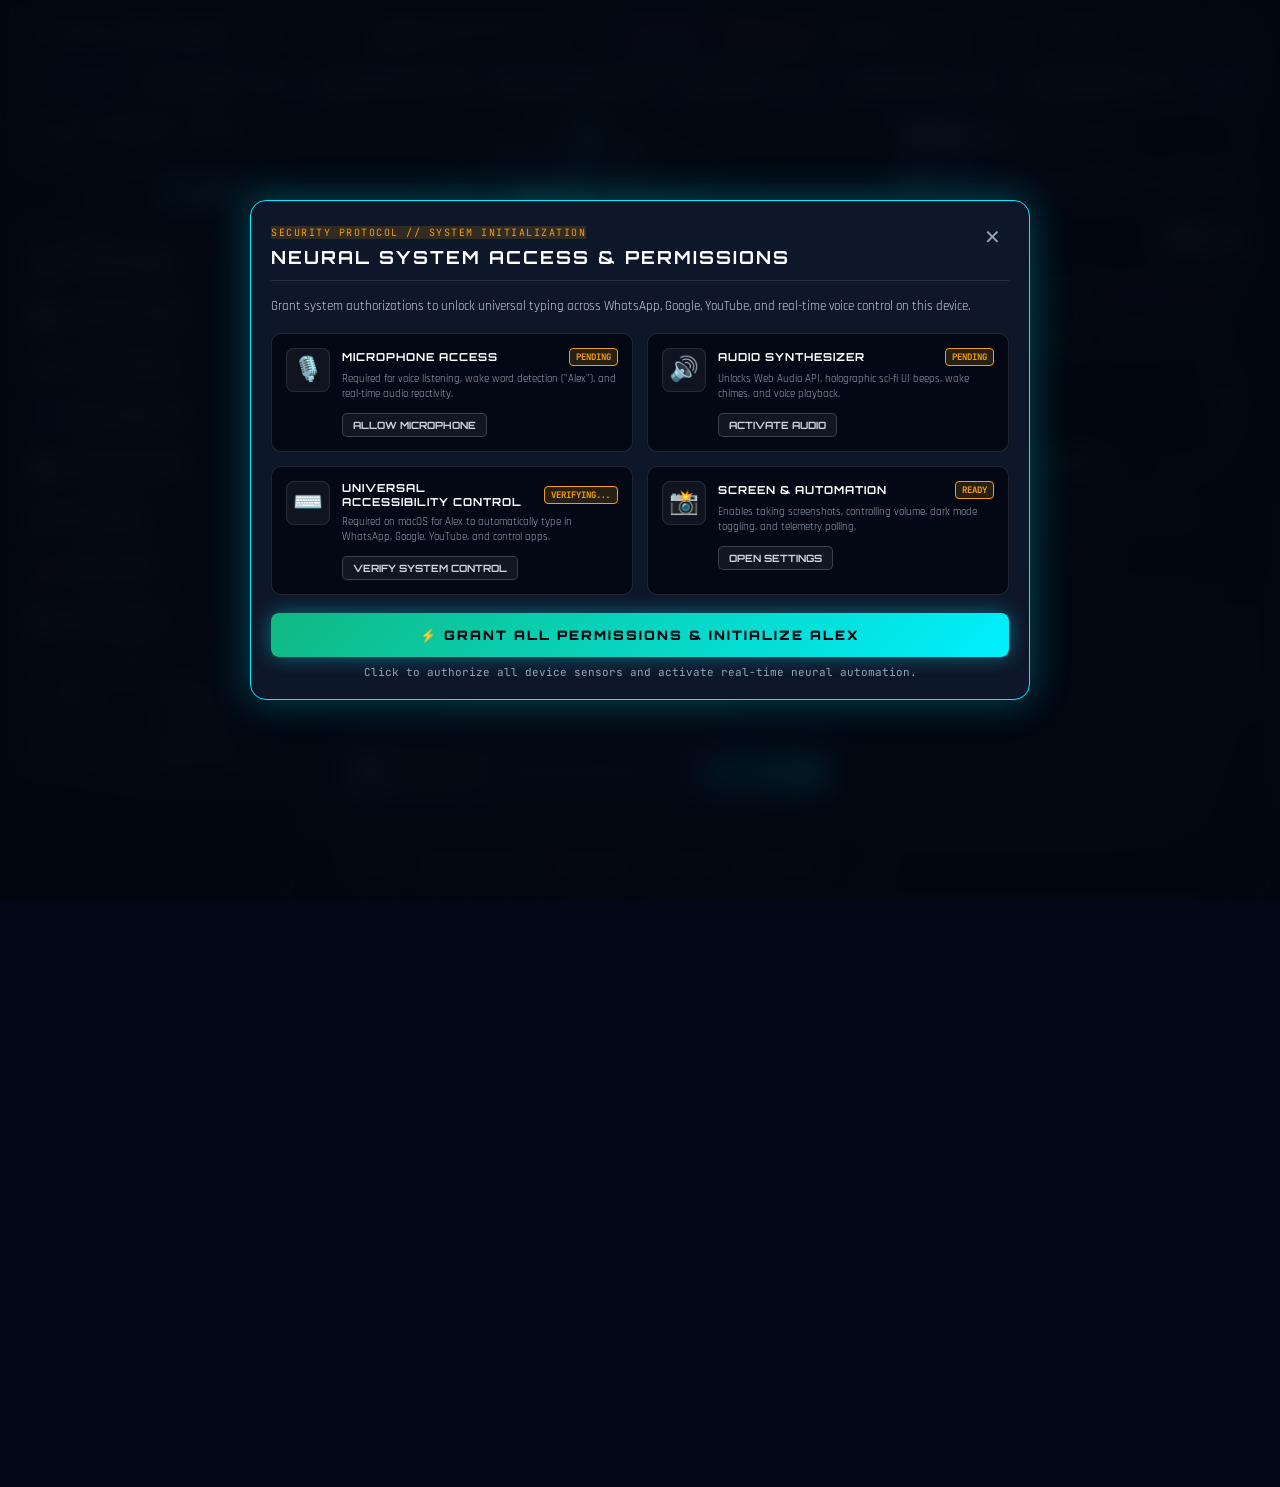
==== commit 6c014dad: "Enhance Alex center circle into scaled multi-tier cyber astrolabe with dynamic particles, degree gra" ====
--- a/templates/index.html
+++ b/templates/index.html
@@ -254,16 +254,34 @@
       <!-- MIDDLE: ALEX IN MIDDLE CIRCLE (ANIMATED & SIMPLE)         -->
       <!-- ========================================================= -->
       <main class="hud-panel hud-center-stage" id="hudCenterStage">
-        <!-- Animated Middle Circle Stage with Cybernetic Graticules -->
-        <div class="alex-middle-circle-container">
-          <!-- Multi-Layered Rotating Astrolabe Cyber Rings with Hacker Graticules -->
+        <!-- Animated Middle Circle Stage with Multi-Tier Cybernetic Astrolabe -->
+        <div class="alex-middle-circle-container" id="alexMiddleCircleContainer" title="Click to Talk to Alex">
+          <!-- Ring 1: Outer Cardinal Orbital Ring with 8 Degree Graticules and Satellites -->
           <div class="cyber-orbit-ring ring-outer">
             <span class="graticule-deg deg-0">000°</span>
+            <span class="graticule-deg deg-45">045°</span>
             <span class="graticule-deg deg-90">090°</span>
+            <span class="graticule-deg deg-135">135°</span>
             <span class="graticule-deg deg-180">180°</span>
+            <span class="graticule-deg deg-225">225°</span>
             <span class="graticule-deg deg-270">270°</span>
-          </div>
-          <div class="cyber-orbit-ring ring-middle"></div>
+            <span class="graticule-deg deg-315">315°</span>
+            <span class="orbital-satellite sat-1"></span>
+            <span class="orbital-satellite sat-2"></span>
+          </div>
+
+          <!-- Ring 2: Segmented Cyber Tech Brackets -->
+          <div class="cyber-orbit-ring ring-segmented">
+            <span class="bracket-tag tag-top">[ SYS_ACTV ]</span>
+            <span class="bracket-tag tag-right">[ 0x7F4A ]</span>
+            <span class="bracket-tag tag-bottom">[ Q-CORE ]</span>
+            <span class="bracket-tag tag-left">[ 256-BIT ]</span>
+          </div>
+
+          <!-- Ring 3: Counter-Rotating Fine Chronometer Bezel -->
+          <div class="cyber-orbit-ring ring-chrono"></div>
+
+          <!-- Ring 4: Harmonic Neon Plasma Containment -->
           <div class="cyber-orbit-ring ring-inner"></div>
 
           <!-- Quantum Particle Reactor Canvas -->
@@ -272,9 +290,14 @@
           <!-- Middle Holographic Core Disc -->
           <div class="alex-core-disc" id="alexCoreDisc">
             <div class="core-radial-pulse"></div>
+            <div class="core-aperture-iris"></div>
+            <div class="core-hud-bracket left">[</div>
+            <div class="core-hud-bracket right">]</div>
+            
             <div class="core-brand-name">A.L.E.X.</div>
+            <div class="core-neural-subtitle">QUANTUM NEURAL CORE</div>
             <div class="core-status-tag" id="coreStatus">ROOT: ARMED & READY</div>
-            <div class="core-freq-indicator" id="coreFrequency">84.2 GHz</div>
+            <div class="core-freq-indicator" id="coreFrequency">84.2 GHz • FLUX: 99.8%</div>
           </div>
         </div>
 
--- a/static/style.css
+++ b/static/style.css
@@ -2741,13 +2741,19 @@
 
 /* Middle Circle Container */
 .alex-middle-circle-container {
-  width: 250px;
-  height: 250px;
+  width: clamp(310px, 34vw, 385px);
+  height: clamp(310px, 34vw, 385px);
   position: relative;
   display: flex;
   align-items: center;
   justify-content: center;
   margin: 0 auto;
+  cursor: pointer;
+  transition: transform 0.4s cubic-bezier(0.16, 1, 0.3, 1);
+}
+
+.alex-middle-circle-container:hover {
+  transform: scale(1.02);
 }
 
 /* Multi-Layered Rotating Astrolabe Cyber Rings */
@@ -2757,42 +2763,117 @@
   pointer-events: none;
 }
 
+/* Ring 1: Outer Cardinal Orbital Ring */
 .ring-outer {
   width: 100%;
   height: 100%;
   border: 1.5px dashed rgba(0, 255, 102, 0.65);
-  animation: orbitRotateClockwise 28s linear infinite;
-  box-shadow: 0 0 24px rgba(0, 255, 102, 0.3), inset 0 0 20px rgba(0, 240, 255, 0.1);
-}
-
-/* Hacker Degree Graticules */
+  animation: orbitRotateClockwise 36s linear infinite;
+  box-shadow: 0 0 28px rgba(0, 255, 102, 0.3), inset 0 0 24px rgba(0, 240, 255, 0.12);
+  display: flex;
+  align-items: center;
+  justify-content: center;
+}
+
+/* 8 Hacker Degree Graticules */
 .graticule-deg {
   position: absolute;
   font-family: var(--font-mono);
+  font-size: 8.5px;
+  font-weight: 800;
+  color: var(--hacker-green);
+  text-shadow: 0 0 8px var(--hacker-green-glow);
+  letter-spacing: 0.5px;
+  pointer-events: none;
+  background: rgba(6, 11, 25, 0.7);
+  padding: 1px 3.5px;
+  border-radius: 2px;
+}
+.deg-0   { top: 5px; left: 50%; transform: translateX(-50%); }
+.deg-45  { top: 12.5%; right: 12.5%; }
+.deg-90  { right: 5px; top: 50%; transform: translateY(-50%); }
+.deg-135 { bottom: 12.5%; right: 12.5%; }
+.deg-180 { bottom: 5px; left: 50%; transform: translateX(-50%); }
+.deg-225 { bottom: 12.5%; left: 12.5%; }
+.deg-270 { left: 5px; top: 50%; transform: translateY(-50%); }
+.deg-315 { top: 12.5%; left: 12.5%; }
+
+/* Orbital Satellites */
+.orbital-satellite {
+  position: absolute;
+  width: 9px;
+  height: 9px;
+  border-radius: 50%;
+  background: #00ffff;
+  box-shadow: 0 0 12px #00ffff, 0 0 20px rgba(0, 255, 102, 0.8);
+  pointer-events: none;
+}
+.sat-1 {
+  top: -4.5px;
+  left: 50%;
+  transform: translateX(-50%);
+  border: 1.5px solid #ffffff;
+}
+.sat-2 {
+  bottom: -4.5px;
+  left: 50%;
+  transform: translateX(-50%);
+  background: var(--hacker-green);
+  box-shadow: 0 0 12px var(--hacker-green), 0 0 20px #00ffff;
+  border: 1.5px solid #ffffff;
+}
+
+/* Ring 2: Segmented Cyber Tech Brackets */
+.ring-segmented {
+  width: 87%;
+  height: 87%;
+  border: 1px dashed rgba(0, 240, 255, 0.5);
+  animation: orbitRotateCounter 26s linear infinite;
+  box-shadow: 0 0 18px rgba(0, 240, 255, 0.22);
+  display: flex;
+  align-items: center;
+  justify-content: center;
+}
+
+.bracket-tag {
+  position: absolute;
+  font-family: var(--font-mono);
   font-size: 8px;
-  font-weight: 700;
-  color: var(--hacker-green);
-  text-shadow: 0 0 6px var(--hacker-green-glow);
+  font-weight: 800;
+  color: var(--cyan-glow);
+  text-shadow: 0 0 6px var(--cyan-glow);
+  background: rgba(6, 11, 25, 0.88);
+  padding: 1.5px 5px;
+  border-radius: 3px;
+  letter-spacing: 1px;
+  border: 0.5px solid rgba(0, 240, 255, 0.35);
   pointer-events: none;
 }
-.deg-0 { top: 4px; left: 50%; transform: translateX(-50%); }
-.deg-90 { right: 4px; top: 50%; transform: translateY(-50%); }
-.deg-180 { bottom: 4px; left: 50%; transform: translateX(-50%); }
-.deg-270 { left: 4px; top: 50%; transform: translateY(-50%); }
-
-.ring-middle {
-  width: 86%;
-  height: 86%;
-  border: 1.5px dotted rgba(0, 240, 255, 0.6);
-  animation: orbitRotateCounter 18s linear infinite;
-  box-shadow: 0 0 16px rgba(0, 240, 255, 0.2);
-}
-
+.tag-top    { top: -7px; left: 50%; transform: translateX(-50%); }
+.tag-right  { right: -12px; top: 50%; transform: translateY(-50%); }
+.tag-bottom { bottom: -7px; left: 50%; transform: translateX(-50%); }
+.tag-left   { left: -12px; top: 50%; transform: translateY(-50%); }
+
+/* Ring 3: Counter-Rotating Fine Chronometer Bezel */
+.ring-chrono {
+  width: 76%;
+  height: 76%;
+  border: 1.5px solid rgba(0, 255, 102, 0.35);
+  border-top-color: var(--hacker-green);
+  border-bottom-color: var(--cyan-glow);
+  border-left-color: transparent;
+  border-right-color: transparent;
+  animation: orbitRotateClockwise 16s cubic-bezier(0.4, 0, 0.2, 1) infinite;
+  box-shadow: inset 0 0 16px rgba(0, 255, 102, 0.18);
+}
+
+/* Ring 4: Harmonic Neon Plasma Containment */
 .ring-inner {
-  width: 72%;
-  height: 72%;
-  border: 1px solid rgba(0, 255, 102, 0.45);
+  width: 65%;
+  height: 65%;
+  border: 1.5px dotted rgba(0, 255, 102, 0.55);
   animation: coreRadialBreathing 3.5s ease-in-out infinite alternate;
+  box-shadow: 0 0 14px rgba(0, 255, 102, 0.2);
 }
 
 @keyframes orbitRotateClockwise {
@@ -2806,8 +2887,8 @@
 }
 
 @keyframes coreRadialBreathing {
-  0% { transform: scale(0.97); opacity: 0.6; }
-  100% { transform: scale(1.03); opacity: 1; }
+  0% { transform: scale(0.96); opacity: 0.65; }
+  100% { transform: scale(1.04); opacity: 1; }
 }
 
 /* Particle Canvas Inside/Over Middle Circle */
@@ -2822,34 +2903,43 @@
   pointer-events: none;
 }
 
-/* Central Glowing Core Disc */
+/* Middle Holographic Core Disc */
 .alex-core-disc {
-  width: 130px;
-  height: 130px;
+  width: clamp(165px, 18vw, 195px);
+  height: clamp(165px, 18vw, 195px);
   border-radius: 50%;
-  background: radial-gradient(circle, rgba(0, 255, 102, 0.25) 0%, rgba(6, 11, 25, 0.95) 75%);
-  border: 1.5px solid var(--hacker-green);
+  background: radial-gradient(circle, rgba(0, 255, 102, 0.28) 0%, rgba(10, 18, 38, 0.96) 72%);
+  border: 2px solid var(--hacker-green);
   display: flex;
   flex-direction: column;
   align-items: center;
   justify-content: center;
-  box-shadow: 0 0 35px var(--hacker-green-glow), inset 0 0 20px rgba(0, 240, 255, 0.25);
+  box-shadow: 0 0 45px var(--hacker-green-glow), inset 0 0 32px rgba(0, 240, 255, 0.35);
   position: relative;
   z-index: 5;
   text-align: center;
   animation: coreDiscPulse 3s infinite alternate ease-in-out;
   cursor: pointer;
-  transition: all 0.3s ease;
-}
-
+  user-select: none;
+  transition: transform 0.35s cubic-bezier(0.175, 0.885, 0.32, 1.275), box-shadow 0.35s ease;
+  padding: 12px;
+}
+
+.alex-middle-circle-container:hover .alex-core-disc,
 .alex-core-disc:hover {
-  transform: scale(1.05);
-  box-shadow: 0 0 50px rgba(0, 255, 102, 0.7);
+  transform: scale(1.06);
+  box-shadow: 0 0 65px rgba(0, 255, 102, 0.85), inset 0 0 40px rgba(0, 240, 255, 0.55);
 }
 
 @keyframes coreDiscPulse {
-  0% { box-shadow: 0 0 28px rgba(0, 255, 102, 0.45); border-color: var(--hacker-green); }
-  100% { box-shadow: 0 0 45px rgba(0, 240, 255, 0.65); border-color: var(--cyan-glow); }
+  0% {
+    box-shadow: 0 0 35px rgba(0, 255, 102, 0.5), inset 0 0 25px rgba(0, 240, 255, 0.25);
+    border-color: var(--hacker-green);
+  }
+  100% {
+    box-shadow: 0 0 55px rgba(0, 240, 255, 0.7), inset 0 0 38px rgba(0, 255, 102, 0.35);
+    border-color: var(--cyan-glow);
+  }
 }
 
 .core-radial-pulse {
@@ -2858,38 +2948,91 @@
   height: 100%;
   border-radius: 50%;
   border: 1px solid var(--hacker-green);
-  animation: pulseCoreRipple 2s infinite ease-out;
+  animation: pulseCoreRipple 2.2s infinite ease-out;
   pointer-events: none;
 }
 
 @keyframes pulseCoreRipple {
-  0% { transform: scale(1); opacity: 0.8; }
-  100% { transform: scale(1.45); opacity: 0; }
+  0% { transform: scale(1); opacity: 0.85; }
+  100% { transform: scale(1.55); opacity: 0; }
+}
+
+/* Core Aperture Iris */
+.core-aperture-iris {
+  position: absolute;
+  inset: 6px;
+  border-radius: 50%;
+  border: 1px dashed rgba(0, 240, 255, 0.4);
+  animation: orbitRotateCounter 32s linear infinite;
+  pointer-events: none;
+}
+
+/* Core HUD Brackets */
+.core-hud-bracket {
+  position: absolute;
+  top: 50%;
+  transform: translateY(-50%);
+  font-family: var(--font-mono);
+  font-size: 32px;
+  font-weight: 300;
+  color: rgba(0, 255, 102, 0.35);
+  pointer-events: none;
+  user-select: none;
+  transition: all 0.3s ease;
+}
+.core-hud-bracket.left { left: 8px; }
+.core-hud-bracket.right { right: 8px; }
+
+.alex-core-disc:hover .core-hud-bracket {
+  color: var(--cyan-glow);
+  text-shadow: 0 0 10px var(--cyan-glow);
 }
 
 .core-brand-name {
   font-family: var(--font-display);
-  font-size: 19px;
+  font-size: 26px;
   font-weight: 900;
-  letter-spacing: 3px;
+  letter-spacing: 4px;
   color: #ffffff;
-  text-shadow: 0 0 14px var(--hacker-green-glow);
+  text-shadow: 0 0 18px var(--hacker-green-glow), 0 0 32px rgba(0, 255, 102, 0.6);
+  line-height: 1.1;
+  position: relative;
+  z-index: 6;
+}
+
+.core-neural-subtitle {
+  font-family: var(--font-mono);
+  font-size: 8px;
+  font-weight: 800;
+  letter-spacing: 2.2px;
+  color: var(--cyan-glow);
+  text-shadow: 0 0 8px var(--cyan-glow);
+  margin-top: 3px;
+  margin-bottom: 3px;
+  position: relative;
+  z-index: 6;
 }
 
 .core-status-tag {
   font-family: var(--font-mono);
-  font-size: 9px;
-  font-weight: 700;
+  font-size: 9.5px;
+  font-weight: 800;
   color: var(--hacker-green);
-  margin-top: 2px;
-  letter-spacing: 1px;
+  letter-spacing: 1.2px;
+  text-shadow: 0 0 8px var(--hacker-green-glow);
+  position: relative;
+  z-index: 6;
 }
 
 .core-freq-indicator {
   font-family: var(--font-mono);
   font-size: 8px;
-  color: rgba(255, 255, 255, 0.6);
-  margin-top: 1px;
+  font-weight: 600;
+  color: rgba(255, 255, 255, 0.75);
+  letter-spacing: 0.8px;
+  margin-top: 3px;
+  position: relative;
+  z-index: 6;
 }
 
 /* Voice Equalizer Waveform in Middle */
@@ -3685,16 +3828,16 @@
   }
 
   .alex-middle-circle-container {
-    width: 220px;
-    height: 220px;
+    width: clamp(260px, 72vw, 310px);
+    height: clamp(260px, 72vw, 310px);
   }
 
   .alex-core-disc {
-    width: 115px;
-    height: 115px;
+    width: clamp(140px, 36vw, 155px);
+    height: clamp(140px, 36vw, 155px);
   }
 
   .core-brand-name {
-    font-size: 17px;
-  }
-}
+    font-size: 22px;
+  }
+}
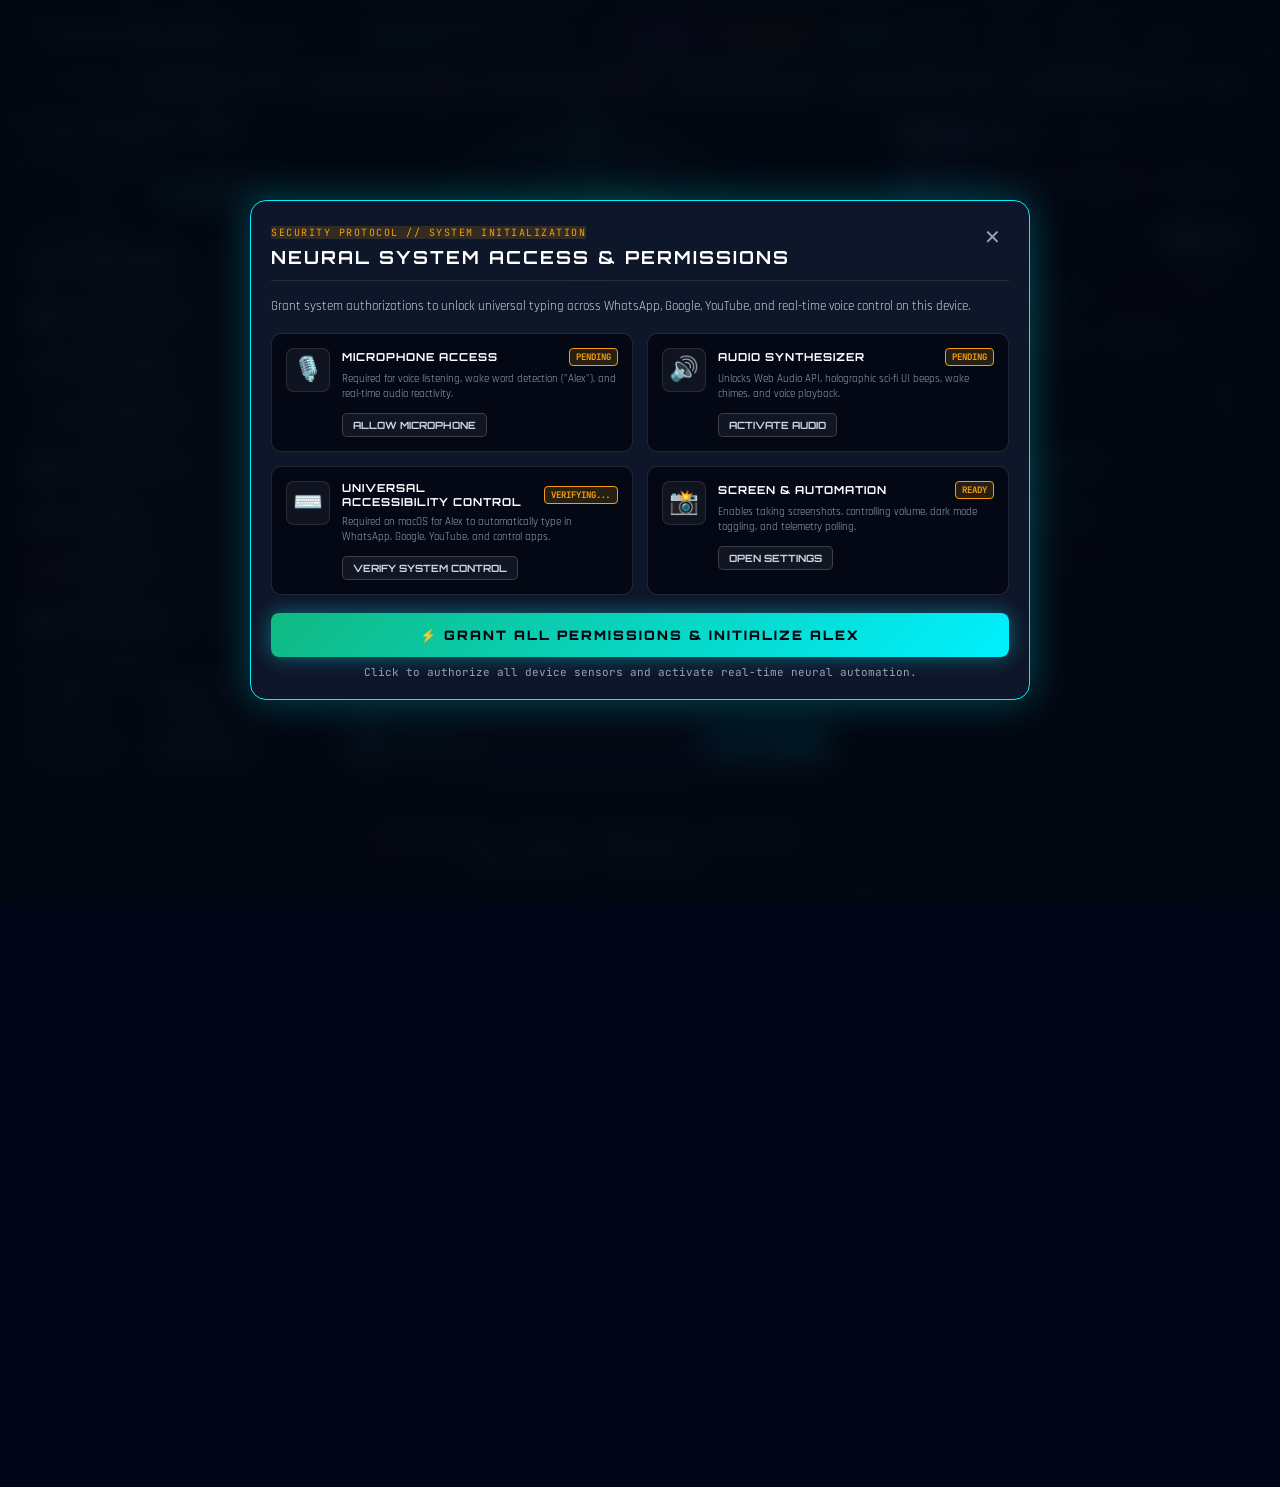
==== commit 7847933b: "Implement OmniBrain universal intelligence engine: answers any question in the world (science, histo" ====
--- a/templates/index.html
+++ b/templates/index.html
@@ -332,16 +332,19 @@
         </div>
 
         <!-- Streamlined Cyber Terminal Input Bar -->
-        <form id="commandForm" class="command-box">
-          <button type="button" class="inline-mic-btn" id="inlineMicBtn" title="Speak Voice Command">🎙️</button>
-          <span class="terminal-hacker-prompt">root@alex:~#</span>
+        <form id="commandForm" class="command-box" role="search" aria-label="Alex Command Terminal">
+          <label for="commandInput" class="sr-only">Ask Alex anything or enter terminal command</label>
+          <button type="button" class="inline-mic-btn" id="inlineMicBtn" title="Speak Voice Command" aria-label="Activate voice microphone">🎙️</button>
+          <span class="terminal-hacker-prompt" aria-hidden="true">root@alex:~#</span>
           <input 
             type="text" 
             id="commandInput" 
-            placeholder="Run terminal command or ask ('details of Nvidia', 'who is CEO of Tesla')..." 
+            name="commandInput"
+            placeholder="Ask anything in the world ('what is quantum computing', 'capital of France', 'details of Apple')..." 
             autocomplete="off"
+            aria-label="Ask Alex anything or enter terminal command"
           />
-          <button type="submit" class="send-btn">
+          <button type="submit" class="send-btn" aria-label="Execute command or question">
             <span>[ EXECUTE ]</span>
             <span class="btn-glow"></span>
           </button>
@@ -349,11 +352,12 @@
 
         <!-- Quick Query Suggestion Pills -->
         <div class="center-quick-pills">
-          <button type="button" class="pill-chip" data-cmd="Alex">👋 "Alex"</button>
-          <button type="button" class="pill-chip" data-cmd="show details of companies and all">🏢 Company Details</button>
-          <button type="button" class="pill-chip" data-cmd="details of Apple">🍎 Apple Profile</button>
-          <button type="button" class="pill-chip" data-cmd="who is the CEO of Tesla">⚡ Tesla CEO</button>
-          <button type="button" class="pill-chip" data-cmd="show stocks">📈 Live Stocks</button>
+          <button type="button" class="pill-chip" data-cmd="what is quantum computing">⚛️ Quantum Computing</button>
+          <button type="button" class="pill-chip" data-cmd="who discovered penicillin">🔬 Penicillin</button>
+          <button type="button" class="pill-chip" data-cmd="details of Apple">🏢 Apple Profile</button>
+          <button type="button" class="pill-chip" data-cmd="what is the speed of light">⚡ Speed of Light</button>
+          <button type="button" class="pill-chip" data-cmd="define serendipity">📖 Define Serendipity</button>
+          <button type="button" class="pill-chip" data-cmd="weather in Tokyo">🌤️ Tokyo Weather</button>
         </div>
       </main>
 
--- a/static/style.css
+++ b/static/style.css
@@ -53,6 +53,27 @@
   }
 }
 
+/* Accessibility: Screen reader utility & keyboard focus visibility */
+.sr-only {
+  position: absolute;
+  width: 1px;
+  height: 1px;
+  padding: 0;
+  margin: -1px;
+  overflow: hidden;
+  clip: rect(0, 0, 0, 0);
+  white-space: nowrap;
+  border: 0;
+}
+
+button:focus-visible,
+input:focus-visible,
+textarea:focus-visible,
+a:focus-visible {
+  outline: 2px solid var(--cyan-glow) !important;
+  outline-offset: 2px !important;
+}
+
 /* Ambient Matrix Digital Rain Canvas Layer */
 .matrix-rain-canvas {
   position: fixed;
@@ -1999,6 +2020,45 @@
   transform: scale(0.99);
 }
 
+/* Knowledge Intelligence Card in Feed */
+.knowledge-feed-card {
+  border: 1px solid rgba(0, 240, 255, 0.45);
+  background: linear-gradient(135deg, rgba(6, 11, 25, 0.95), rgba(15, 23, 42, 0.95));
+  box-shadow: 0 0 22px rgba(0, 240, 255, 0.22);
+  margin-bottom: 8px;
+}
+
+.knowledge-feed-card .action-card-badge {
+  background: rgba(0, 240, 255, 0.18);
+  color: var(--cyan-glow);
+  border: 1px solid var(--cyan-glow);
+}
+
+.knowledge-card-link-btn {
+  display: inline-flex;
+  align-items: center;
+  gap: 6px;
+  background: rgba(0, 255, 102, 0.14);
+  border: 1px solid var(--hacker-green);
+  color: #ffffff;
+  padding: 6px 14px;
+  border-radius: 6px;
+  font-family: var(--font-display);
+  font-size: 10px;
+  font-weight: 800;
+  text-decoration: none;
+  letter-spacing: 0.8px;
+  transition: all 0.2s ease;
+  margin-top: 6px;
+  width: fit-content;
+}
+
+.knowledge-card-link-btn:hover {
+  background: rgba(0, 255, 102, 0.3);
+  box-shadow: 0 0 14px var(--hacker-green-glow);
+  transform: translateY(-1px);
+}
+
 /* -------------------------------------------------------------
  * LIVE STOCK & CRYPTO MARKET TICKER & TELEMETRY
  * ------------------------------------------------------------- */
@@ -2741,8 +2801,8 @@
 
 /* Middle Circle Container */
 .alex-middle-circle-container {
-  width: clamp(310px, 34vw, 385px);
-  height: clamp(310px, 34vw, 385px);
+  width: clamp(280px, min(34vw, 38vh), 380px);
+  height: clamp(280px, min(34vw, 38vh), 380px);
   position: relative;
   display: flex;
   align-items: center;
@@ -2905,8 +2965,8 @@
 
 /* Middle Holographic Core Disc */
 .alex-core-disc {
-  width: clamp(165px, 18vw, 195px);
-  height: clamp(165px, 18vw, 195px);
+  width: clamp(155px, min(18vw, 20vh), 195px);
+  height: clamp(155px, min(18vw, 20vh), 195px);
   border-radius: 50%;
   background: radial-gradient(circle, rgba(0, 255, 102, 0.28) 0%, rgba(10, 18, 38, 0.96) 72%);
   border: 2px solid var(--hacker-green);
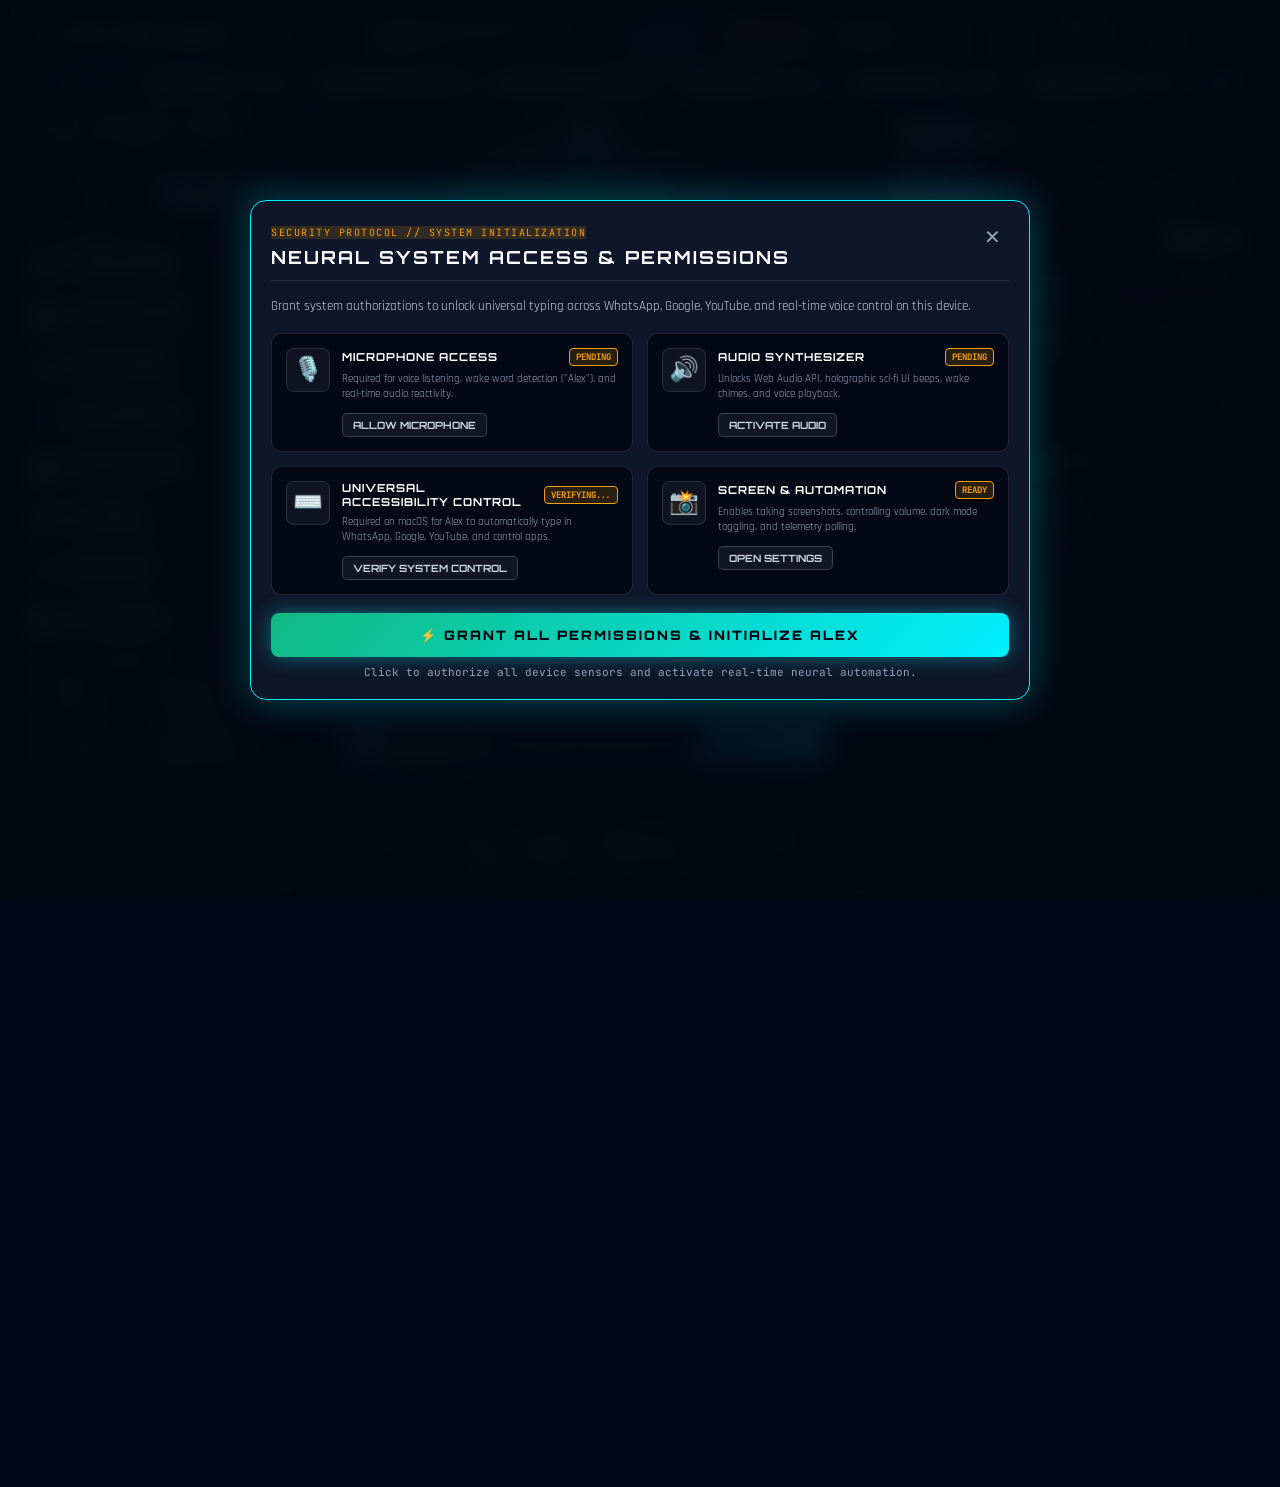
==== commit 555dfa91: "Update all live website links, canonical OpenGraph metadata, and GitHub README with active Cloudflar" ====
--- a/templates/index.html
+++ b/templates/index.html
@@ -7,6 +7,11 @@
   <meta name="apple-mobile-web-app-capable" content="yes">
   <meta name="apple-mobile-web-app-status-bar-style" content="black-translucent">
   <title>ALEX // NEURAL INTERFACE</title>
+  <link rel="canonical" href="https://named-here-hold-garlic.trycloudflare.com">
+  <meta property="og:title" content="Alex AI — Autonomous Neural Intelligence Cockpit">
+  <meta property="og:description" content="Talk to Alex anywhere in the world over secure HTTPS. Universal question-answering, live stocks, voice control, system automation.">
+  <meta property="og:url" content="https://named-here-hold-garlic.trycloudflare.com">
+  <meta property="og:type" content="website">
   <link rel="stylesheet" href="/static/style.css">
   <link rel="preconnect" href="https://fonts.googleapis.com">
   <link rel="preconnect" href="https://fonts.gstatic.com" crossorigin>
@@ -665,7 +670,7 @@
       <div class="share-modal-body">
         <div class="qr-code-wrapper">
           <div class="qr-code-glow">
-            <img id="shareQrCode" src="" alt="Scan QR Code to Open Alex" />
+            <img id="shareQrCode" src="https://api.qrserver.com/v1/create-qr-code/?size=250x250&data=https%3A%2F%2Fnamed-here-hold-garlic.trycloudflare.com&bgcolor=070d18&color=00f0ff&margin=1" alt="Scan QR Code to Open Alex on Phone" />
           </div>
           <p class="qr-caption">Scan with iPhone or Android camera</p>
         </div>
@@ -682,19 +687,19 @@
           </div>
 
           <div class="url-copy-group">
-            <label>🌐 PUBLIC HTTPS LINK (WORLDWIDE / ALL PHONES):</label>
+            <label for="sharePublicUrl">🌐 PUBLIC HTTPS LINK (WORLDWIDE / ALL PHONES):</label>
             <div class="copy-input-row">
-              <input type="text" id="sharePublicUrl" readonly value="Generating secure tunnel..." />
-              <button type="button" class="copy-btn" id="copyPublicUrlBtn">COPY LINK</button>
-              <a href="#" id="openPhoneLinkAnchor" target="_blank" class="open-link-btn" title="Open in new browser tab">OPEN ↗</a>
+              <input type="text" id="sharePublicUrl" readonly value="https://named-here-hold-garlic.trycloudflare.com" aria-label="Alex Public HTTPS Website Link" />
+              <button type="button" class="copy-btn" id="copyPublicUrlBtn" aria-label="Copy Public Website Link">COPY LINK</button>
+              <a href="https://named-here-hold-garlic.trycloudflare.com" id="openPhoneLinkAnchor" target="_blank" rel="noopener noreferrer" class="open-link-btn" title="Open in new browser tab" aria-label="Open Public Website Link">OPEN ↗</a>
             </div>
           </div>
 
           <div class="url-copy-group local-row">
-            <label>🏠 LOCAL WI-FI LINK (SAME NETWORK):</label>
+            <label for="shareLocalUrl">🏠 LOCAL WI-FI LINK (SAME NETWORK):</label>
             <div class="copy-input-row">
-              <input type="text" id="shareLocalUrl" readonly value="Detecting local IP..." />
-              <button type="button" class="copy-btn secondary" id="copyLocalUrlBtn">COPY</button>
+              <input type="text" id="shareLocalUrl" readonly value="http://192.168.0.121:5005" aria-label="Alex Local Wi-Fi Website Link" />
+              <button type="button" class="copy-btn secondary" id="copyLocalUrlBtn" aria-label="Copy Local Wi-Fi Website Link">COPY</button>
             </div>
           </div>
 
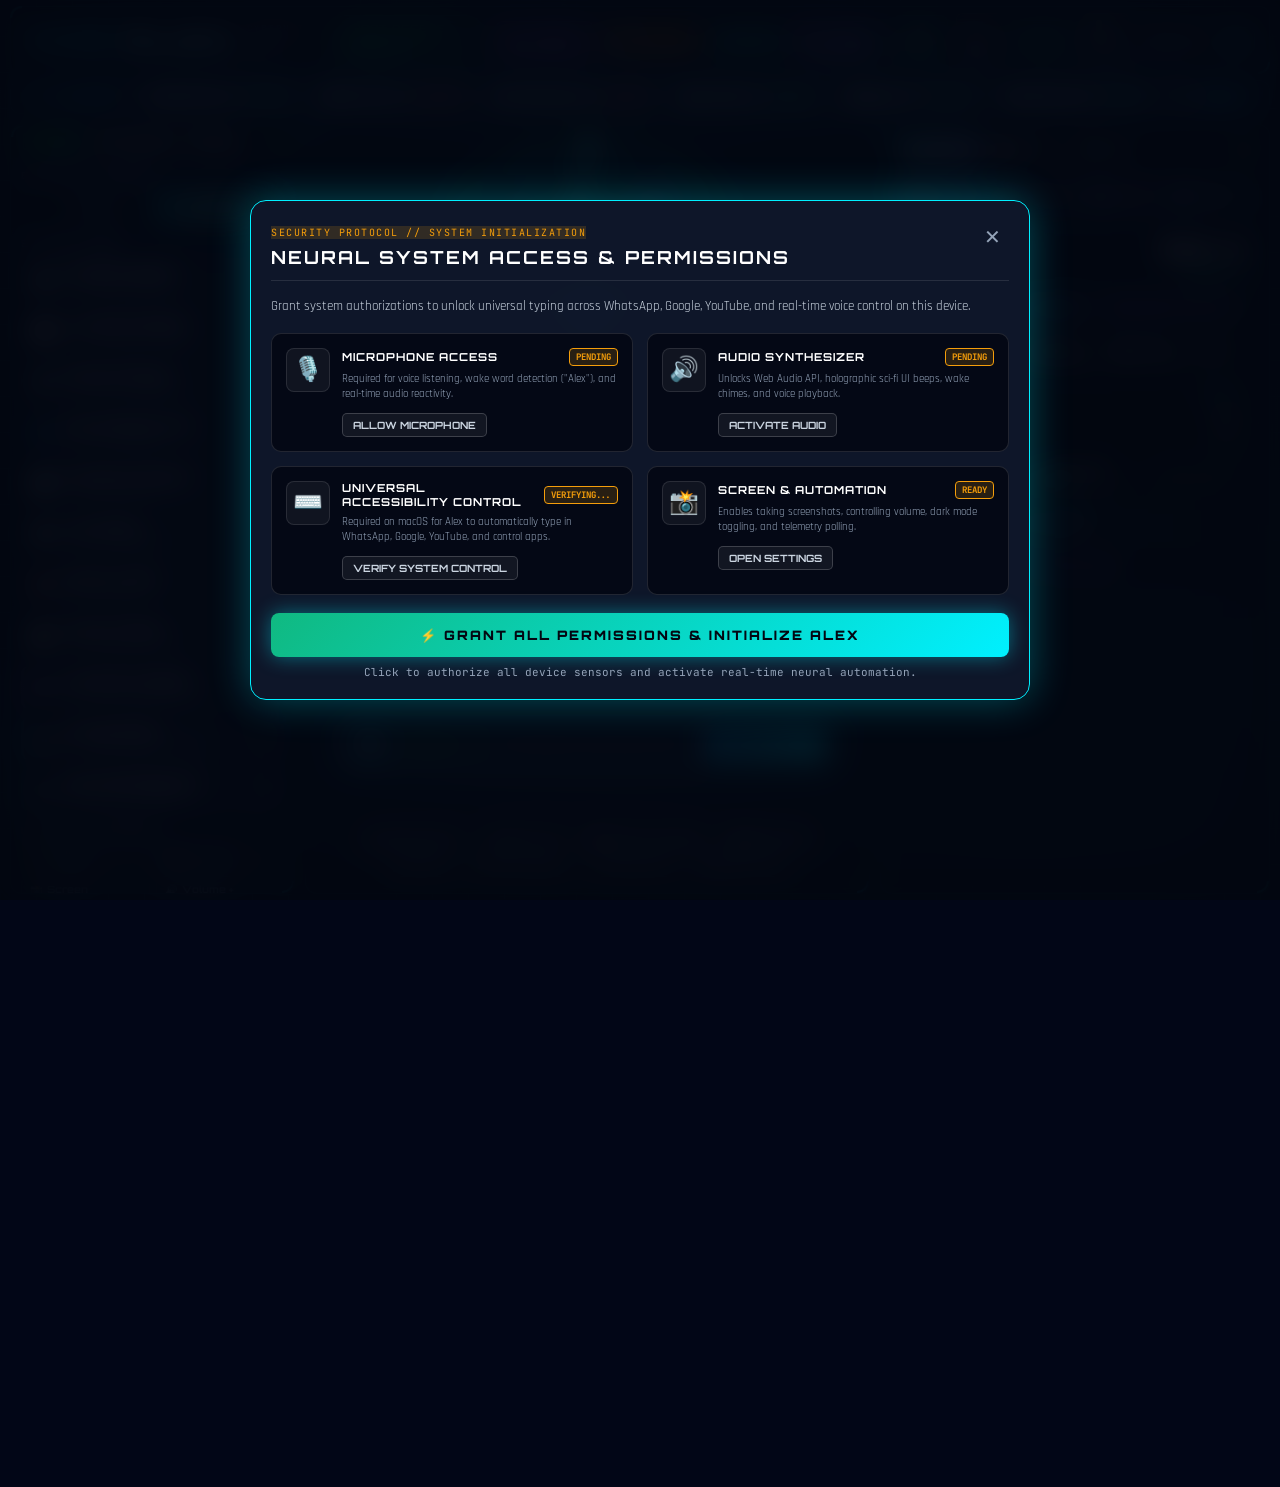
==== commit 0e3503ff: "feat: upgrade to Alex AI v4.2 with Multi-Model Engine, Code Studio Sandbox, Deep Research, Live Cryp" ====
--- a/templates/index.html
+++ b/templates/index.html
@@ -63,6 +63,16 @@
           <span>LINK</span>
         </button>
 
+        <!-- AI Models Hub & Audio SFX Toggles -->
+        <button class="nav-btn ai-models-btn" id="openAiConfigBtn" title="AI Engines & API Keys (Gemini, Groq, OpenAI, Ollama)">
+          <span class="btn-icon">🔮</span>
+          <span id="aiModelBadgeText">AI ENGINE</span>
+        </button>
+        <button class="nav-btn sfx-btn" id="sfxToggleBtn" title="Toggle Futuristic Cyber Audio SFX">
+          <span class="btn-icon" id="sfxIcon">🔊</span>
+          <span id="sfxLabel">SFX: ON</span>
+        </button>
+
         <!-- Hidden Compatibility Targets for Legacy Scripts -->
         <button class="nav-btn" id="openChartsBtn" style="display:none;"></button>
         <button class="nav-btn" id="openStocksBtn" style="display:none;"></button>
@@ -222,6 +232,33 @@
                 <div class="opt-info">
                   <span class="opt-title">Notes & Tasks</span>
                   <span class="opt-desc">Voice reminders & vault</span>
+                </div>
+                <span class="opt-arrow">❯</span>
+              </button>
+
+              <button type="button" class="hud-opt-btn ai-highlight-opt" id="optAiModelsBtn">
+                <span class="opt-icon">🔮</span>
+                <div class="opt-info">
+                  <span class="opt-title">AI Engine & Models</span>
+                  <span class="opt-desc">Gemini, Groq, OpenAI, Local</span>
+                </div>
+                <span class="opt-arrow">❯</span>
+              </button>
+
+              <button type="button" class="hud-opt-btn code-highlight-opt" id="optCodeStudioBtn">
+                <span class="opt-icon">💻</span>
+                <div class="opt-info">
+                  <span class="opt-title">AI Code Studio</span>
+                  <span class="opt-desc">Live Python runner & sandbox</span>
+                </div>
+                <span class="opt-arrow">❯</span>
+              </button>
+
+              <button type="button" class="hud-opt-btn research-highlight-opt" id="optDeepResearchBtn">
+                <span class="opt-icon">🔬</span>
+                <div class="opt-info">
+                  <span class="opt-title">Deep Web Research</span>
+                  <span class="opt-desc">Multi-source intelligence</span>
                 </div>
                 <span class="opt-arrow">❯</span>
               </button>
@@ -357,12 +394,14 @@
 
         <!-- Quick Query Suggestion Pills -->
         <div class="center-quick-pills">
+          <button type="button" class="pill-chip" data-cmd="write a python function for fibonacci">💻 Fibonacci Code</button>
+          <button type="button" class="pill-chip" data-cmd="compare react vs vue">⚖️ React vs Vue</button>
           <button type="button" class="pill-chip" data-cmd="what is quantum computing">⚛️ Quantum Computing</button>
+          <button type="button" class="pill-chip" data-cmd="details of Apple">🏢 Apple Profile</button>
           <button type="button" class="pill-chip" data-cmd="who discovered penicillin">🔬 Penicillin</button>
-          <button type="button" class="pill-chip" data-cmd="details of Apple">🏢 Apple Profile</button>
-          <button type="button" class="pill-chip" data-cmd="what is the speed of light">⚡ Speed of Light</button>
-          <button type="button" class="pill-chip" data-cmd="define serendipity">📖 Define Serendipity</button>
           <button type="button" class="pill-chip" data-cmd="weather in Tokyo">🌤️ Tokyo Weather</button>
+          <button type="button" class="pill-chip" data-cmd="details of Nvidia">⚡ Nvidia Profile</button>
+          <button type="button" class="pill-chip" data-cmd="what is the speed of light">🌌 Speed of Light</button>
         </div>
       </main>
 
@@ -548,8 +587,6 @@
     </div>
   </div>
 
-  <!-- Hidden Phone Camera Input for Native Mobile Capture -->
-  <input type="file" id="phoneCameraInput" accept="image/*" capture="environment" style="display:none;" />
 
   <!-- ========================================================= -->
   <!-- MODAL 1: HOLOGRAPHIC CHARTS & ANALYTICS DASHBOARD -->
@@ -581,8 +618,6 @@
     </div>
   </div>
 
-  <!-- Hidden Phone Camera Input for Native Mobile Capture -->
-  <input type="file" id="phoneCameraInput" accept="image/*" capture="environment" style="display:none;" />
 
   <!-- ========================================================= -->
   <!-- MODAL 2: NEURAL COMMS & TEXTING HUB -->
@@ -651,8 +686,6 @@
     </div>
   </div>
 
-  <!-- Hidden Phone Camera Input for Native Mobile Capture -->
-  <input type="file" id="phoneCameraInput" accept="image/*" capture="environment" style="display:none;" />
 
   <!-- ========================================================= -->
   <!-- MODAL 3: PUBLIC REMOTE & SMARTPHONE ACCESS (QR + HTTPS)  -->
@@ -719,8 +752,6 @@
     </div>
   </div>
 
-  <!-- Hidden Phone Camera Input for Native Mobile Capture -->
-  <input type="file" id="phoneCameraInput" accept="image/*" capture="environment" style="display:none;" />
 
   <!-- ========================================================= -->
   <!-- MODAL 4: SYSTEM ACCESS & NEURAL PERMISSIONS INITIALIZER   -->
@@ -956,6 +987,178 @@
     </div>
   </div>
 
+  <!-- ========================================================= -->
+  <!-- MODAL 5: AI NEURAL ENGINE & MULTI-MODEL CONFIG            -->
+  <!-- ========================================================= -->
+  <div class="hud-modal" id="aiConfigModal">
+    <div class="modal-card ai-config-card">
+      <div class="modal-header">
+        <div class="modal-title-group">
+          <span class="modal-badge ai-badge">NEURAL CORE // LLM ENGINE</span>
+          <h2>AI ENGINE & MODEL ARCHITECTURE</h2>
+        </div>
+        <button class="close-btn" id="closeAiConfigBtn">&times;</button>
+      </div>
+
+      <div class="ai-config-body">
+        <p class="ai-config-intro">
+          Alex is equipped with the <strong>OmniBrain 3.0 Ultra Universal Synthesizer</strong>, and can seamlessly tap into frontier LLM inference (Google Gemini, Groq, OpenAI, or local offline Ollama) for boundless answering power.
+        </p>
+
+        <form id="aiConfigForm" class="ai-config-form">
+          <div class="config-field-group">
+            <label for="aiProviderSelect">ACTIVE AI ENGINE PROVIDER</label>
+            <select id="aiProviderSelect" class="cyber-select">
+              <option value="auto">⚡ AUTO HYBRID (Gemini &gt; Groq &gt; Ollama &gt; OmniBrain)</option>
+              <option value="gemini">🔮 GOOGLE GEMINI (Gemini 2.5 Flash / Pro)</option>
+              <option value="groq">🚀 GROQ CLOUD (Llama 3.3 70B — Ultra Fast)</option>
+              <option value="openai">🧠 OPENAI (GPT-4o / GPT-4o-mini)</option>
+              <option value="ollama">💻 LOCAL OLLAMA / OPENJARVIS (100% Offline)</option>
+              <option value="omnibrain">🛡️ OMNIBRAIN NATIVE (Autonomous Zero-Key Engine)</option>
+            </select>
+          </div>
+
+          <div class="config-keys-section">
+            <div class="config-key-row">
+              <div class="key-label-row">
+                <label for="geminiApiKeyInput">GOOGLE GEMINI API KEY</label>
+                <a href="https://aistudio.google.com/app/apikey" target="_blank" rel="noopener noreferrer" class="key-get-link">GET FREE KEY ↗</a>
+              </div>
+              <div class="key-input-wrapper">
+                <input type="password" id="geminiApiKeyInput" placeholder="AIzaSy... (Paste Gemini Key for Unlimited Intelligence)" autocomplete="off" />
+                <button type="button" class="key-eye-btn" data-target="geminiApiKeyInput">👁️</button>
+              </div>
+            </div>
+
+            <div class="config-key-row">
+              <div class="key-label-row">
+                <label for="groqApiKeyInput">GROQ API KEY (LLAMA 3.3 70B)</label>
+                <a href="https://console.groq.com/keys" target="_blank" rel="noopener noreferrer" class="key-get-link">GET FREE KEY ↗</a>
+              </div>
+              <div class="key-input-wrapper">
+                <input type="password" id="groqApiKeyInput" placeholder="gsk_... (Paste Groq Key for 500+ tok/s Speed)" autocomplete="off" />
+                <button type="button" class="key-eye-btn" data-target="groqApiKeyInput">👁️</button>
+              </div>
+            </div>
+
+            <div class="config-key-row">
+              <div class="key-label-row">
+                <label for="openaiApiKeyInput">OPENAI API KEY (GPT-4O)</label>
+                <a href="https://platform.openai.com/api-keys" target="_blank" rel="noopener noreferrer" class="key-get-link">GET KEY ↗</a>
+              </div>
+              <div class="key-input-wrapper">
+                <input type="password" id="openaiApiKeyInput" placeholder="sk-proj-... (Paste OpenAI Key)" autocomplete="off" />
+                <button type="button" class="key-eye-btn" data-target="openaiApiKeyInput">👁️</button>
+              </div>
+            </div>
+
+            <div class="config-key-row">
+              <label for="ollamaUrlInput">OLLAMA HOST URL</label>
+              <input type="text" id="ollamaUrlInput" placeholder="http://127.0.0.1:11434" value="http://127.0.0.1:11434" />
+            </div>
+          </div>
+
+          <div class="ai-config-actions">
+            <button type="submit" class="cyber-submit-btn" id="saveAiConfigBtn">
+              <span>[ SAVE & ARM AI ENGINES ]</span>
+            </button>
+            <span class="save-status-msg" id="aiConfigStatusMsg"></span>
+          </div>
+        </form>
+      </div>
+    </div>
+  </div>
+
+  <!-- ========================================================= -->
+  <!-- MODAL 6: INTERACTIVE AI PYTHON CODE STUDIO & SANDBOX      -->
+  <!-- ========================================================= -->
+  <div class="hud-modal" id="codeStudioModal">
+    <div class="modal-card code-studio-card">
+      <div class="modal-header">
+        <div class="modal-title-group">
+          <span class="modal-badge code-badge">EXECUTION SANDBOX // PYTHON 3</span>
+          <h2>AI CODE STUDIO & LIVE RUNNER</h2>
+        </div>
+        <button class="close-btn" id="closeCodeStudioBtn">&times;</button>
+      </div>
+
+      <div class="code-studio-body">
+        <div class="code-studio-toolbar">
+          <div class="preset-group">
+            <label for="codeSnippetSelect">ALGORITHM PRESETS:</label>
+            <select id="codeSnippetSelect" class="cyber-select-sm">
+              <option value="fibonacci">Fibonacci Sequence (O(1) space)</option>
+              <option value="binary_search">Binary Search (O(log n))</option>
+              <option value="quicksort">Quicksort Algorithm</option>
+              <option value="two_sum">Two Sum (Hash Map O(n))</option>
+              <option value="primes">Sieve of Eratosthenes</option>
+              <option value="matrix_math">Matrix Multiplication</option>
+              <option value="system_info">System Diagnostics & Hardware</option>
+            </select>
+          </div>
+          <div class="toolbar-actions">
+            <button type="button" class="tool-btn" id="clearCodeBtn">CLEAR</button>
+            <button type="button" class="tool-btn copy" id="copyCodeBtn">COPY</button>
+          </div>
+        </div>
+
+        <div class="code-editor-wrapper">
+          <textarea id="pythonCodeEditor" spellcheck="false" placeholder="# Write or paste Python code here...&#10;print('Hello from Alex Code Studio!')"></textarea>
+        </div>
+
+        <div class="code-exec-bar">
+          <button type="button" class="exec-code-btn" id="runPythonBtn">
+            <span>▶ RUN IN SANDBOX</span>
+            <span class="btn-glow"></span>
+          </button>
+          <div class="exec-telemetry" id="codeExecTelemetry">
+            <span class="exec-dot ready"></span>
+            <span id="codeStatusText">SANDBOX IDLE // READY</span>
+          </div>
+        </div>
+
+        <div class="terminal-output-container">
+          <div class="terminal-out-header">
+            <span>CONSOLE STDOUT & DIAGNOSTICS</span>
+            <span id="execDurationTag">0.0 ms</span>
+          </div>
+          <pre id="codeOutputConsole" class="terminal-console-pre">Output will appear here after execution...</pre>
+        </div>
+      </div>
+    </div>
+  </div>
+
+  <!-- ========================================================= -->
+  <!-- MODAL 7: DEEP WEB RESEARCH & SYNTHESIS HUB                -->
+  <!-- ========================================================= -->
+  <div class="hud-modal" id="researchModal">
+    <div class="modal-card research-card">
+      <div class="modal-header">
+        <div class="modal-title-group">
+          <span class="modal-badge research-badge">RESEARCH // MULTI-SOURCE SYNTHESIS</span>
+          <h2>DEEP RESEARCH & INTELLIGENCE DOSSIER</h2>
+        </div>
+        <button class="close-btn" id="closeResearchBtn">&times;</button>
+      </div>
+
+      <div class="research-body">
+        <form id="researchForm" class="research-input-row">
+          <input type="text" id="researchTopicInput" placeholder="Enter research topic (e.g. 'Humanoid Robotics Moat', 'CRISPR Gene Editing', 'NVIDIA Blackwell Superchips')..." autocomplete="off" />
+          <button type="submit" class="research-submit-btn" id="startResearchBtn">
+            <span>🔬 INITIATE RESEARCH</span>
+          </button>
+        </form>
+
+        <div class="research-results-container" id="researchResultsContainer">
+          <div class="research-placeholder">
+            <div class="res-icon">🌐</div>
+            <p>Enter any topic above to generate a comprehensive multi-source intelligence briefing with real-time analysis, competitive moat, and authoritative citations.</p>
+          </div>
+        </div>
+      </div>
+    </div>
+  </div>
+
   <script src="/static/app.js"></script>
 </body>
 </html>
--- a/static/style.css
+++ b/static/style.css
@@ -3901,3 +3901,463 @@
     font-size: 22px;
   }
 }
+
+/* -------------------------------------------------------------
+ * AI TOOLS SUITE & ADVANCED HUBS (MAX LEVEL UPGRADE)
+ * ------------------------------------------------------------- */
+.ai-models-btn {
+  background: linear-gradient(135deg, rgba(168, 85, 247, 0.2), rgba(0, 240, 255, 0.15)) !important;
+  border-color: rgba(168, 85, 247, 0.6) !important;
+  color: #c084fc !important;
+  box-shadow: 0 0 12px rgba(168, 85, 247, 0.25);
+}
+.ai-models-btn:hover {
+  background: linear-gradient(135deg, rgba(168, 85, 247, 0.35), rgba(0, 240, 255, 0.3)) !important;
+  border-color: #c084fc !important;
+  color: #ffffff !important;
+  box-shadow: 0 0 20px rgba(168, 85, 247, 0.5);
+}
+
+.sfx-btn {
+  background: rgba(16, 185, 129, 0.12) !important;
+  border-color: rgba(16, 185, 129, 0.5) !important;
+  color: #34d399 !important;
+}
+.sfx-btn.muted {
+  background: rgba(239, 68, 68, 0.12) !important;
+  border-color: rgba(239, 68, 68, 0.5) !important;
+  color: #f87171 !important;
+}
+
+.ai-highlight-opt {
+  border-left: 3px solid #c084fc !important;
+}
+.code-highlight-opt {
+  border-left: 3px solid #00f0ff !important;
+}
+.research-highlight-opt {
+  border-left: 3px solid #10b981 !important;
+}
+
+/* Modals sizing and glassmorphism */
+.ai-config-card,
+.code-studio-card,
+.research-card {
+  max-width: 780px !important;
+  width: 95% !important;
+  background: rgba(8, 14, 28, 0.96) !important;
+  backdrop-filter: blur(24px) !important;
+  border: 1px solid rgba(0, 240, 255, 0.3) !important;
+  box-shadow: 0 20px 60px rgba(0, 0, 0, 0.8), 0 0 30px rgba(0, 240, 255, 0.15) !important;
+  border-radius: 14px;
+}
+
+.modal-badge.ai-badge {
+  background: rgba(168, 85, 247, 0.2);
+  color: #c084fc;
+  border: 1px solid rgba(168, 85, 247, 0.5);
+}
+.modal-badge.code-badge {
+  background: rgba(0, 240, 255, 0.18);
+  color: #00f0ff;
+  border: 1px solid rgba(0, 240, 255, 0.5);
+}
+.modal-badge.research-badge {
+  background: rgba(16, 185, 129, 0.18);
+  color: #10b981;
+  border: 1px solid rgba(16, 185, 129, 0.5);
+}
+
+/* AI Config Form */
+.ai-config-body {
+  padding: 18px 24px 24px;
+}
+.ai-config-intro {
+  font-family: var(--font-mono);
+  font-size: 13px;
+  color: #94a3b8;
+  line-height: 1.6;
+  margin-bottom: 20px;
+}
+.ai-config-intro strong {
+  color: #00f0ff;
+}
+.config-field-group {
+  margin-bottom: 18px;
+}
+.config-field-group label,
+.config-key-row label {
+  display: block;
+  font-family: var(--font-display);
+  font-size: 12px;
+  font-weight: 700;
+  letter-spacing: 0.8px;
+  color: #94a3b8;
+  margin-bottom: 8px;
+}
+.cyber-select {
+  width: 100%;
+  padding: 12px 14px;
+  background: rgba(15, 23, 42, 0.85);
+  border: 1px solid rgba(0, 240, 255, 0.35);
+  border-radius: 8px;
+  color: #ffffff;
+  font-family: var(--font-display);
+  font-size: 13px;
+  font-weight: 600;
+  cursor: pointer;
+  outline: none;
+  transition: all 0.2s ease;
+}
+.cyber-select:focus {
+  border-color: #00f0ff;
+  box-shadow: 0 0 15px rgba(0, 240, 255, 0.3);
+}
+
+.config-keys-section {
+  display: flex;
+  flex-direction: column;
+  gap: 14px;
+  margin-bottom: 22px;
+}
+.config-key-row {
+  display: flex;
+  flex-direction: column;
+}
+.key-label-row {
+  display: flex;
+  justify-content: space-between;
+  align-items: center;
+  margin-bottom: 6px;
+}
+.key-get-link {
+  font-family: var(--font-mono);
+  font-size: 11px;
+  color: #00f0ff;
+  text-decoration: none;
+  transition: color 0.2s;
+}
+.key-get-link:hover {
+  color: #ffffff;
+  text-decoration: underline;
+}
+.key-input-wrapper {
+  position: relative;
+  display: flex;
+  align-items: center;
+}
+.key-input-wrapper input,
+.config-key-row input[type="text"] {
+  width: 100%;
+  padding: 11px 40px 11px 14px;
+  background: rgba(15, 23, 42, 0.7);
+  border: 1px solid rgba(255, 255, 255, 0.12);
+  border-radius: 8px;
+  color: #e2e8f0;
+  font-family: var(--font-mono);
+  font-size: 12px;
+  outline: none;
+  transition: all 0.2s;
+}
+.key-input-wrapper input:focus,
+.config-key-row input[type="text"]:focus {
+  border-color: #c084fc;
+  box-shadow: 0 0 12px rgba(168, 85, 247, 0.25);
+  background: rgba(15, 23, 42, 0.9);
+}
+.key-eye-btn {
+  position: absolute;
+  right: 10px;
+  background: transparent;
+  border: none;
+  cursor: pointer;
+  font-size: 14px;
+  opacity: 0.7;
+}
+.key-eye-btn:hover {
+  opacity: 1;
+}
+
+.ai-config-actions {
+  display: flex;
+  align-items: center;
+  gap: 16px;
+}
+.cyber-submit-btn {
+  padding: 13px 26px;
+  background: linear-gradient(135deg, #00f0ff, #3b82f6);
+  border: none;
+  border-radius: 8px;
+  color: #030712;
+  font-family: var(--font-display);
+  font-size: 13px;
+  font-weight: 800;
+  letter-spacing: 0.8px;
+  cursor: pointer;
+  transition: all 0.2s;
+  box-shadow: 0 0 20px rgba(0, 240, 255, 0.4);
+}
+.cyber-submit-btn:hover {
+  transform: translateY(-1px);
+  box-shadow: 0 0 30px rgba(0, 240, 255, 0.6);
+}
+.save-status-msg {
+  font-family: var(--font-mono);
+  font-size: 12px;
+  color: #10b981;
+}
+
+/* Code Studio Modal */
+.code-studio-body {
+  padding: 16px 20px 20px;
+}
+.code-studio-toolbar {
+  display: flex;
+  justify-content: space-between;
+  align-items: center;
+  flex-wrap: wrap;
+  gap: 10px;
+  margin-bottom: 12px;
+}
+.preset-group {
+  display: flex;
+  align-items: center;
+  gap: 10px;
+}
+.preset-group label {
+  font-family: var(--font-display);
+  font-size: 12px;
+  font-weight: 700;
+  color: #94a3b8;
+}
+.cyber-select-sm {
+  padding: 7px 12px;
+  background: rgba(15, 23, 42, 0.8);
+  border: 1px solid rgba(0, 240, 255, 0.3);
+  border-radius: 6px;
+  color: #e2e8f0;
+  font-family: var(--font-mono);
+  font-size: 12px;
+  outline: none;
+}
+.toolbar-actions {
+  display: flex;
+  gap: 8px;
+}
+.tool-btn {
+  padding: 6px 14px;
+  background: rgba(255, 255, 255, 0.06);
+  border: 1px solid rgba(255, 255, 255, 0.15);
+  border-radius: 6px;
+  color: #cbd5e1;
+  font-family: var(--font-display);
+  font-size: 11px;
+  font-weight: 700;
+  cursor: pointer;
+  transition: all 0.2s;
+}
+.tool-btn:hover {
+  background: rgba(255, 255, 255, 0.12);
+  color: #ffffff;
+}
+.tool-btn.copy:hover {
+  border-color: #00f0ff;
+  color: #00f0ff;
+}
+
+.code-editor-wrapper {
+  margin-bottom: 12px;
+}
+#pythonCodeEditor {
+  width: 100%;
+  height: 220px;
+  background: #050a14;
+  border: 1px solid rgba(0, 240, 255, 0.3);
+  border-radius: 8px;
+  padding: 14px;
+  font-family: 'JetBrains Mono', monospace;
+  font-size: 13px;
+  line-height: 1.6;
+  color: #38bdf8;
+  resize: vertical;
+  outline: none;
+  box-shadow: inset 0 2px 10px rgba(0, 0, 0, 0.8);
+}
+#pythonCodeEditor:focus {
+  border-color: #00f0ff;
+  box-shadow: inset 0 2px 10px rgba(0, 0, 0, 0.8), 0 0 15px rgba(0, 240, 255, 0.25);
+}
+
+.code-exec-bar {
+  display: flex;
+  justify-content: space-between;
+  align-items: center;
+  margin-bottom: 12px;
+}
+.exec-code-btn {
+  padding: 11px 24px;
+  background: linear-gradient(135deg, #10b981, #00f0ff);
+  border: none;
+  border-radius: 8px;
+  color: #030712;
+  font-family: var(--font-display);
+  font-size: 12px;
+  font-weight: 800;
+  cursor: pointer;
+  letter-spacing: 0.8px;
+  box-shadow: 0 0 15px rgba(16, 185, 129, 0.35);
+  transition: all 0.2s;
+}
+.exec-code-btn:hover {
+  box-shadow: 0 0 25px rgba(16, 185, 129, 0.6);
+  transform: translateY(-1px);
+}
+.exec-telemetry {
+  display: flex;
+  align-items: center;
+  gap: 8px;
+  font-family: var(--font-mono);
+  font-size: 11px;
+  color: #94a3b8;
+}
+.exec-dot {
+  width: 8px;
+  height: 8px;
+  border-radius: 50%;
+  background: #10b981;
+  box-shadow: 0 0 8px #10b981;
+}
+.exec-dot.running {
+  background: #f59e0b;
+  box-shadow: 0 0 8px #f59e0b;
+  animation: pulseOrb 0.8s infinite;
+}
+
+.terminal-output-container {
+  background: #030712;
+  border: 1px solid rgba(255, 255, 255, 0.1);
+  border-radius: 8px;
+  overflow: hidden;
+}
+.terminal-out-header {
+  display: flex;
+  justify-content: space-between;
+  align-items: center;
+  padding: 8px 12px;
+  background: rgba(255, 255, 255, 0.04);
+  border-bottom: 1px solid rgba(255, 255, 255, 0.08);
+  font-family: var(--font-mono);
+  font-size: 11px;
+  color: #64748b;
+}
+.terminal-console-pre {
+  margin: 0;
+  padding: 12px 14px;
+  font-family: 'JetBrains Mono', monospace;
+  font-size: 12px;
+  line-height: 1.5;
+  color: #22c55e;
+  max-height: 160px;
+  overflow-y: auto;
+  white-space: pre-wrap;
+  word-break: break-word;
+}
+
+/* Research Modal */
+.research-body {
+  padding: 18px 24px 24px;
+}
+.research-input-row {
+  display: flex;
+  gap: 12px;
+  margin-bottom: 18px;
+}
+#researchTopicInput {
+  flex: 1;
+  padding: 12px 16px;
+  background: rgba(15, 23, 42, 0.8);
+  border: 1px solid rgba(16, 185, 129, 0.4);
+  border-radius: 8px;
+  color: #ffffff;
+  font-family: var(--font-mono);
+  font-size: 13px;
+  outline: none;
+}
+#researchTopicInput:focus {
+  border-color: #10b981;
+  box-shadow: 0 0 15px rgba(16, 185, 129, 0.3);
+}
+.research-submit-btn {
+  padding: 12px 22px;
+  background: linear-gradient(135deg, #10b981, #059669);
+  border: none;
+  border-radius: 8px;
+  color: #ffffff;
+  font-family: var(--font-display);
+  font-size: 12px;
+  font-weight: 800;
+  letter-spacing: 0.8px;
+  cursor: pointer;
+  box-shadow: 0 0 15px rgba(16, 185, 129, 0.35);
+  transition: all 0.2s;
+  white-space: nowrap;
+}
+.research-submit-btn:hover {
+  box-shadow: 0 0 25px rgba(16, 185, 129, 0.6);
+  transform: translateY(-1px);
+}
+.research-results-container {
+  min-height: 240px;
+  max-height: 450px;
+  overflow-y: auto;
+  background: rgba(5, 10, 20, 0.6);
+  border: 1px solid rgba(255, 255, 255, 0.08);
+  border-radius: 8px;
+  padding: 16px;
+}
+.research-placeholder {
+  text-align: center;
+  padding: 40px 20px;
+  color: #64748b;
+  font-family: var(--font-mono);
+  font-size: 13px;
+  line-height: 1.6;
+}
+.research-placeholder .res-icon {
+  font-size: 36px;
+  margin-bottom: 12px;
+}
+
+/* Feed Knowledge Card & Code Card Enhancements */
+.knowledge-feed-card pre {
+  background: #030712;
+  border: 1px solid rgba(0, 240, 255, 0.25);
+  border-radius: 6px;
+  padding: 12px;
+  font-family: 'JetBrains Mono', monospace;
+  font-size: 12px;
+  line-height: 1.5;
+  color: #38bdf8;
+  overflow-x: auto;
+  margin: 10px 0;
+}
+.code-action-btn-row {
+  display: flex;
+  gap: 8px;
+  margin-top: 8px;
+}
+.code-run-inline-btn {
+  padding: 5px 12px;
+  background: rgba(16, 185, 129, 0.2);
+  border: 1px solid #10b981;
+  border-radius: 5px;
+  color: #34d399;
+  font-family: var(--font-mono);
+  font-size: 11px;
+  cursor: pointer;
+  transition: all 0.2s;
+}
+.code-run-inline-btn:hover {
+  background: #10b981;
+  color: #030712;
+}
